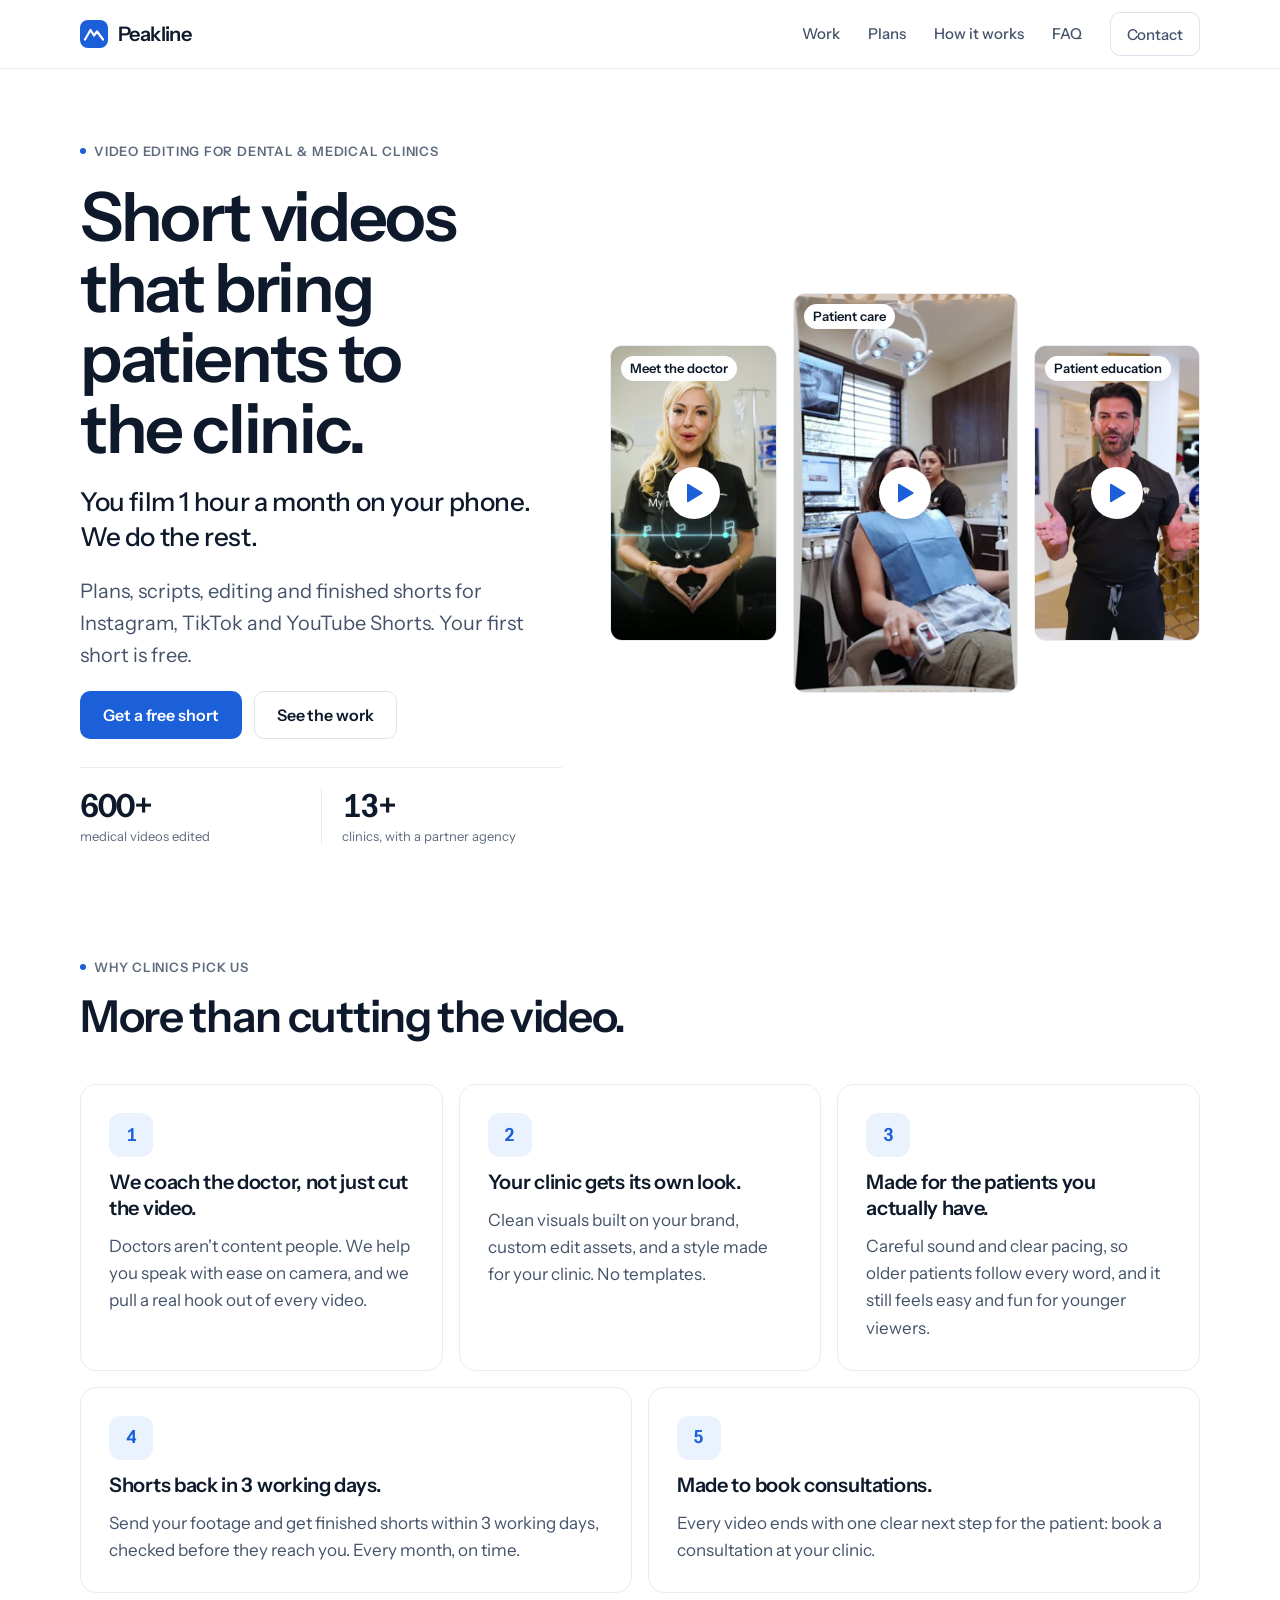
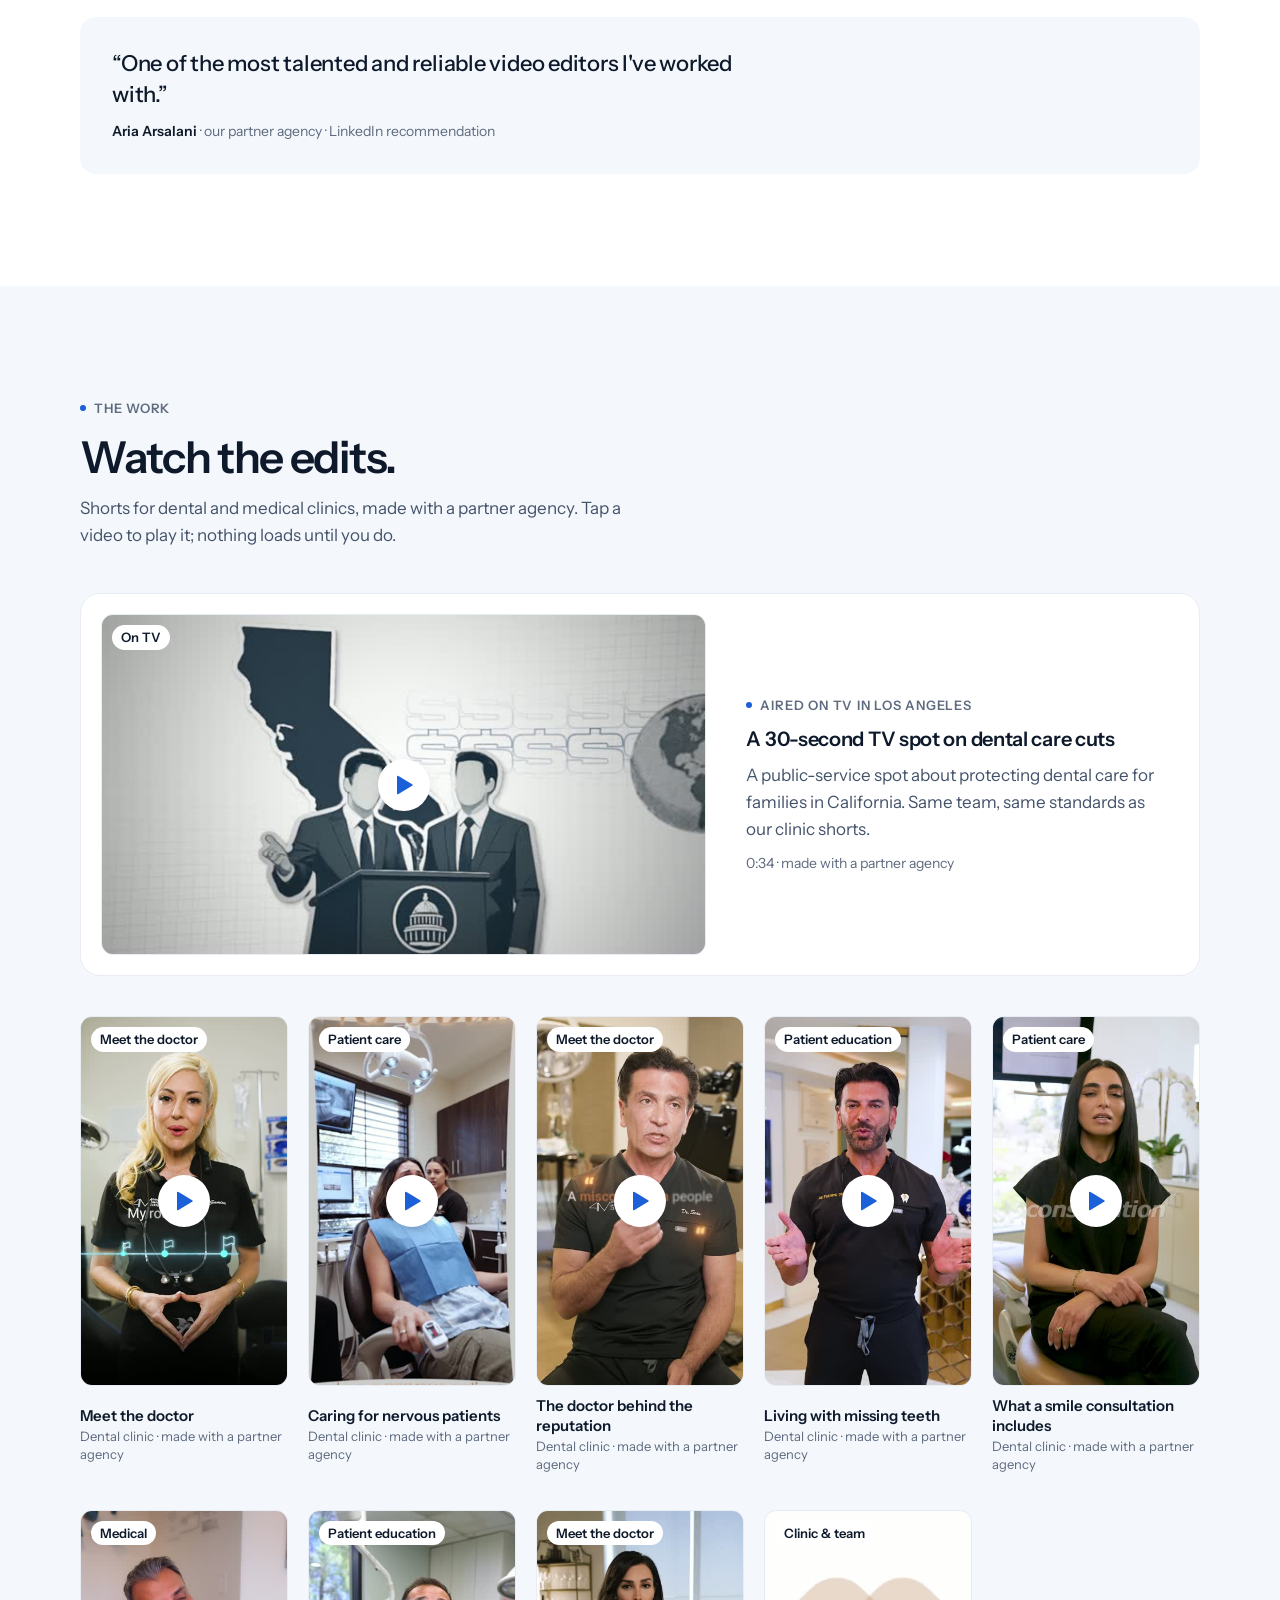
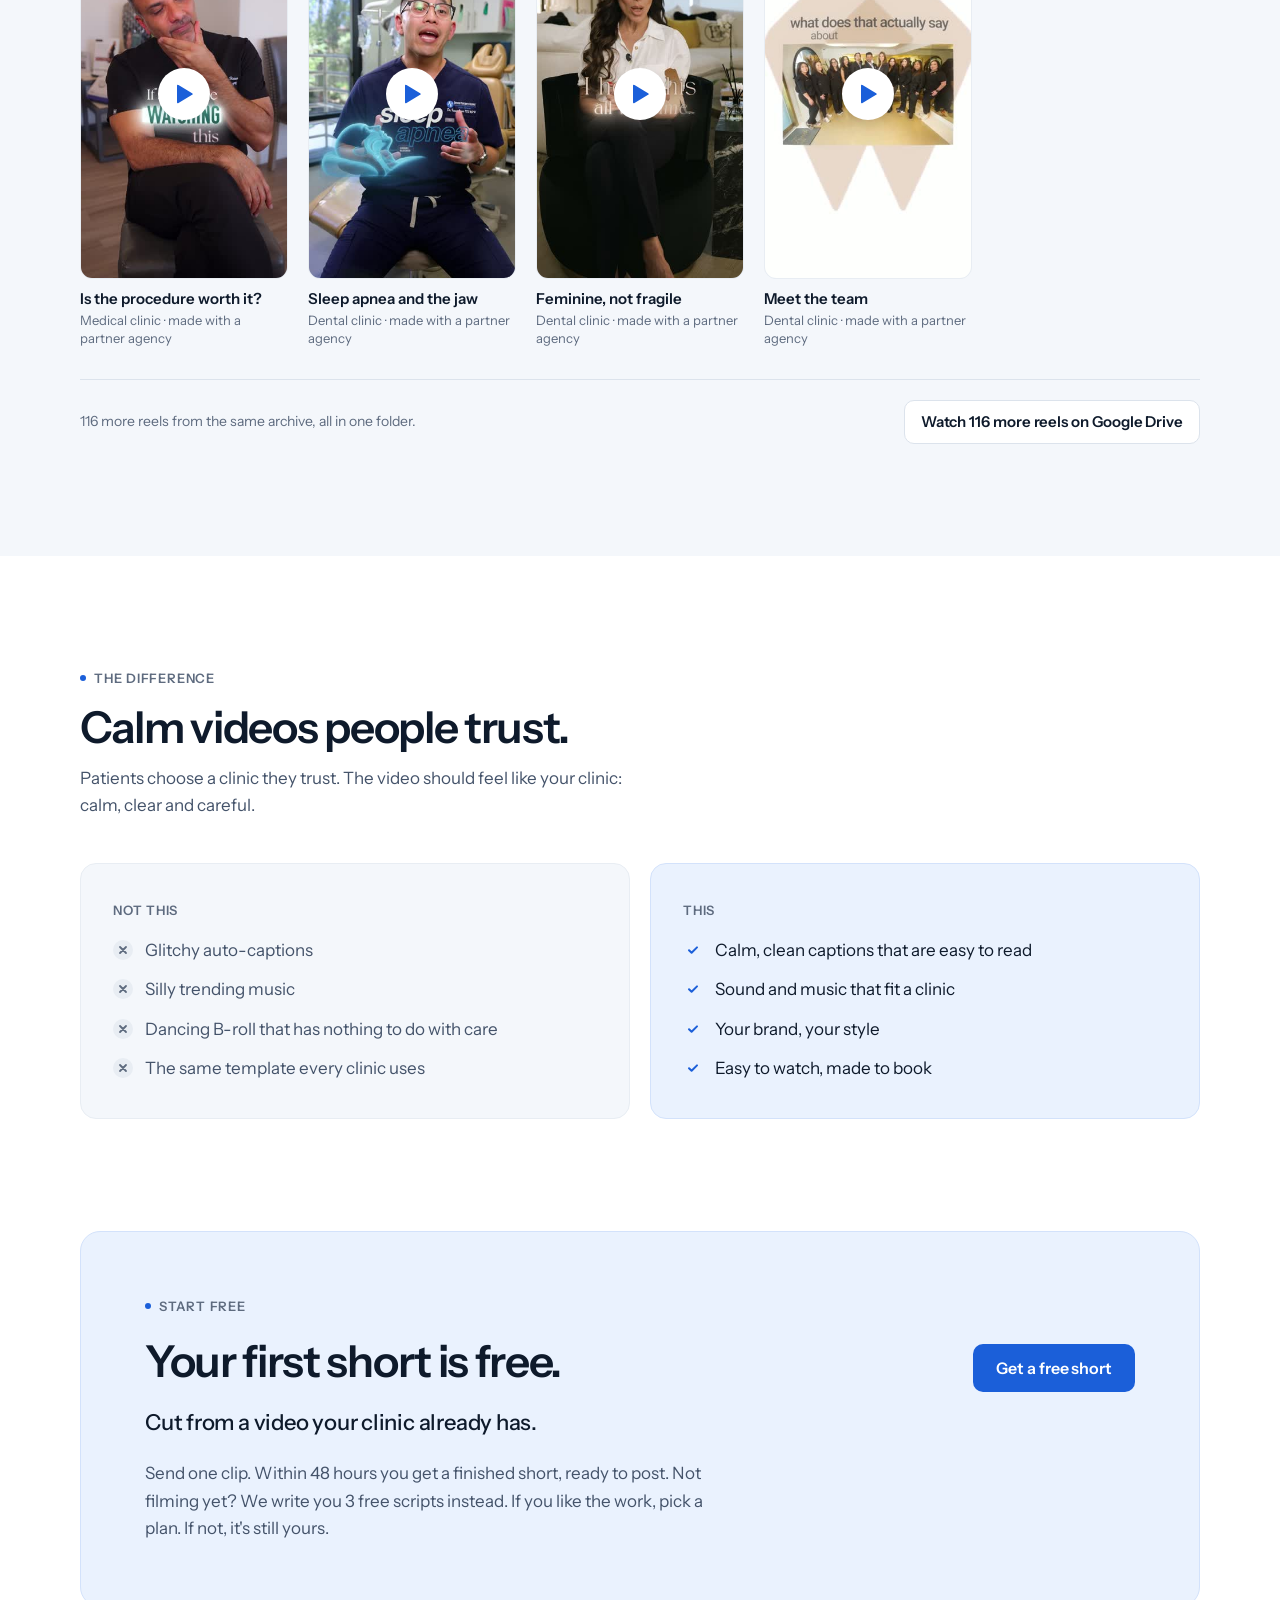
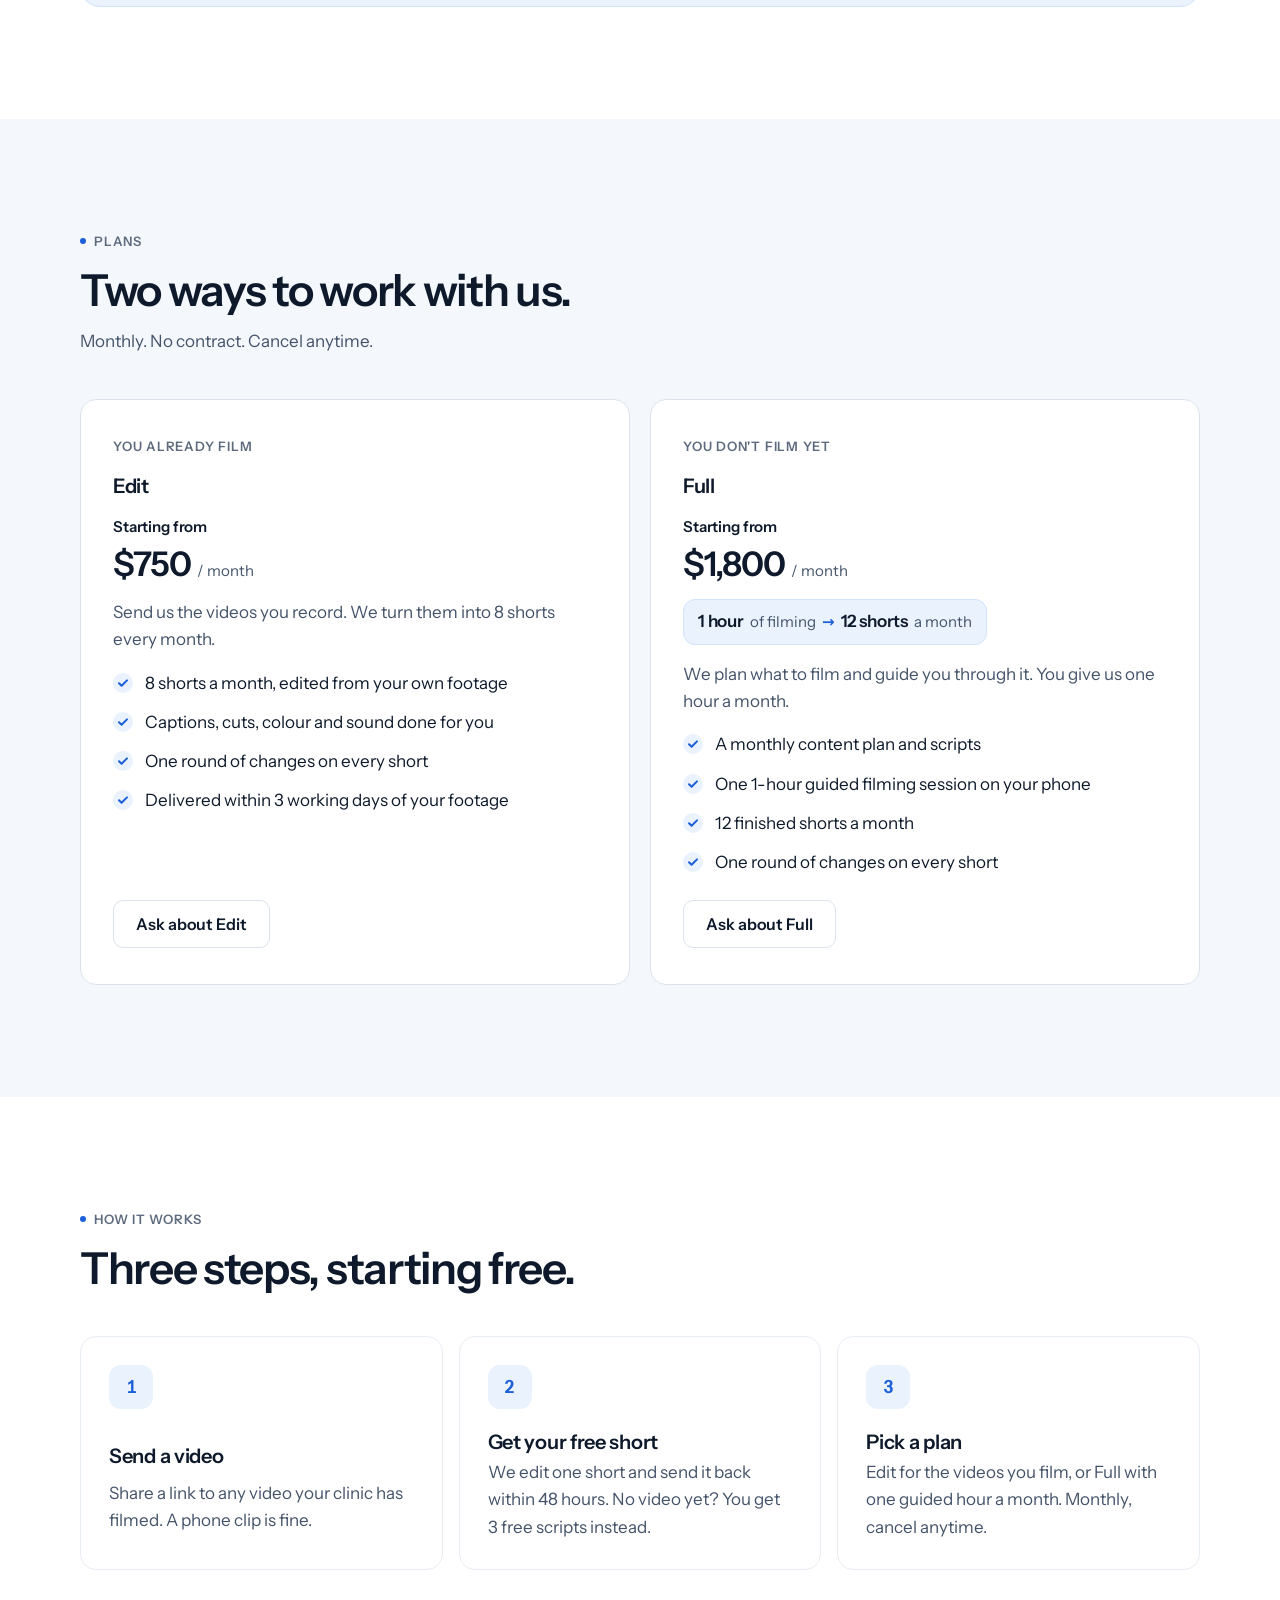
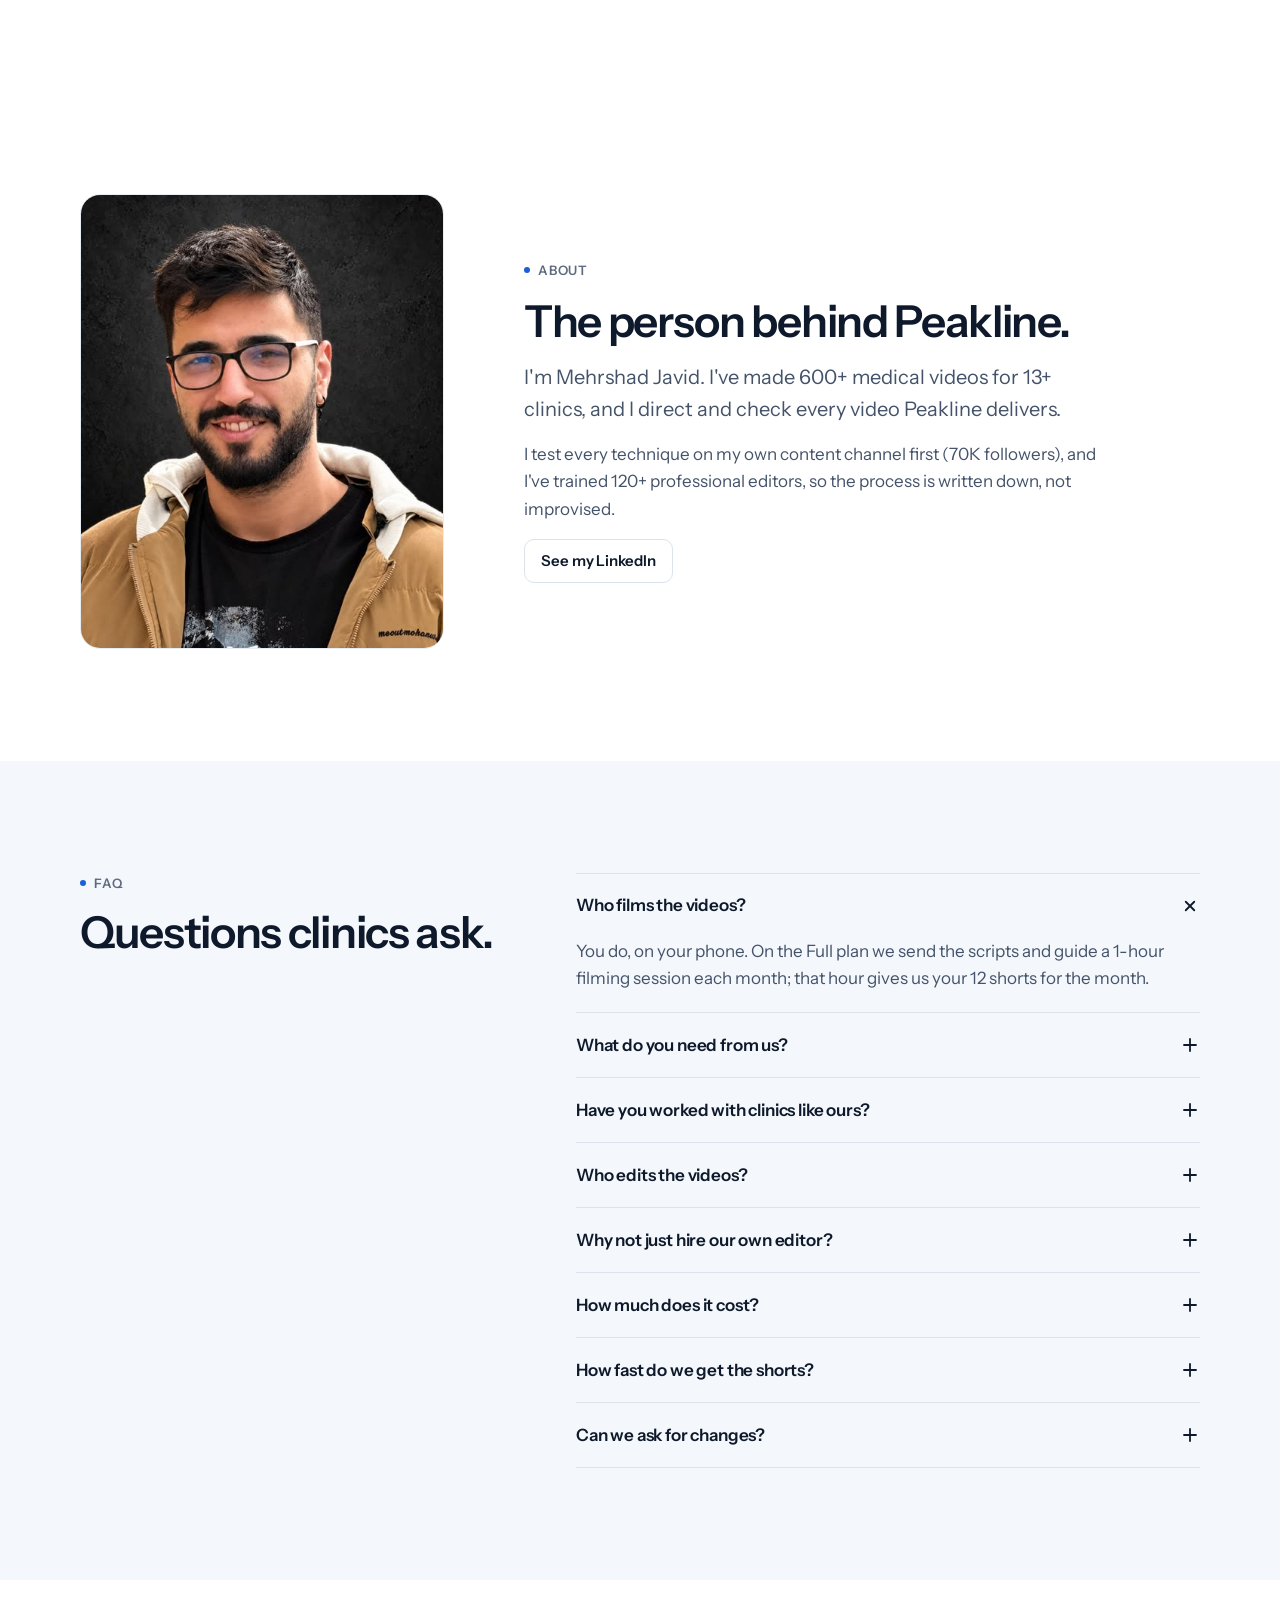
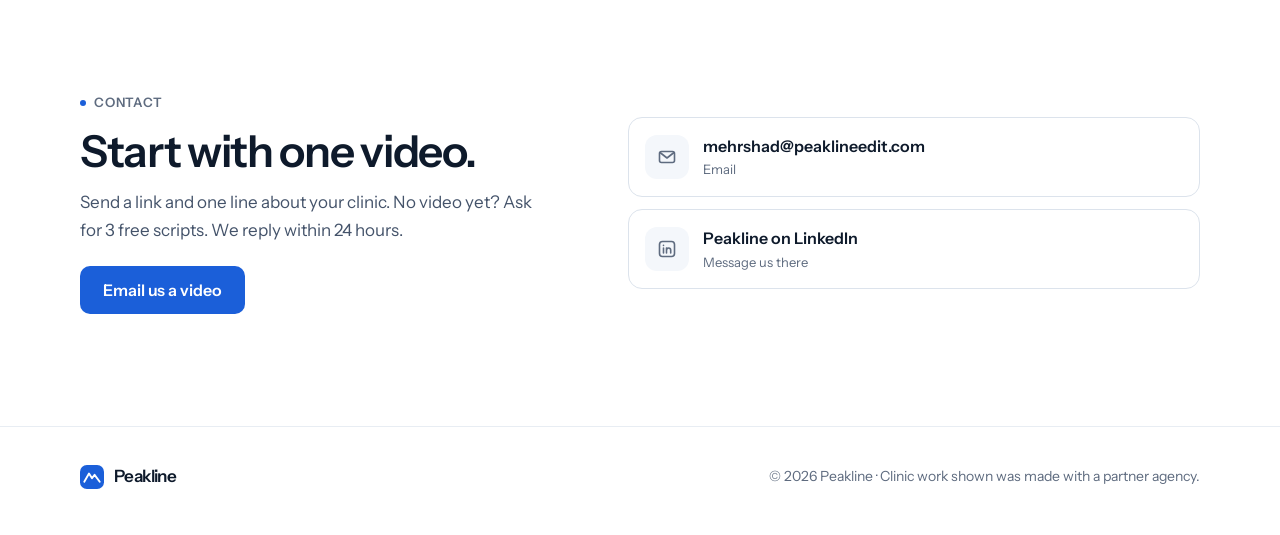
==== index.html @ 588e8d3a "Prices: bold 'Starting from' on both plans + FAQ Co-Authored-By: Claude Opus 5.5 <noreply@anthropic." ====
<!doctype html>
<html lang="en">
<head>
<meta charset="utf-8">
<meta name="viewport" content="width=device-width, initial-scale=1">
<title>Peakline · Short videos for dental &amp; medical clinics</title>
<meta name="description" content="Short videos that bring patients to the clinic. You film 1 hour a month on your phone; we plan, script and edit the shorts. 600+ medical videos edited. Your first short is free.">

<link rel="canonical" href="https://peaklineedit.com/">
<meta property="og:type" content="website">
<meta property="og:title" content="Peakline · Short videos that bring patients to the clinic">
<meta property="og:description" content="You film 1 hour a month on your phone. We do the rest. Your first short is free.">
<meta property="og:url" content="https://peaklineedit.com/">
<meta name="theme-color" content="#FFFFFF">
<link rel="icon" href="data:image/svg+xml,%3Csvg xmlns='http://www.w3.org/2000/svg' viewBox='0 0 28 28'%3E%3Crect width='28' height='28' rx='8' fill='%231B5FD9'/%3E%3Cpath d='M5 19.5 10.5 10l3.5 5.5 3-4 6 8' stroke='%23fff' stroke-width='2.2' fill='none' stroke-linecap='round' stroke-linejoin='round'/%3E%3C/svg%3E">
<style>
@font-face{font-family:'Instrument Sans';font-style:normal;font-weight:400 600;font-display:swap;src:url([data-uri]) format('woff2')}
body{margin:0;background:#FFFFFF}
a{color:#1B5FD9}a:hover{color:#154CB3}
.pk{--bg:#FFFFFF;--bg-alt:#F4F7FB;--line:#DCE3EC;--line-soft:#E8EDF3;--ink:#0E1A2B;--ink-2:#44536A;--ink-3:#5E6B7F;--blue:#1B5FD9;--blue-hover:#154CB3;--blue-tint:#EAF2FE;--poster:#E3EAF3;--poster-2:#D5DFEB;
  container-type:inline-size;background:var(--bg);color:var(--ink);font-family:'Instrument Sans',system-ui,-apple-system,'Segoe UI',sans-serif;font-size:17px;line-height:1.6;-webkit-font-smoothing:antialiased;text-rendering:optimizeLegibility}
.pk *,.pk *::before,.pk *::after{box-sizing:border-box}
.pk h1,.pk h2,.pk h3,.pk p,.pk ul,.pk ol{margin:0}
.pk-wrap{width:100%;max-width:1200px;margin-inline:auto;padding-inline:20px}
.pk-sec{padding-block:64px}
.pk-alt{background:var(--bg-alt)}
.pk-label{display:inline-flex;align-items:center;gap:8px;font-size:13px;font-weight:600;letter-spacing:.06em;text-transform:uppercase;color:var(--ink-3)}
.pk-label i{width:6px;height:6px;border-radius:50%;background:var(--blue)}
.pk-h1{font-size:clamp(2.5rem,1.7rem + 3.6cqi,4.25rem);line-height:1.04;font-weight:600;letter-spacing:-.035em;text-wrap:balance}
.pk-h2{font-size:clamp(1.875rem,1.4rem + 2cqi,2.75rem);line-height:1.1;font-weight:600;letter-spacing:-.03em;text-wrap:balance}
.pk-h3{font-size:1.25rem;line-height:1.3;font-weight:600;letter-spacing:-.015em}
.pk-sub{font-size:clamp(1.25rem,1.05rem + .9cqi,1.625rem);line-height:1.35;font-weight:500;letter-spacing:-.015em;color:var(--ink);max-width:30rem}
.pk-lead{font-size:clamp(1.0625rem,1rem + .4cqi,1.25rem);line-height:1.6;color:var(--ink-2);max-width:34rem}
.pk-p{color:var(--ink-2);max-width:36rem}
.pk-small{font-size:14px;line-height:1.5;color:var(--ink-3)}
.pk-head-block{display:grid;gap:14px;margin-bottom:32px}
/* buttons: one blue button per screen, the rest neutral */
.pk-btn{display:inline-flex;align-items:center;justify-content:center;gap:8px;min-height:48px;padding:0 22px;border-radius:10px;border:1px solid transparent;font:600 16px/1 'Instrument Sans',system-ui,sans-serif;letter-spacing:-.005em;text-decoration:none;cursor:pointer;white-space:nowrap;transition:background .15s,border-color .15s,color .15s}
.pk-btn--blue{background:var(--blue);color:#FFFFFF}
.pk-btn--blue:hover{background:var(--blue-hover);color:#FFFFFF}
.pk-btn--line{background:#FFFFFF;color:var(--ink);border-color:var(--line)}
.pk-btn--line:hover{border-color:var(--ink-3);color:var(--ink)}
.pk-btn--sm{min-height:44px;padding:0 16px;font-size:15px}
.pk a:focus-visible,.pk button:focus-visible,.pk summary:focus-visible{outline:3px solid var(--blue);outline-offset:2px}
/* header */
.pk-head{border-bottom:1px solid var(--line-soft);background:#FFFFFF}
.pk-head .pk-wrap{display:flex;align-items:center;justify-content:space-between;gap:16px;min-height:68px}
.pk-logo{display:inline-flex;align-items:center;gap:10px;min-height:44px;color:var(--ink);text-decoration:none;font-weight:600;font-size:20px;letter-spacing:-.03em}
.pk-logo:hover{color:var(--ink)}
.pk-nav{display:none;align-items:center;gap:28px}
.pk-nav a{color:var(--ink-2);text-decoration:none;font-size:15px;font-weight:500}
.pk-nav a:hover{color:var(--ink)}
/* hero */
.pk-hero{padding-block:40px 64px}
.pk-hero-grid{display:grid;gap:40px}
.pk-hero-text{display:grid;gap:20px;align-content:start}
.pk-ctas{display:flex;flex-wrap:wrap;gap:12px}
.pk-stats{display:grid;grid-template-columns:repeat(3,minmax(0,1fr));gap:0;margin-top:8px;padding-top:20px;border-top:1px solid var(--line-soft)}
.pk-stat{display:grid;gap:2px;padding-inline:12px;border-inline-start:1px solid var(--line-soft)}
.pk-stat:first-child{padding-inline-start:0;border-inline-start:0}
.pk-stat b{font-size:clamp(1.5rem,1.2rem + 1.2cqi,2rem);line-height:1.15;font-weight:600;letter-spacing:-.03em;font-variant-numeric:tabular-nums}
.pk-stat span{font-size:13px;line-height:1.4;color:var(--ink-3)}
.pk-hero-reel{display:grid;grid-template-columns:repeat(3,minmax(0,1fr));gap:10px;align-items:start}
.pk-hero-reel>:nth-child(2){margin-top:-16px}
/* poster cards (9:16, poster first, video loads only on tap) */
.pk-poster{position:relative;display:block;width:100%;aspect-ratio:9/16;border-radius:12px;background:var(--poster);overflow:hidden;border:1px solid var(--line-soft)}
.pk-poster .pk-tag{position:absolute;inset-block-start:10px;inset-inline-start:10px;padding:4px 9px;border-radius:999px;background:#FFFFFF;font-size:13px;font-weight:600;line-height:1.3;color:var(--ink)}
.pk-play{position:absolute;inset:0;margin:auto;width:52px;height:52px;border-radius:50%;background:#FFFFFF;display:grid;place-items:center;box-shadow:0 6px 20px -8px rgb(14 26 43 / .35)}
.pk-cap{position:absolute;inset-inline:12%;inset-block-end:20%;display:grid;gap:6px;justify-items:center}
.pk-cap span{display:block;height:9px;border-radius:5px;background:#FFFFFF}
.pk-cap span:first-child{width:80%}
.pk-cap span:last-child{width:52%;background:var(--blue)}
/* screening room */
.pk-chips{display:flex;gap:8px;overflow-x:auto;padding:2px 2px 6px;margin:0 -2px 24px;scrollbar-width:none}
.pk-chip{flex:none;min-height:44px;padding:0 16px;border-radius:999px;border:1px solid var(--line);background:#FFFFFF;color:var(--ink-2);font:500 15px/1 'Instrument Sans',system-ui,sans-serif;cursor:pointer}
.pk-chip:hover{border-color:var(--ink-3);color:var(--ink)}
.pk-chip.is-on{background:var(--ink);border-color:var(--ink);color:#FFFFFF}
.pk-grid{display:grid;grid-template-columns:repeat(2,minmax(0,1fr));gap:20px 12px}
.pk-card{display:grid;gap:10px;margin:0;padding:0;border:0;background:none;text-align:start;cursor:pointer;font:inherit;color:inherit}
.pk-card:hover .pk-poster{border-color:var(--line)}
.pk-card:hover .pk-play{background:var(--blue)}
.pk-card:hover .pk-play svg path{fill:#FFFFFF}
.pk-card-meta{display:grid;gap:1px}
.pk-card-meta b{font-size:15px;font-weight:600;line-height:1.35}
.pk-card-meta span{font-size:13px;line-height:1.4;color:var(--ink-3)}
.pk-more{display:flex;flex-wrap:wrap;align-items:center;justify-content:space-between;gap:12px;margin-top:32px;padding-top:20px;border-top:1px solid var(--line)}
/* raw vs edited */
.pk-ba{display:grid;gap:36px}
.pk-ba-text{display:grid;gap:18px;align-content:center}
.pk-checks{list-style:none;padding:0;display:grid;gap:12px}
.pk-checks li{display:grid;grid-template-columns:22px minmax(0,1fr);gap:10px;align-items:start;color:var(--ink)}
.pk-checks svg{margin-top:3px}
.pk-ba-pair{display:grid;grid-template-columns:repeat(2,minmax(0,1fr));gap:12px}
.pk-ba-pair figure{margin:0;display:grid;gap:10px}
.pk-ba-pair figcaption{display:flex;justify-content:space-between;gap:8px;font-size:14px;font-weight:600}
.pk-ba-pair figcaption span{font-weight:400;color:var(--ink-3)}
.pk-raw{background:var(--poster-2)}
.pk-raw .pk-cap{display:none}
/* offer */
.pk-offer{display:grid;gap:20px;padding:32px 24px;border-radius:20px;background:var(--blue-tint);border:1px solid #D3E2FB}
.pk-offer .pk-h2{max-width:20ch}
.pk-offer-sub{font-size:clamp(1.125rem,1rem + .6cqi,1.375rem);font-weight:500;letter-spacing:-.01em;color:var(--ink)}
/* lanes */
.pk-lanes{display:grid;gap:16px}
.pk-lane{display:flex;flex-direction:column;gap:16px;padding:28px 24px;border-radius:16px;border:1px solid var(--line);background:#FFFFFF}
.pk-lane .pk-btn{align-self:flex-start;margin-top:auto}
.pk-lane .pk-checks{margin-bottom:8px}
/* steps */
.pk-steps{list-style:none;padding:0;display:grid;gap:12px;counter-reset:s}
.pk-step{display:grid;grid-template-columns:44px minmax(0,1fr);gap:16px;padding:20px;border-radius:16px;background:#FFFFFF;border:1px solid var(--line-soft)}
.pk-step-n{width:44px;height:44px;border-radius:12px;background:var(--blue-tint);color:var(--blue);display:grid;place-items:center;font-weight:600;font-size:18px;font-variant-numeric:tabular-nums}
.pk-step div{display:grid;gap:4px}
/* faq */
.pk-faq{display:grid;border-top:1px solid var(--line)}
.pk-faq details{border-bottom:1px solid var(--line)}
.pk-faq summary{list-style:none;display:flex;align-items:center;justify-content:space-between;gap:16px;min-height:64px;padding-block:16px;font-size:17px;font-weight:600;letter-spacing:-.01em;cursor:pointer}
.pk-faq summary::-webkit-details-marker{display:none}
.pk-faq summary svg{flex:none;transition:transform .2s}
.pk-faq details[open] summary svg{transform:rotate(45deg)}
.pk-faq details p{padding-bottom:20px;color:var(--ink-2);max-width:44rem}
/* contact */
.pk-contact{display:grid;gap:28px}
.pk-ways{display:grid;gap:12px}
.pk-way{display:grid;grid-template-columns:44px minmax(0,1fr);gap:14px;align-items:center;padding:16px;border-radius:14px;border:1px solid var(--line);background:#FFFFFF;color:var(--ink);text-decoration:none}
a.pk-way:hover{border-color:var(--ink-3);color:var(--ink)}
.pk-way-ic{width:44px;height:44px;border-radius:12px;background:var(--bg-alt);display:grid;place-items:center;color:var(--ink)}
.pk-way div{display:grid;gap:0;min-width:0}
.pk-way b{font-size:16px;font-weight:600;overflow-wrap:anywhere}
.pk-way span{font-size:13px;color:var(--ink-3)}
.pk-way--slot{border-style:dashed}
.pk-way--slot b{color:var(--ink-3);font-weight:500}
/* footer */
.pk-foot{border-top:1px solid var(--line-soft);padding-block:28px 36px}
.pk-foot .pk-wrap{display:grid;gap:10px}
/* tablet */
@container (min-width:640px){
  .pk-wrap{padding-inline:32px}
  .pk-nav{display:flex}
  .pk-head-cta-phone{display:none}
  .pk-grid{grid-template-columns:repeat(3,minmax(0,1fr));gap:28px 16px}
  .pk-offer{padding:48px}
  .pk-lanes{grid-template-columns:repeat(2,minmax(0,1fr));gap:20px}
  .pk-lane{padding:36px 32px}
  .pk-steps{grid-template-columns:repeat(3,minmax(0,1fr));gap:16px}
  .pk-step{grid-template-columns:minmax(0,1fr);gap:20px;padding:28px}
  .pk-ways{grid-template-columns:repeat(3,minmax(0,1fr))}
  .pk-stat{padding-inline:20px}
}
@container (max-width:639.98px){.pk-head-cta-desk{display:none}
  /* phone: the work is one swipe row (2 cards + a peek of the 3rd), so the section stays short */
  .pk-grid{display:flex;gap:12px;overflow-x:auto;scroll-snap-type:x mandatory;margin-inline:-20px;padding-inline:20px;scroll-padding-inline:20px;scrollbar-width:none}
  .pk-grid .pk-card{flex:0 0 42%;scroll-snap-align:start}
}
/* desktop */
@container (min-width:1024px){
  .pk-wrap{padding-inline:40px}
  .pk-sec{padding-block:112px}
  .pk-hero{padding-block:72px 112px}
  .pk-hero-grid{grid-template-columns:minmax(0,.9fr) minmax(0,1.1fr);gap:48px;align-items:center}
  .pk-hero-reel{grid-template-columns:minmax(0,1fr) minmax(0,1.35fr) minmax(0,1fr);gap:16px;align-items:center}
  .pk-hero-reel>:nth-child(2){margin-top:0}
  .pk-head-block{margin-bottom:44px}
  .pk-grid{grid-template-columns:repeat(5,minmax(0,1fr));gap:36px 20px}
  .pk-ba{grid-template-columns:minmax(0,1fr) minmax(0,1fr);gap:80px;align-items:center}
  .pk-ba-pair{gap:20px}
  .pk-offer{grid-template-columns:minmax(0,1.3fr) auto;align-items:end;column-gap:48px;padding:64px}
  .pk-offer .pk-btn{grid-column:2;grid-row:1 / span 3;align-self:center}
  .pk-faq-wrap{display:grid;grid-template-columns:minmax(0,.8fr) minmax(0,1.2fr);gap:80px;align-items:start}
  .pk-contact{grid-template-columns:minmax(0,.9fr) minmax(0,1.1fr);gap:80px;align-items:center}
  .pk-ways{grid-template-columns:minmax(0,1fr)}
  .pk-foot .pk-wrap{grid-template-columns:minmax(0,1fr) auto;align-items:center}
}
@media (prefers-reduced-motion:reduce){.pk *{transition:none !important}}
/* build additions: real posters + tap-to-play video */
html{scroll-behavior:smooth}
.pk-poster img,.pk-poster video{position:absolute;inset:0;width:100%;height:100%;object-fit:cover;display:block}
.pk-poster video{background:#0E1A2B}
.pk-poster.is-playing .pk-tag,.pk-poster.is-playing .pk-play,.pk-poster.is-playing .pk-cap{display:none}
.pk-poster.has-img .pk-cap{display:none}
.pk-poster .pk-tag,.pk-poster .pk-play{z-index:1}
.pk-card[hidden]{display:none}
.pk-card:disabled{cursor:default}
.pk-card:disabled .pk-play{display:none}
.pk-skip{position:absolute;left:-9999px}
.pk-skip:focus{left:16px;top:12px;z-index:9;background:#fff;padding:8px 12px;border-radius:8px}
@media (prefers-reduced-motion:reduce){html{scroll-behavior:auto}}
/* selling points + contrast (2026-10-31, same tokens as design v1) */
.pk-why{display:grid;gap:12px}
.pk-why-card{display:grid;gap:12px;align-content:start;padding:24px;border-radius:16px;border:1px solid var(--line-soft);background:#FFFFFF}
.pk-quote{margin:24px 0 0;padding:24px;border-radius:16px;background:var(--bg-alt);display:grid;gap:10px}
.pk-quote blockquote{margin:0;font-size:clamp(1.125rem,1rem + .6cqi,1.375rem);line-height:1.4;font-weight:500;letter-spacing:-.01em;color:var(--ink);max-width:40rem}
.pk-quote figcaption{font-size:14px;line-height:1.5;color:var(--ink-3)}
.pk-quote figcaption b{color:var(--ink);font-weight:600}
.pk-vs{display:grid;gap:12px}
.pk-vs-col{display:grid;gap:16px;align-content:start;padding:28px 24px;border-radius:16px}
.pk-vs-not{background:var(--bg-alt);border:1px solid var(--line-soft)}
.pk-vs-not .pk-x li{color:var(--ink-2)}
.pk-vs-yes{background:var(--blue-tint);border:1px solid #D3E2FB}
.pk-x{list-style:none;padding:0;display:grid;gap:12px}
.pk-x li{display:grid;grid-template-columns:22px minmax(0,1fr);gap:10px;align-items:start}
.pk-x svg{margin-top:3px}
@container (min-width:640px){
  .pk-why{grid-template-columns:repeat(2,minmax(0,1fr));gap:16px}
  .pk-why-card{padding:28px}
  .pk-quote{padding:32px}
  .pk-vs{grid-template-columns:repeat(2,minmax(0,1fr));gap:20px}
  .pk-vs-col{padding:36px 32px}
}
@container (min-width:640px) and (max-width:1023.98px){
  .pk-why-card:last-child{grid-column:1 / -1}
}
@container (min-width:1024px){
  .pk-why{grid-template-columns:repeat(6,minmax(0,1fr))}
  .pk-why-card{grid-column:span 2}
  .pk-why-card:nth-child(n+4){grid-column:span 3}
}
/* TV feature card */
.pk-feature{display:grid;gap:20px;margin-bottom:40px;padding:16px;border-radius:20px;background:#FFFFFF;border:1px solid var(--line-soft)}
.pk-poster--wide{aspect-ratio:16/9}
.pk-feature-text{display:grid;gap:10px;align-content:center;padding:0 8px 8px}
@container (min-width:1024px){
  .pk-feature{grid-template-columns:minmax(0,1.4fr) minmax(0,1fr);gap:40px;padding:20px}
  .pk-feature-text{padding:0 20px 0 0}
}
/* quiet "see more work" row */
.pk-morework{margin-top:28px}
.pk-morework summary{display:inline-flex;align-items:center;min-height:44px;padding:0 4px;color:var(--ink-2);font-weight:500;font-size:15px;cursor:pointer;text-decoration:underline;text-underline-offset:4px;text-decoration-color:var(--line)}
.pk-morework summary:hover{color:var(--ink)}
.pk-morework[open] summary{margin-bottom:20px}
@container (min-width:1024px){.pk-grid--n4{grid-template-columns:repeat(4,minmax(0,1fr))}}
/* bigger hero videos (Mehrshad 2026-10-31: "so small") */
@container (max-width:639.98px){
  .pk-hero-reel{display:flex;gap:12px;overflow-x:auto;scroll-snap-type:x mandatory;margin-inline:-20px;padding-inline:20px;scroll-padding-inline:20px;scrollbar-width:none}
  .pk-hero-reel>.pk-card{flex:0 0 62%;scroll-snap-align:start}
  .pk-hero-reel>:nth-child(2){margin-top:0}
}
/* about */
.pk-about{display:grid;gap:28px;align-items:center}
.pk-about-photo{margin:0;width:100%;max-width:320px;aspect-ratio:4/5;border-radius:20px;overflow:hidden;background:var(--poster);border:1px solid var(--line-soft)}
.pk-about-photo img{width:100%;height:100%;object-fit:cover;display:block}
.pk-about-text{display:grid;gap:16px;align-content:center;justify-items:start}
@container (min-width:1024px){
  .pk-about{grid-template-columns:minmax(0,.7fr) minmax(0,1.3fr);gap:80px}
  .pk-about-photo{max-width:none}
}
/* 1 hour -> 8-12 shorts equation */
.pk-equation{display:inline-flex;flex-wrap:wrap;align-items:baseline;gap:6px;align-self:flex-start;padding:10px 14px;border-radius:12px;background:var(--blue-tint);border:1px solid #D3E2FB;color:var(--ink-2);font-size:15px;line-height:1.4}
.pk-equation b{color:var(--ink);font-weight:600;font-size:17px;letter-spacing:-.01em}
.pk-equation span[aria-hidden]{color:var(--blue);font-weight:600}
.pk-sr{position:absolute;width:1px;height:1px;overflow:hidden;clip:rect(0 0 0 0);white-space:nowrap}
.pk-price{display:flex;flex-wrap:wrap;align-items:baseline;gap:6px;margin:-6px 0 0;color:var(--ink-2);font-size:15px}
.pk-price b{color:var(--ink);font-size:34px;font-weight:600;letter-spacing:-.03em;line-height:1}
.pk-from{flex-basis:100%;color:var(--ink);font-size:15px;font-weight:700;letter-spacing:-.01em;margin-bottom:2px}

</style>
</head>
<body>
<div class="pk" dir="ltr" lang="en">
<a class="pk-skip" href="#main">Skip to content</a>

<header class="pk-head">
<div class="pk-wrap">
<a class="pk-logo" href="#top" aria-label="Peakline home">
<svg width="28" height="28" viewBox="0 0 28 28" fill="none" aria-hidden="true"><rect width="28" height="28" rx="8" fill="#1B5FD9"></rect><path d="M5 19.5 10.5 10l3.5 5.5 3-4 6 8" stroke="#FFFFFF" stroke-width="2.2" stroke-linecap="round" stroke-linejoin="round"></path></svg>
<span>Peakline</span>
</a>
<nav class="pk-nav" aria-label="Main">
<a href="#work">Work</a>
<a href="#plans">Plans</a>
<a href="#how">How it works</a>
<a href="#faq">FAQ</a>
<a class="pk-btn pk-btn--line pk-btn--sm pk-head-cta-desk" href="#contact">Contact</a>
</nav>
<a class="pk-btn pk-btn--line pk-btn--sm pk-head-cta-phone" href="#contact">Contact</a>
</div>
</header>

<main id="main">
<section class="pk-hero" id="top">
<div class="pk-wrap pk-hero-grid">
<div class="pk-hero-text">
<span class="pk-label"><i></i>Video editing for dental &amp; medical clinics</span>
<h1 class="pk-h1">Short videos that bring patients to the clinic.</h1>
<p class="pk-sub">You film 1 hour a month on your phone. We do the rest.</p>
<p class="pk-lead">Plans, scripts, editing and finished shorts for Instagram, TikTok and YouTube Shorts. Your first short is free.</p>
<div class="pk-ctas">
<a class="pk-btn pk-btn--blue" href="#contact">Get a free short</a>
<a class="pk-btn pk-btn--line" href="#work">See the work</a>
</div>
<div class="pk-stats" style="grid-template-columns:repeat(2,minmax(0,1fr))">
<div class="pk-stat"><b>600+</b><span>medical videos edited</span></div>
<div class="pk-stat"><b>13+</b><span>clinics, with a partner agency</span></div>
</div>
</div>
<div class="pk-hero-reel" aria-label="Three example shorts">
<button type="button" class="pk-card" data-cat="doctors" aria-label="Play: Meet the doctor" data-src="media/doctor-intro.mp4"><span class="pk-poster has-img"><img src="[data-uri]" alt="" loading="lazy" decoding="async"><span class="pk-tag">Meet the doctor</span><span class="pk-play" aria-hidden="true"><svg width="18" height="20" viewBox="0 0 18 20"><path d="M2 1.8v16.4a1 1 0 0 0 1.5.86l13.6-8.2a1 1 0 0 0 0-1.72L3.5.94A1 1 0 0 0 2 1.8Z" fill="#1B5FD9"></path></svg></span><span class="pk-cap" aria-hidden="true"><span></span><span></span></span></span></button>
<button type="button" class="pk-card" data-cat="care" aria-label="Play: Caring for nervous patients" data-src="media/nervous-patients.mp4"><span class="pk-poster has-img"><img src="[data-uri]" alt="" loading="lazy" decoding="async"><span class="pk-tag">Patient care</span><span class="pk-play" aria-hidden="true"><svg width="18" height="20" viewBox="0 0 18 20"><path d="M2 1.8v16.4a1 1 0 0 0 1.5.86l13.6-8.2a1 1 0 0 0 0-1.72L3.5.94A1 1 0 0 0 2 1.8Z" fill="#1B5FD9"></path></svg></span><span class="pk-cap" aria-hidden="true"><span></span><span></span></span></span></button>
<button type="button" class="pk-card" data-cat="education" aria-label="Play: Living with missing teeth" data-src="media/missing-teeth.mp4"><span class="pk-poster has-img"><img src="[data-uri]" alt="" loading="lazy" decoding="async"><span class="pk-tag">Patient education</span><span class="pk-play" aria-hidden="true"><svg width="18" height="20" viewBox="0 0 18 20"><path d="M2 1.8v16.4a1 1 0 0 0 1.5.86l13.6-8.2a1 1 0 0 0 0-1.72L3.5.94A1 1 0 0 0 2 1.8Z" fill="#1B5FD9"></path></svg></span><span class="pk-cap" aria-hidden="true"><span></span><span></span></span></span></button>
</div>
</div>
</section>

<section class="pk-sec" id="why" style="padding-top:0">
<div class="pk-wrap">
<div class="pk-head-block">
<span class="pk-label"><i></i>Why clinics pick us</span>
<h2 class="pk-h2">More than cutting the video.</h2>
</div>
<div class="pk-why">
<div class="pk-why-card"><span class="pk-step-n">1</span><h3 class="pk-h3">We coach the doctor, not just cut the video.</h3><p class="pk-p">Doctors aren't content people. We help you speak with ease on camera, and we pull a real hook out of every video.</p></div>
<div class="pk-why-card"><span class="pk-step-n">2</span><h3 class="pk-h3">Your clinic gets its own look.</h3><p class="pk-p">Clean visuals built on your brand, custom edit assets, and a style made for your clinic. No templates.</p></div>
<div class="pk-why-card"><span class="pk-step-n">3</span><h3 class="pk-h3">Made for the patients you actually have.</h3><p class="pk-p">Careful sound and clear pacing, so older patients follow every word, and it still feels easy and fun for younger viewers.</p></div>
<div class="pk-why-card"><span class="pk-step-n">4</span><h3 class="pk-h3">Shorts back in 3 working days.</h3><p class="pk-p">Send your footage and get finished shorts within 3 working days, checked before they reach you. Every month, on time.</p></div>
<div class="pk-why-card"><span class="pk-step-n">5</span><h3 class="pk-h3">Made to book consultations.</h3><p class="pk-p">Every video ends with one clear next step for the patient: book a consultation at your clinic.</p></div>
</div>
<figure class="pk-quote">
<blockquote>&ldquo;One of the most talented and reliable video editors I've worked with.&rdquo;</blockquote>
<figcaption><b>Aria Arsalani</b> · our partner agency · LinkedIn recommendation</figcaption>
</figure>
</div>
</section>

<section class="pk-sec pk-alt" id="work">
<div class="pk-wrap">
<div class="pk-head-block">
<span class="pk-label"><i></i>The work</span>
<h2 class="pk-h2">Watch the edits.</h2>
<p class="pk-p">Shorts for dental and medical clinics, made with a partner agency. Tap a video to play it; nothing loads until you do.</p>
</div>
<div class="pk-feature"><button type="button" class="pk-card pk-feature-play" data-cat="feature" aria-label="Play: A 30-second TV spot on dental care cuts" data-src="media/tv-spot.mp4"><span class="pk-poster pk-poster--wide has-img"><img src="[data-uri]" alt="" loading="lazy" decoding="async"><span class="pk-tag">On TV</span><span class="pk-play" aria-hidden="true"><svg width="18" height="20" viewBox="0 0 18 20"><path d="M2 1.8v16.4a1 1 0 0 0 1.5.86l13.6-8.2a1 1 0 0 0 0-1.72L3.5.94A1 1 0 0 0 2 1.8Z" fill="#1B5FD9"></path></svg></span><span class="pk-cap" aria-hidden="true"><span></span><span></span></span></span></button><div class="pk-feature-text"><span class="pk-label"><i></i>Aired on TV in Los Angeles</span><h3 class="pk-h3">A 30-second TV spot on dental care cuts</h3><p class="pk-p">A public-service spot about protecting dental care for families in California. Same team, same standards as our clinic shorts.</p><p class="pk-small">0:34 · made with a partner agency</p></div></div>

<div class="pk-grid pk-grid--n9">
<button type="button" class="pk-card" data-cat="doctors" aria-label="Play: Meet the doctor" data-src="media/doctor-intro.mp4"><span class="pk-poster has-img"><img src="[data-uri]" alt="" loading="lazy" decoding="async"><span class="pk-tag">Meet the doctor</span><span class="pk-play" aria-hidden="true"><svg width="18" height="20" viewBox="0 0 18 20"><path d="M2 1.8v16.4a1 1 0 0 0 1.5.86l13.6-8.2a1 1 0 0 0 0-1.72L3.5.94A1 1 0 0 0 2 1.8Z" fill="#1B5FD9"></path></svg></span><span class="pk-cap" aria-hidden="true"><span></span><span></span></span></span><span class="pk-card-meta"><b>Meet the doctor</b><span>Dental clinic · made with a partner agency</span></span></button>
<button type="button" class="pk-card" data-cat="care" aria-label="Play: Caring for nervous patients" data-src="media/nervous-patients.mp4"><span class="pk-poster has-img"><img src="[data-uri]" alt="" loading="lazy" decoding="async"><span class="pk-tag">Patient care</span><span class="pk-play" aria-hidden="true"><svg width="18" height="20" viewBox="0 0 18 20"><path d="M2 1.8v16.4a1 1 0 0 0 1.5.86l13.6-8.2a1 1 0 0 0 0-1.72L3.5.94A1 1 0 0 0 2 1.8Z" fill="#1B5FD9"></path></svg></span><span class="pk-cap" aria-hidden="true"><span></span><span></span></span></span><span class="pk-card-meta"><b>Caring for nervous patients</b><span>Dental clinic · made with a partner agency</span></span></button>
<button type="button" class="pk-card" data-cat="doctors" aria-label="Play: The doctor behind the reputation" data-src="media/doctor-reputation.mp4"><span class="pk-poster has-img"><img src="[data-uri]" alt="" loading="lazy" decoding="async"><span class="pk-tag">Meet the doctor</span><span class="pk-play" aria-hidden="true"><svg width="18" height="20" viewBox="0 0 18 20"><path d="M2 1.8v16.4a1 1 0 0 0 1.5.86l13.6-8.2a1 1 0 0 0 0-1.72L3.5.94A1 1 0 0 0 2 1.8Z" fill="#1B5FD9"></path></svg></span><span class="pk-cap" aria-hidden="true"><span></span><span></span></span></span><span class="pk-card-meta"><b>The doctor behind the reputation</b><span>Dental clinic · made with a partner agency</span></span></button>
<button type="button" class="pk-card" data-cat="education" aria-label="Play: Living with missing teeth" data-src="media/missing-teeth.mp4"><span class="pk-poster has-img"><img src="[data-uri]" alt="" loading="lazy" decoding="async"><span class="pk-tag">Patient education</span><span class="pk-play" aria-hidden="true"><svg width="18" height="20" viewBox="0 0 18 20"><path d="M2 1.8v16.4a1 1 0 0 0 1.5.86l13.6-8.2a1 1 0 0 0 0-1.72L3.5.94A1 1 0 0 0 2 1.8Z" fill="#1B5FD9"></path></svg></span><span class="pk-cap" aria-hidden="true"><span></span><span></span></span></span><span class="pk-card-meta"><b>Living with missing teeth</b><span>Dental clinic · made with a partner agency</span></span></button>
<button type="button" class="pk-card" data-cat="care" aria-label="Play: What a smile consultation includes" data-src="media/smile-consultation.mp4"><span class="pk-poster has-img"><img src="[data-uri]" alt="" loading="lazy" decoding="async"><span class="pk-tag">Patient care</span><span class="pk-play" aria-hidden="true"><svg width="18" height="20" viewBox="0 0 18 20"><path d="M2 1.8v16.4a1 1 0 0 0 1.5.86l13.6-8.2a1 1 0 0 0 0-1.72L3.5.94A1 1 0 0 0 2 1.8Z" fill="#1B5FD9"></path></svg></span><span class="pk-cap" aria-hidden="true"><span></span><span></span></span></span><span class="pk-card-meta"><b>What a smile consultation includes</b><span>Dental clinic · made with a partner agency</span></span></button>
<button type="button" class="pk-card" data-cat="medical" aria-label="Play: Is the procedure worth it?" data-src="media/cosmetic-surgery-worth-it.mp4"><span class="pk-poster has-img"><img src="[data-uri]" alt="" loading="lazy" decoding="async"><span class="pk-tag">Medical</span><span class="pk-play" aria-hidden="true"><svg width="18" height="20" viewBox="0 0 18 20"><path d="M2 1.8v16.4a1 1 0 0 0 1.5.86l13.6-8.2a1 1 0 0 0 0-1.72L3.5.94A1 1 0 0 0 2 1.8Z" fill="#1B5FD9"></path></svg></span><span class="pk-cap" aria-hidden="true"><span></span><span></span></span></span><span class="pk-card-meta"><b>Is the procedure worth it?</b><span>Medical clinic · made with a partner agency</span></span></button>
<button type="button" class="pk-card" data-cat="education" aria-label="Play: Sleep apnea and the jaw" data-src="media/sleep-apnea.mp4"><span class="pk-poster has-img"><img src="[data-uri]" alt="" loading="lazy" decoding="async"><span class="pk-tag">Patient education</span><span class="pk-play" aria-hidden="true"><svg width="18" height="20" viewBox="0 0 18 20"><path d="M2 1.8v16.4a1 1 0 0 0 1.5.86l13.6-8.2a1 1 0 0 0 0-1.72L3.5.94A1 1 0 0 0 2 1.8Z" fill="#1B5FD9"></path></svg></span><span class="pk-cap" aria-hidden="true"><span></span><span></span></span></span><span class="pk-card-meta"><b>Sleep apnea and the jaw</b><span>Dental clinic · made with a partner agency</span></span></button>
<button type="button" class="pk-card" data-cat="doctors" aria-label="Play: Feminine, not fragile" data-src="media/feminine-not-fragile.mp4"><span class="pk-poster has-img"><img src="[data-uri]" alt="" loading="lazy" decoding="async"><span class="pk-tag">Meet the doctor</span><span class="pk-play" aria-hidden="true"><svg width="18" height="20" viewBox="0 0 18 20"><path d="M2 1.8v16.4a1 1 0 0 0 1.5.86l13.6-8.2a1 1 0 0 0 0-1.72L3.5.94A1 1 0 0 0 2 1.8Z" fill="#1B5FD9"></path></svg></span><span class="pk-cap" aria-hidden="true"><span></span><span></span></span></span><span class="pk-card-meta"><b>Feminine, not fragile</b><span>Dental clinic · made with a partner agency</span></span></button>
<button type="button" class="pk-card" data-cat="team" aria-label="Play: Meet the team" data-src="media/meet-the-team.mp4"><span class="pk-poster has-img"><img src="[data-uri]" alt="" loading="lazy" decoding="async"><span class="pk-tag">Clinic &amp; team</span><span class="pk-play" aria-hidden="true"><svg width="18" height="20" viewBox="0 0 18 20"><path d="M2 1.8v16.4a1 1 0 0 0 1.5.86l13.6-8.2a1 1 0 0 0 0-1.72L3.5.94A1 1 0 0 0 2 1.8Z" fill="#1B5FD9"></path></svg></span><span class="pk-cap" aria-hidden="true"><span></span><span></span></span></span><span class="pk-card-meta"><b>Meet the team</b><span>Dental clinic · made with a partner agency</span></span></button>
</div>

<div class="pk-more">
<p class="pk-small">116 more reels from the same archive, all in one folder.</p><a class="pk-btn pk-btn--line pk-btn--sm" href="https://drive.google.com/drive/folders/1jwsCGj2e2teQw53ZDwMcZGGOpbRGDFbq" target="_blank" rel="noopener">Watch 116 more reels on Google Drive</a>
</div>
</div>
</section>

<section class="pk-sec" id="difference">
<div class="pk-wrap">
<div class="pk-head-block">
<span class="pk-label"><i></i>The difference</span>
<h2 class="pk-h2">Calm videos people trust.</h2>
<p class="pk-p">Patients choose a clinic they trust. The video should feel like your clinic: calm, clear and careful.</p>
</div>
<div class="pk-vs">
<div class="pk-vs-col pk-vs-not">
<span class="pk-label">Not this</span>
<ul class="pk-x">
<li><svg width="20" height="20" viewBox="0 0 20 20" fill="none" aria-hidden="true"><circle cx="10" cy="10" r="10" fill="#E8EDF3"></circle><path d="m7 7 6 6M13 7l-6 6" stroke="#5E6B7F" stroke-width="1.8" stroke-linecap="round"></path></svg><span>Glitchy auto-captions</span></li>
<li><svg width="20" height="20" viewBox="0 0 20 20" fill="none" aria-hidden="true"><circle cx="10" cy="10" r="10" fill="#E8EDF3"></circle><path d="m7 7 6 6M13 7l-6 6" stroke="#5E6B7F" stroke-width="1.8" stroke-linecap="round"></path></svg><span>Silly trending music</span></li>
<li><svg width="20" height="20" viewBox="0 0 20 20" fill="none" aria-hidden="true"><circle cx="10" cy="10" r="10" fill="#E8EDF3"></circle><path d="m7 7 6 6M13 7l-6 6" stroke="#5E6B7F" stroke-width="1.8" stroke-linecap="round"></path></svg><span>Dancing B-roll that has nothing to do with care</span></li>
<li><svg width="20" height="20" viewBox="0 0 20 20" fill="none" aria-hidden="true"><circle cx="10" cy="10" r="10" fill="#E8EDF3"></circle><path d="m7 7 6 6M13 7l-6 6" stroke="#5E6B7F" stroke-width="1.8" stroke-linecap="round"></path></svg><span>The same template every clinic uses</span></li>
</ul>
</div>
<div class="pk-vs-col pk-vs-yes">
<span class="pk-label">This</span>
<ul class="pk-checks">
<li><svg width="20" height="20" viewBox="0 0 20 20" fill="none" aria-hidden="true"><circle cx="10" cy="10" r="10" fill="#EAF2FE"></circle><path d="m6 10.2 2.6 2.6L14 7.4" stroke="#1B5FD9" stroke-width="2" stroke-linecap="round" stroke-linejoin="round"></path></svg><span>Calm, clean captions that are easy to read</span></li>
<li><svg width="20" height="20" viewBox="0 0 20 20" fill="none" aria-hidden="true"><circle cx="10" cy="10" r="10" fill="#EAF2FE"></circle><path d="m6 10.2 2.6 2.6L14 7.4" stroke="#1B5FD9" stroke-width="2" stroke-linecap="round" stroke-linejoin="round"></path></svg><span>Sound and music that fit a clinic</span></li>
<li><svg width="20" height="20" viewBox="0 0 20 20" fill="none" aria-hidden="true"><circle cx="10" cy="10" r="10" fill="#EAF2FE"></circle><path d="m6 10.2 2.6 2.6L14 7.4" stroke="#1B5FD9" stroke-width="2" stroke-linecap="round" stroke-linejoin="round"></path></svg><span>Your brand, your style</span></li>
<li><svg width="20" height="20" viewBox="0 0 20 20" fill="none" aria-hidden="true"><circle cx="10" cy="10" r="10" fill="#EAF2FE"></circle><path d="m6 10.2 2.6 2.6L14 7.4" stroke="#1B5FD9" stroke-width="2" stroke-linecap="round" stroke-linejoin="round"></path></svg><span>Easy to watch, made to book</span></li>
</ul>
</div>
</div>
</div>
</section>

<section class="pk-sec" style="padding-top:0">
<div class="pk-wrap">
<div class="pk-offer">
<span class="pk-label"><i></i>Start free</span>
<h2 class="pk-h2">Your first short is free.</h2>
<p class="pk-offer-sub">Cut from a video your clinic already has.</p>
<p class="pk-p">Send one clip. Within 48 hours you get a finished short, ready to post. Not filming yet? We write you 3 free scripts instead. If you like the work, pick a plan. If not, it's still yours.</p>
<a class="pk-btn pk-btn--blue" href="#contact">Get a free short</a>
</div>
</div>
</section>

<section class="pk-sec pk-alt" id="plans">
<div class="pk-wrap">
<div class="pk-head-block">
<span class="pk-label"><i></i>Plans</span>
<h2 class="pk-h2">Two ways to work with us.</h2>
<p class="pk-p">Monthly. No contract. Cancel anytime.</p>
</div>
<div class="pk-lanes">
<div class="pk-lane">
<span class="pk-label">You already film</span>
<h3 class="pk-h3">Edit</h3>
<p class="pk-price"><strong class="pk-from">Starting from</strong><b>$750</b> / month</p>
<p class="pk-p">Send us the videos you record. We turn them into 8 shorts every month.</p>
<ul class="pk-checks">
<li><svg width="20" height="20" viewBox="0 0 20 20" fill="none" aria-hidden="true"><circle cx="10" cy="10" r="10" fill="#EAF2FE"></circle><path d="m6 10.2 2.6 2.6L14 7.4" stroke="#1B5FD9" stroke-width="2" stroke-linecap="round" stroke-linejoin="round"></path></svg><span>8 shorts a month, edited from your own footage</span></li>
<li><svg width="20" height="20" viewBox="0 0 20 20" fill="none" aria-hidden="true"><circle cx="10" cy="10" r="10" fill="#EAF2FE"></circle><path d="m6 10.2 2.6 2.6L14 7.4" stroke="#1B5FD9" stroke-width="2" stroke-linecap="round" stroke-linejoin="round"></path></svg><span>Captions, cuts, colour and sound done for you</span></li>
<li><svg width="20" height="20" viewBox="0 0 20 20" fill="none" aria-hidden="true"><circle cx="10" cy="10" r="10" fill="#EAF2FE"></circle><path d="m6 10.2 2.6 2.6L14 7.4" stroke="#1B5FD9" stroke-width="2" stroke-linecap="round" stroke-linejoin="round"></path></svg><span>One round of changes on every short</span></li>
<li><svg width="20" height="20" viewBox="0 0 20 20" fill="none" aria-hidden="true"><circle cx="10" cy="10" r="10" fill="#EAF2FE"></circle><path d="m6 10.2 2.6 2.6L14 7.4" stroke="#1B5FD9" stroke-width="2" stroke-linecap="round" stroke-linejoin="round"></path></svg><span>Delivered within 3 working days of your footage</span></li>
</ul>
<a class="pk-btn pk-btn--line" href="mailto:mehrshad@peaklineedit.com?subject=Edit%20plan">Ask about Edit</a>
</div>
<div class="pk-lane">
<span class="pk-label">You don't film yet</span>
<h3 class="pk-h3">Full</h3>
<p class="pk-price"><strong class="pk-from">Starting from</strong><b>$1,800</b> / month</p>
<p class="pk-equation"><b>1 hour</b> of filming <span aria-hidden="true">→</span><span class="pk-sr"> becomes </span> <b>12 shorts</b> a month</p>
<p class="pk-p">We plan what to film and guide you through it. You give us one hour a month.</p>
<ul class="pk-checks">
<li><svg width="20" height="20" viewBox="0 0 20 20" fill="none" aria-hidden="true"><circle cx="10" cy="10" r="10" fill="#EAF2FE"></circle><path d="m6 10.2 2.6 2.6L14 7.4" stroke="#1B5FD9" stroke-width="2" stroke-linecap="round" stroke-linejoin="round"></path></svg><span>A monthly content plan and scripts</span></li>
<li><svg width="20" height="20" viewBox="0 0 20 20" fill="none" aria-hidden="true"><circle cx="10" cy="10" r="10" fill="#EAF2FE"></circle><path d="m6 10.2 2.6 2.6L14 7.4" stroke="#1B5FD9" stroke-width="2" stroke-linecap="round" stroke-linejoin="round"></path></svg><span>One 1-hour guided filming session on your phone</span></li>
<li><svg width="20" height="20" viewBox="0 0 20 20" fill="none" aria-hidden="true"><circle cx="10" cy="10" r="10" fill="#EAF2FE"></circle><path d="m6 10.2 2.6 2.6L14 7.4" stroke="#1B5FD9" stroke-width="2" stroke-linecap="round" stroke-linejoin="round"></path></svg><span>12 finished shorts a month</span></li>
<li><svg width="20" height="20" viewBox="0 0 20 20" fill="none" aria-hidden="true"><circle cx="10" cy="10" r="10" fill="#EAF2FE"></circle><path d="m6 10.2 2.6 2.6L14 7.4" stroke="#1B5FD9" stroke-width="2" stroke-linecap="round" stroke-linejoin="round"></path></svg><span>One round of changes on every short</span></li>
</ul>
<a class="pk-btn pk-btn--line" href="mailto:mehrshad@peaklineedit.com?subject=Full%20plan">Ask about Full</a>
</div>
</div>
</div>
</section>

<section class="pk-sec" id="how">
<div class="pk-wrap">
<div class="pk-head-block">
<span class="pk-label"><i></i>How it works</span>
<h2 class="pk-h2">Three steps, starting free.</h2>
</div>
<ol class="pk-steps">
<li class="pk-step"><span class="pk-step-n">1</span><div><h3 class="pk-h3">Send a video</h3><p class="pk-p">Share a link to any video your clinic has filmed. A phone clip is fine.</p></div></li>
<li class="pk-step"><span class="pk-step-n">2</span><div><h3 class="pk-h3">Get your free short</h3><p class="pk-p">We edit one short and send it back within 48 hours. No video yet? You get 3 free scripts instead.</p></div></li>
<li class="pk-step"><span class="pk-step-n">3</span><div><h3 class="pk-h3">Pick a plan</h3><p class="pk-p">Edit for the videos you film, or Full with one guided hour a month. Monthly, cancel anytime.</p></div></li>
</ol>
</div>
</section>

<section class="pk-sec" id="about">
<div class="pk-wrap">
<div class="pk-about">
<figure class="pk-about-photo"><img src="[data-uri]" alt="Mehrshad Javid" loading="lazy" decoding="async"></figure>
<div class="pk-about-text">
<span class="pk-label"><i></i>About</span>
<h2 class="pk-h2">The person behind Peakline.</h2>
<p class="pk-lead">I'm Mehrshad Javid. I've made 600+ medical videos for 13+ clinics, and I direct and check every video Peakline delivers.</p>
<p class="pk-p">I test every technique on my own content channel first (70K followers), and I've trained 120+ professional editors, so the process is written down, not improvised.</p>
<a class="pk-btn pk-btn--line pk-btn--sm" href="https://www.linkedin.com/in/mehrshadjavid" target="_blank" rel="noopener">See my LinkedIn</a>
</div>
</div>
</div>
</section>

<section class="pk-sec pk-alt" id="faq">
<div class="pk-wrap pk-faq-wrap">
<div class="pk-head-block">
<span class="pk-label"><i></i>FAQ</span>
<h2 class="pk-h2">Questions clinics ask.</h2>
</div>
<div class="pk-faq">
<details open>
<summary>Who films the videos?<svg width="20" height="20" viewBox="0 0 20 20" fill="none" aria-hidden="true"><path d="M10 4v12M4 10h12" stroke="#0E1A2B" stroke-width="1.8" stroke-linecap="round"></path></svg></summary>
<p>You do, on your phone. On the Full plan we send the scripts and guide a 1-hour filming session each month; that hour gives us your 12 shorts for the month.</p>
</details>
<details>
<summary>What do you need from us?<svg width="20" height="20" viewBox="0 0 20 20" fill="none" aria-hidden="true"><path d="M10 4v12M4 10h12" stroke="#0E1A2B" stroke-width="1.8" stroke-linecap="round"></path></svg></summary>
<p>A link to the raw video (Google Drive, Dropbox or WeTransfer). Your logo and brand colours help, but they're optional.</p>
</details>
<details>
<summary>Have you worked with clinics like ours?<svg width="20" height="20" viewBox="0 0 20 20" fill="none" aria-hidden="true"><path d="M10 4v12M4 10h12" stroke="#0E1A2B" stroke-width="1.8" stroke-linecap="round"></path></svg></summary>
<p>Yes. We've edited 600+ medical videos for 13+ clinics, made with a partner agency. The clinics in our work section were that agency's clients.</p>
</details>
<details>
<summary>Who edits the videos?<svg width="20" height="20" viewBox="0 0 20 20" fill="none" aria-hidden="true"><path d="M10 4v12M4 10h12" stroke="#0E1A2B" stroke-width="1.8" stroke-linecap="round"></path></svg></summary>
<p>A small team trained on our editing system for dental and medical video. Every short is checked before it reaches you.</p>
</details>
<details>
<summary>Why not just hire our own editor?<svg width="20" height="20" viewBox="0 0 20 20" fill="none" aria-hidden="true"><path d="M10 4v12M4 10h12" stroke="#0E1A2B" stroke-width="1.8" stroke-linecap="round"></path></svg></summary>
<p>An in-house editor costs a full salary, needs managing, and leaves when they leave. With us you get a tested editing system, a quality check on every short, and a team that keeps delivering when one person is sick or on holiday.</p>
</details>
<details>
<summary>How much does it cost?<svg width="20" height="20" viewBox="0 0 20 20" fill="none" aria-hidden="true"><path d="M10 4v12M4 10h12" stroke="#0E1A2B" stroke-width="1.8" stroke-linecap="round"></path></svg></summary>
<p>Edit starts from $750 a month for 8 shorts from your footage. Full starts from $1,800 a month for 12 shorts, with the plan, the scripts and a guided filming hour. Both are monthly, with no contract, and you start with a free sample so you can judge the quality first.</p>
</details>
<details>
<summary>How fast do we get the shorts?<svg width="20" height="20" viewBox="0 0 20 20" fill="none" aria-hidden="true"><path d="M10 4v12M4 10h12" stroke="#0E1A2B" stroke-width="1.8" stroke-linecap="round"></path></svg></summary>
<p>Within 3 working days of receiving your footage. Your free sample comes back within 48 hours.</p>
</details>
<details>
<summary>Can we ask for changes?<svg width="20" height="20" viewBox="0 0 20 20" fill="none" aria-hidden="true"><path d="M10 4v12M4 10h12" stroke="#0E1A2B" stroke-width="1.8" stroke-linecap="round"></path></svg></summary>
<p>Yes. One round of changes is included on every short.</p>
</details>
</div>
</div>
</section>

<section class="pk-sec" id="contact">
<div class="pk-wrap pk-contact">
<div class="pk-head-block" style="margin-bottom:0">
<span class="pk-label"><i></i>Contact</span>
<h2 class="pk-h2">Start with one video.</h2>
<p class="pk-p">Send a link and one line about your clinic. No video yet? Ask for 3 free scripts. We reply within 24 hours.</p>
<div class="pk-ctas" style="margin-top:8px"><a class="pk-btn pk-btn--blue" href="mailto:mehrshad@peaklineedit.com?subject=Free%20short">Email us a video</a></div>
</div>
<div class="pk-ways">
<a class="pk-way" href="mailto:mehrshad@peaklineedit.com"><span class="pk-way-ic"><svg width="20" height="20" viewBox="0 0 20 20" fill="none" aria-hidden="true"><rect x="2.5" y="4.5" width="15" height="11" rx="2" stroke="currentColor" stroke-width="1.6"></rect><path d="m3 5.5 7 5.5 7-5.5" stroke="currentColor" stroke-width="1.6" stroke-linejoin="round"></path></svg></span><div><b>mehrshad@peaklineedit.com</b><span>Email</span></div></a>
<a class="pk-way" href="https://www.linkedin.com/in/mehrshadjavid" target="_blank" rel="noopener"><span class="pk-way-ic"><svg width="20" height="20" viewBox="0 0 20 20" fill="none" aria-hidden="true"><rect x="2.5" y="2.5" width="15" height="15" rx="3" stroke="currentColor" stroke-width="1.6"></rect><path d="M6.5 9v5M6.5 6.3v.1M9.5 14V9m0 2.4c0-1.4 1-2.4 2.2-2.4s2 .9 2 2.3V14" stroke="currentColor" stroke-width="1.6" stroke-linecap="round"></path></svg></span><div><b>Peakline on LinkedIn</b><span>Message us there</span></div></a>

</div>
</div>
</section>
</main>

<footer class="pk-foot">
<div class="pk-wrap">
<a class="pk-logo" href="#top" aria-label="Peakline, back to top"><svg width="24" height="24" viewBox="0 0 28 28" fill="none" aria-hidden="true"><rect width="28" height="28" rx="8" fill="#1B5FD9"></rect><path d="M5 19.5 10.5 10l3.5 5.5 3-4 6 8" stroke="#FFFFFF" stroke-width="2.2" stroke-linecap="round" stroke-linejoin="round"></path></svg><span style="font-size:17px">Peakline</span></a>
<p class="pk-small">© 2026 Peakline · Clinic work shown was made with a partner agency.</p>
</div>
</footer>
</div>
<script>
(function(){
  var chips=document.querySelectorAll('.pk-chip'),cards=document.querySelectorAll('.pk-grid .pk-card');
  chips.forEach(function(ch){ch.addEventListener('click',function(){
    var f=ch.getAttribute('data-f');
    chips.forEach(function(x){var on=x===ch;x.classList.toggle('is-on',on);x.setAttribute('aria-pressed',on?'true':'false');});
    cards.forEach(function(c){c.hidden=!(f==='all'||c.getAttribute('data-cat')===f);});
  });});
  document.addEventListener('click',function(ev){
    var b=ev.target.closest('.pk-card[data-src]');if(!b)return;
    var p=b.querySelector('.pk-poster');if(p.classList.contains('is-playing'))return;
    document.querySelectorAll('.pk-poster video').forEach(function(v){v.pause();});
    var v=document.createElement('video');
    v.src=b.getAttribute('data-src');v.controls=true;v.playsInline=true;v.setAttribute('playsinline','');v.preload='auto';
    var im=p.querySelector('img');if(im)v.poster=im.src;
    p.appendChild(v);p.classList.add('is-playing');
    v.play().catch(function(){});
  });
  document.addEventListener('play',function(ev){
    document.querySelectorAll('.pk-poster video').forEach(function(v){if(v!==ev.target)v.pause();});
  },true);
})();
</script>
</body>
</html>
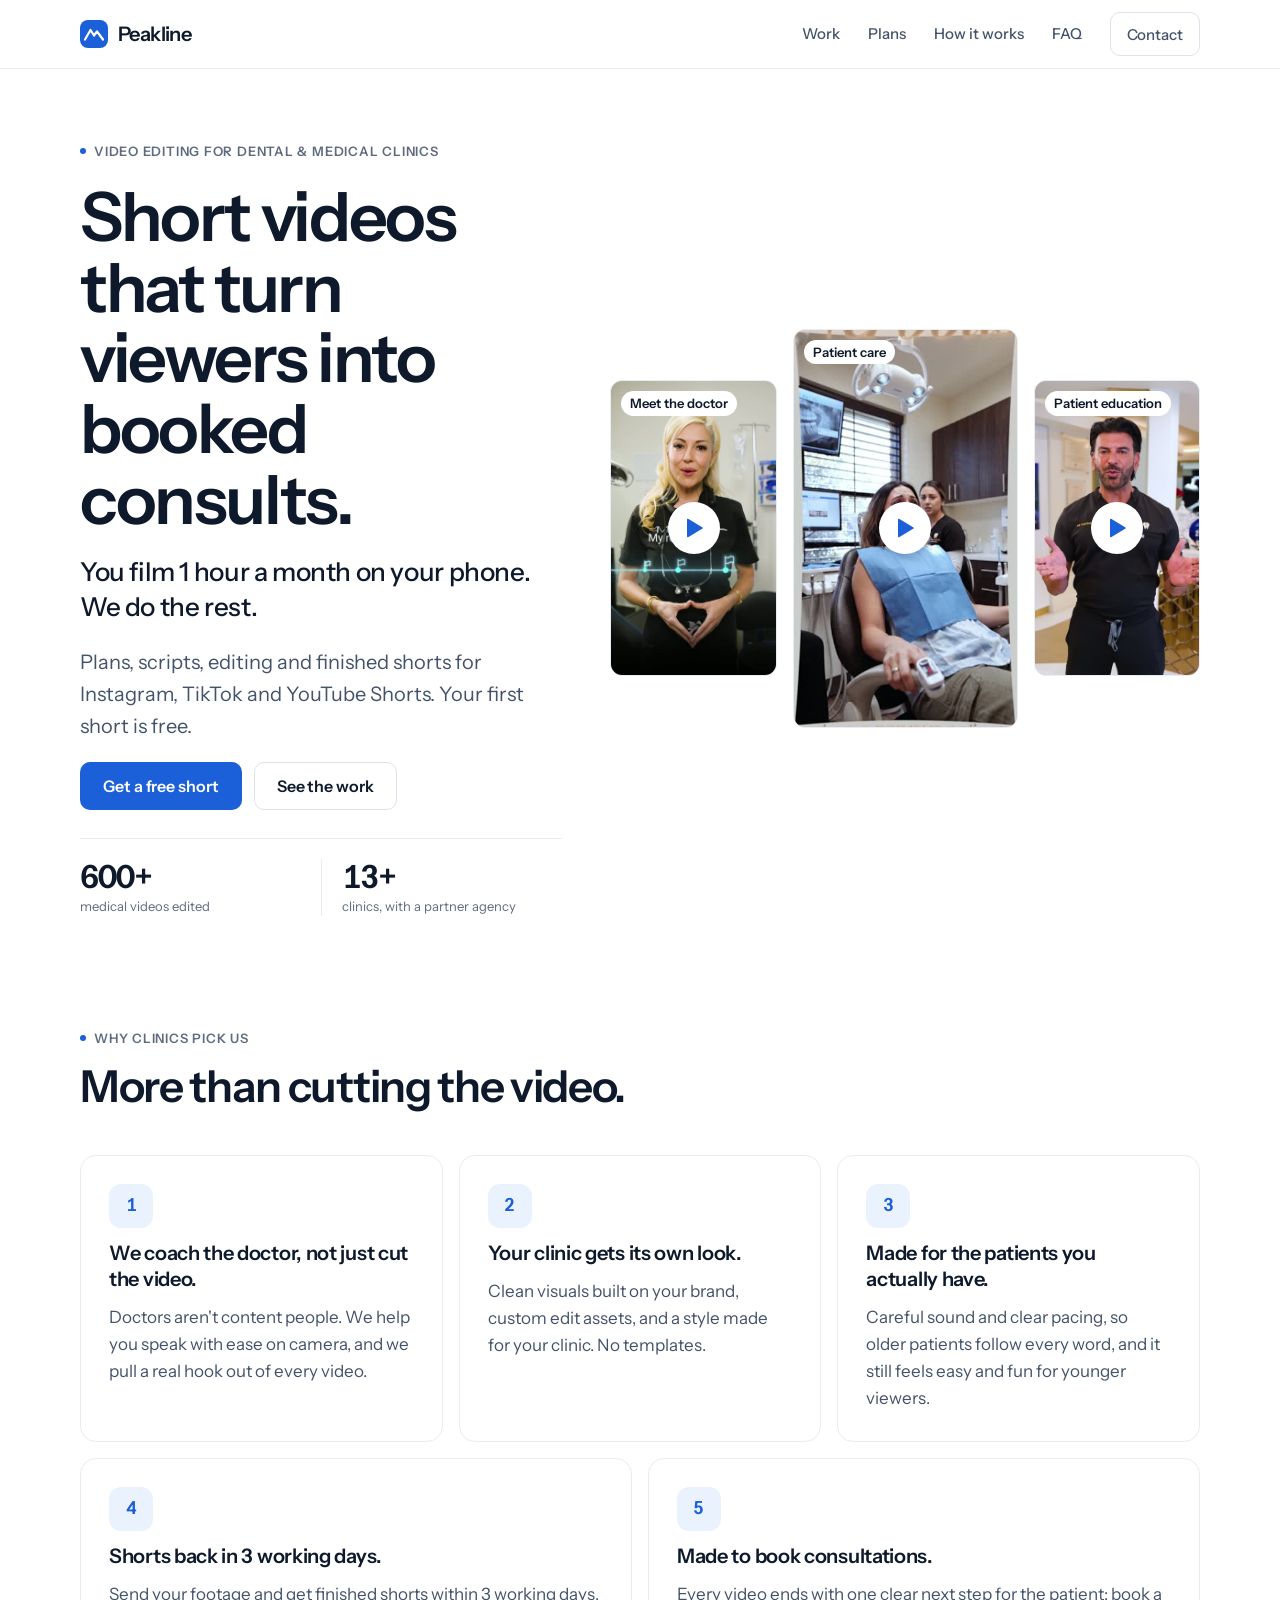
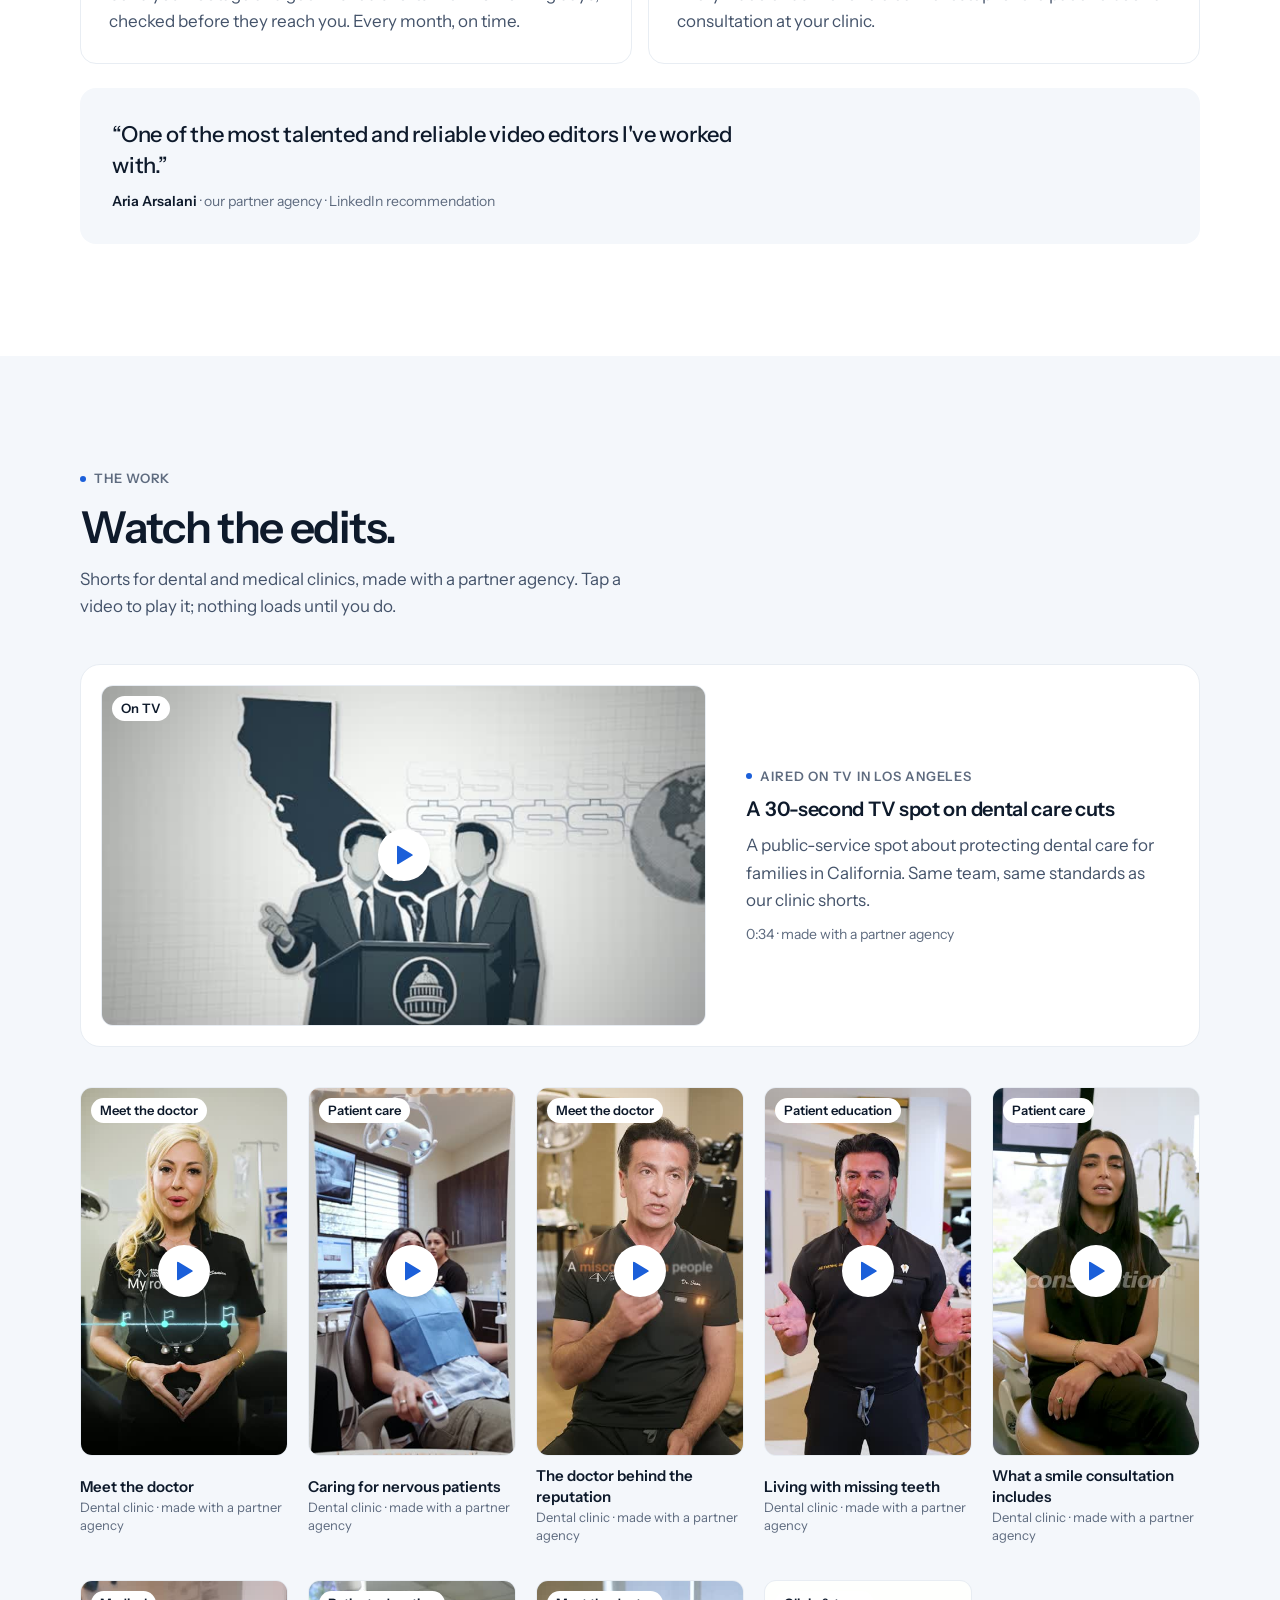
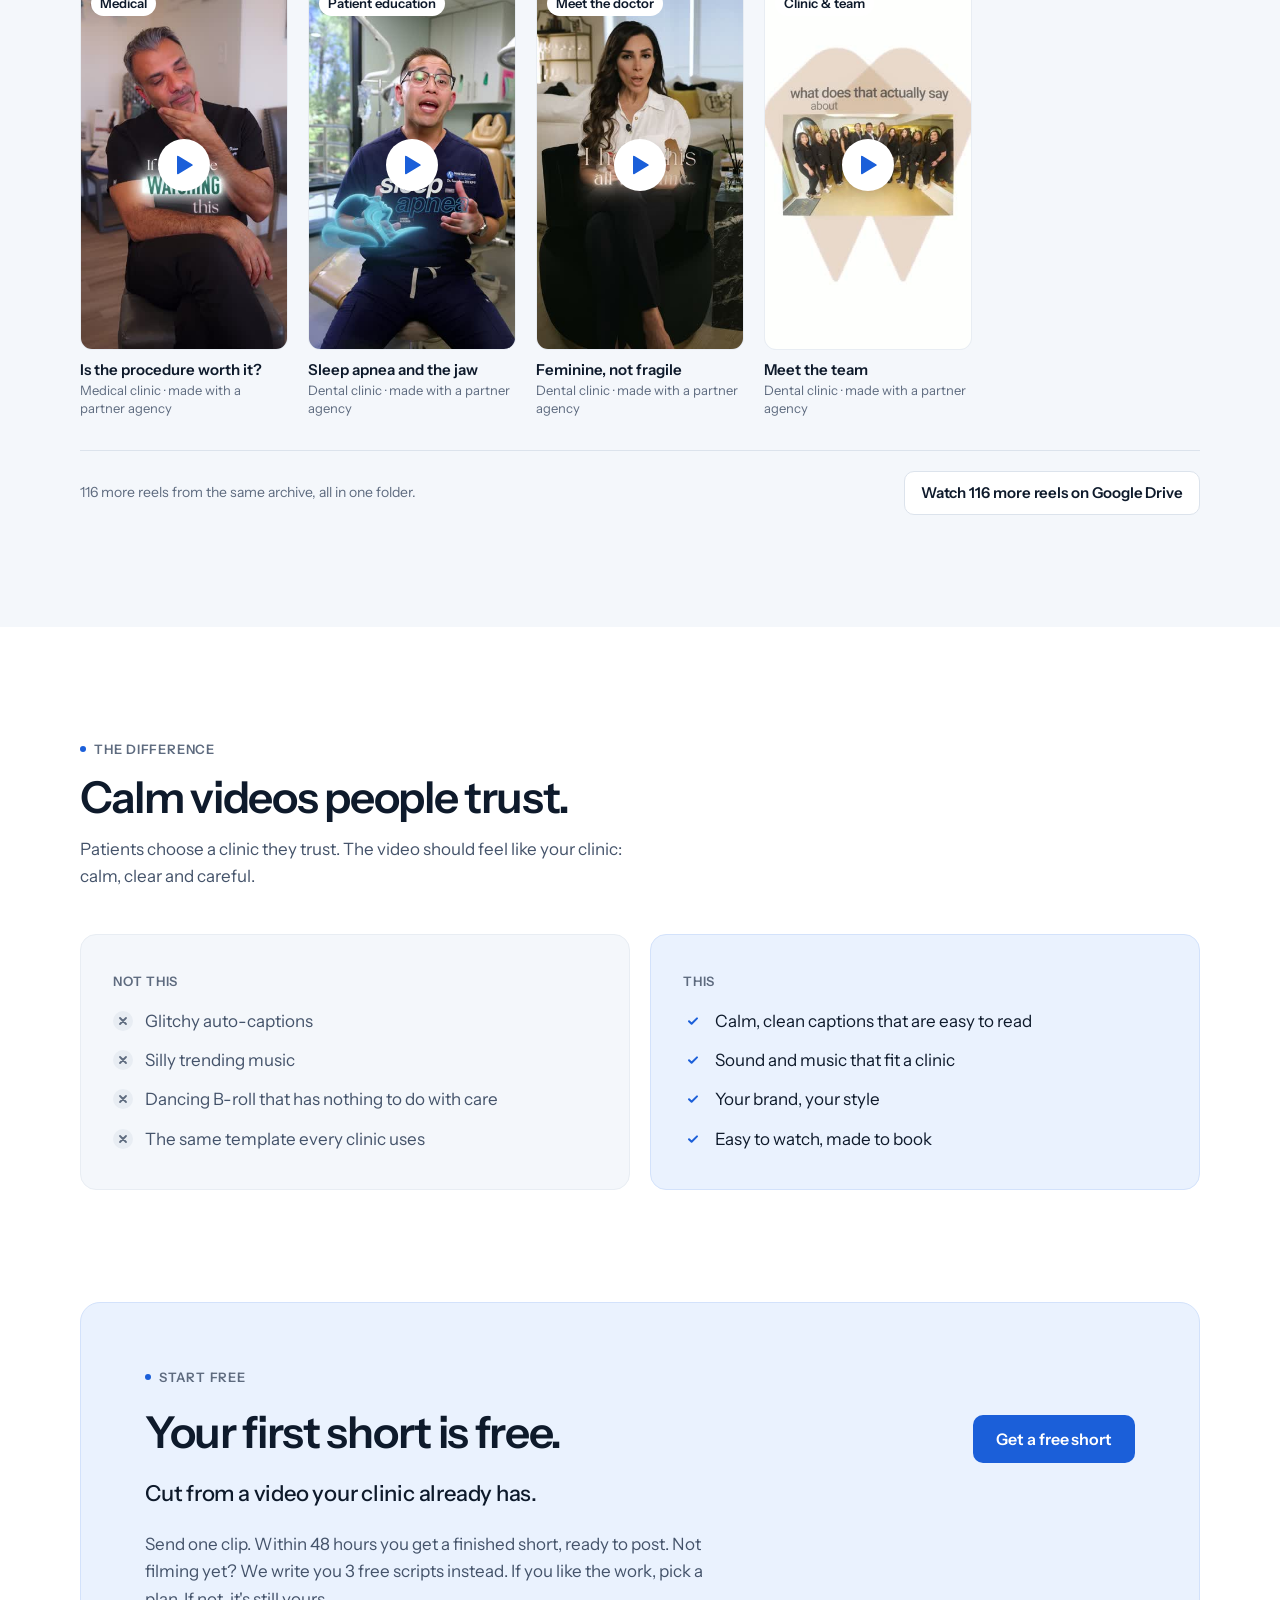
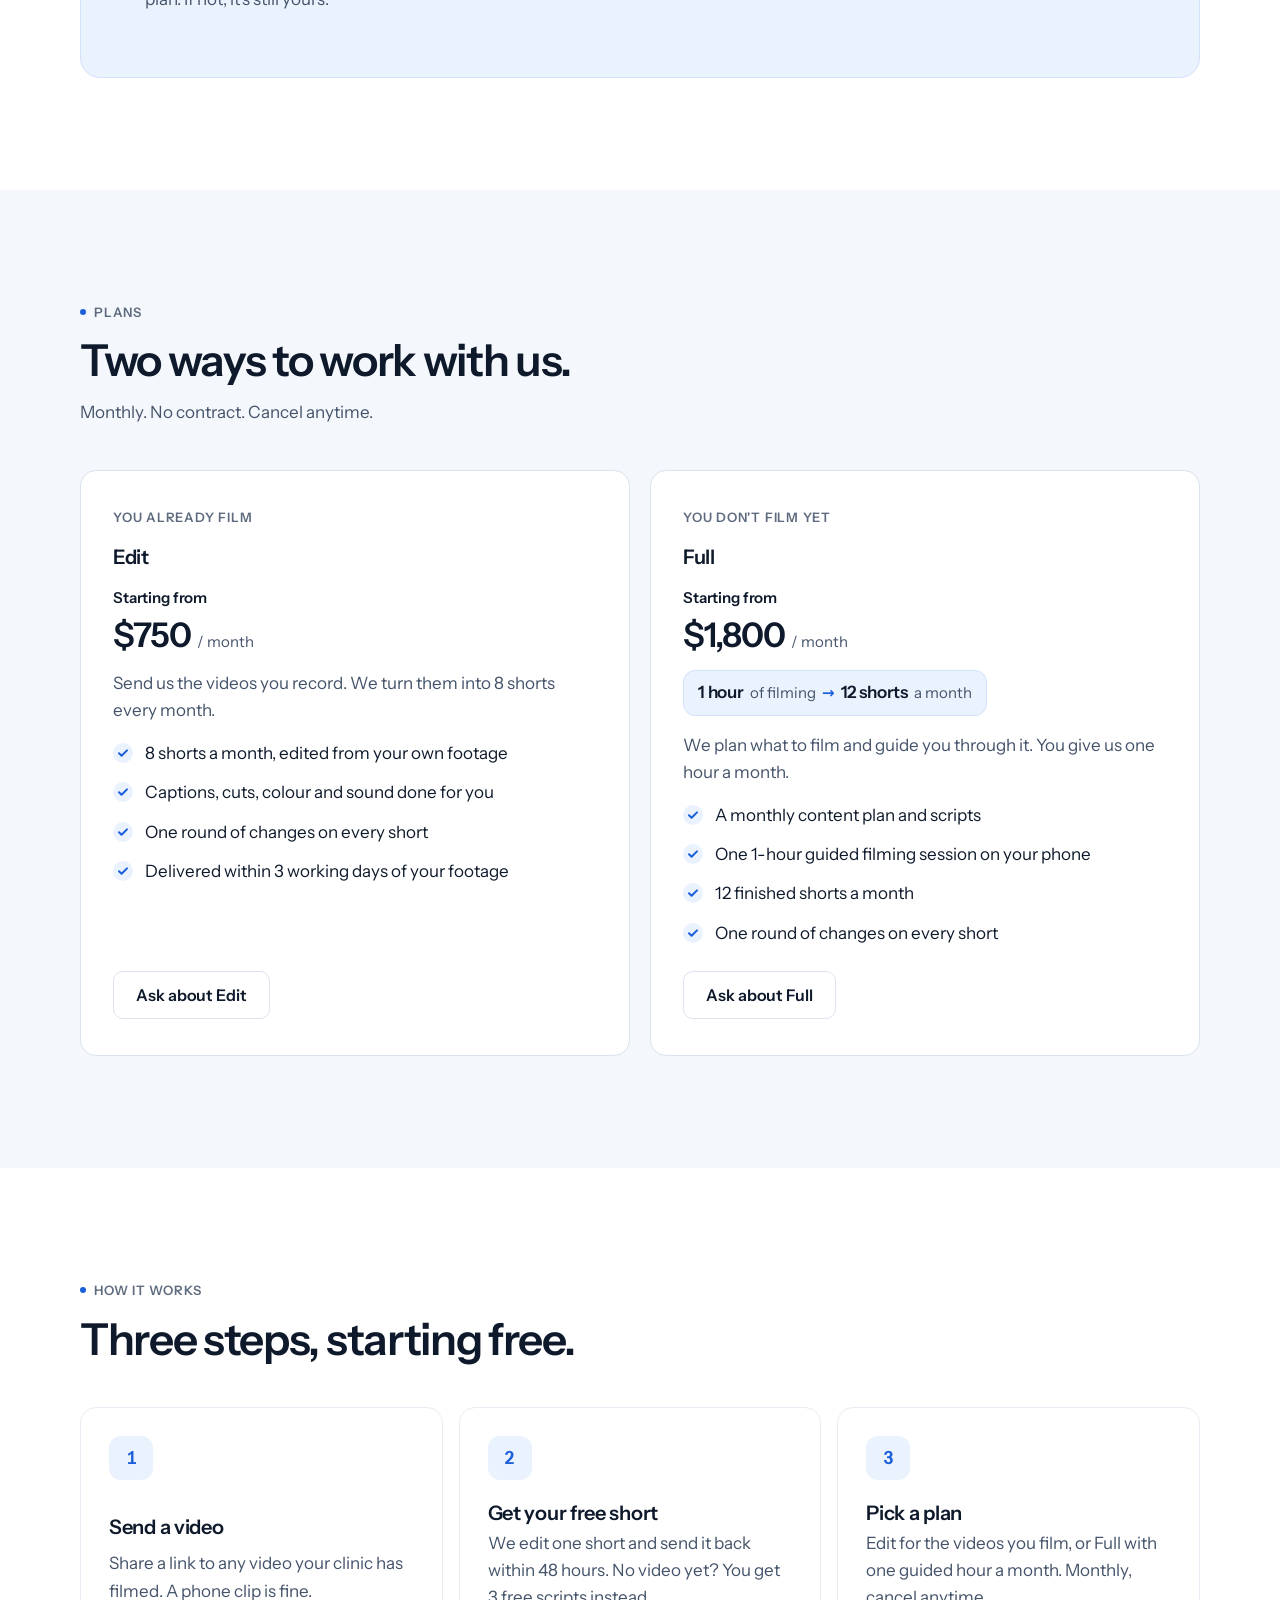
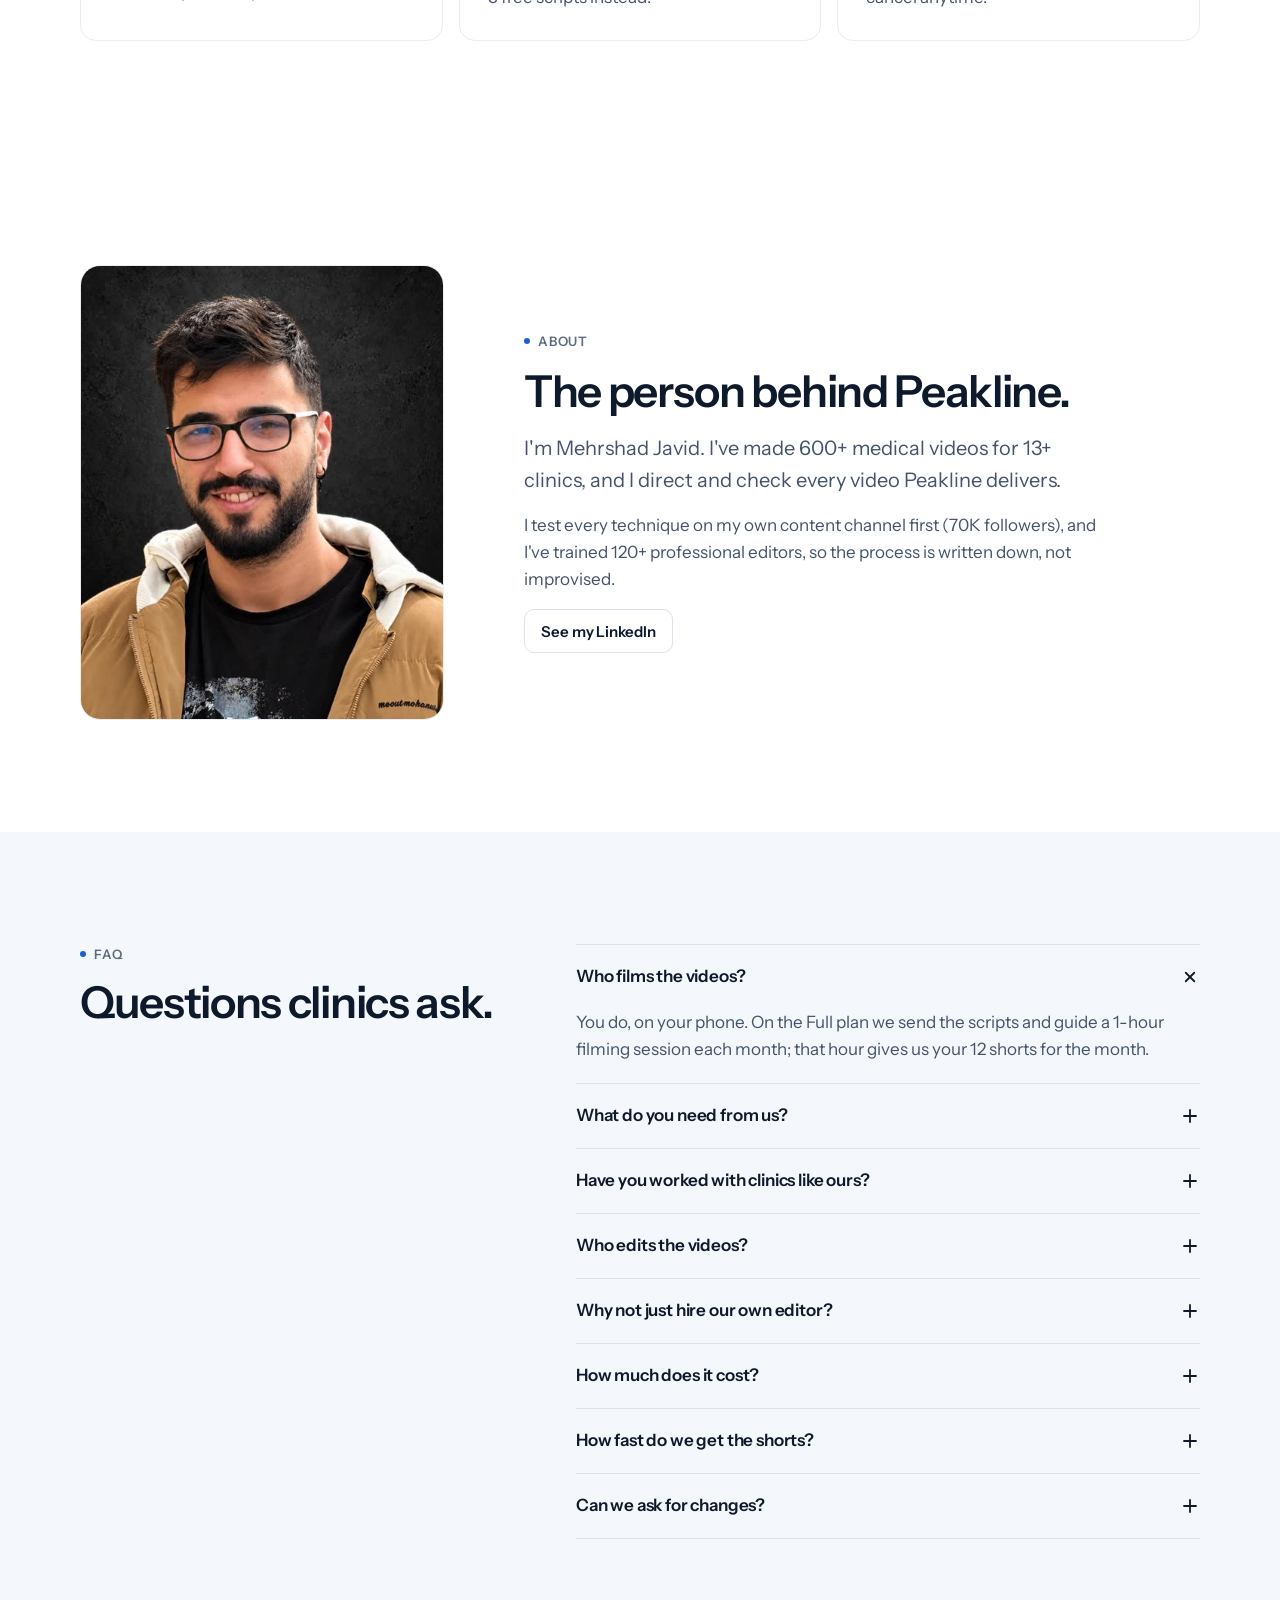
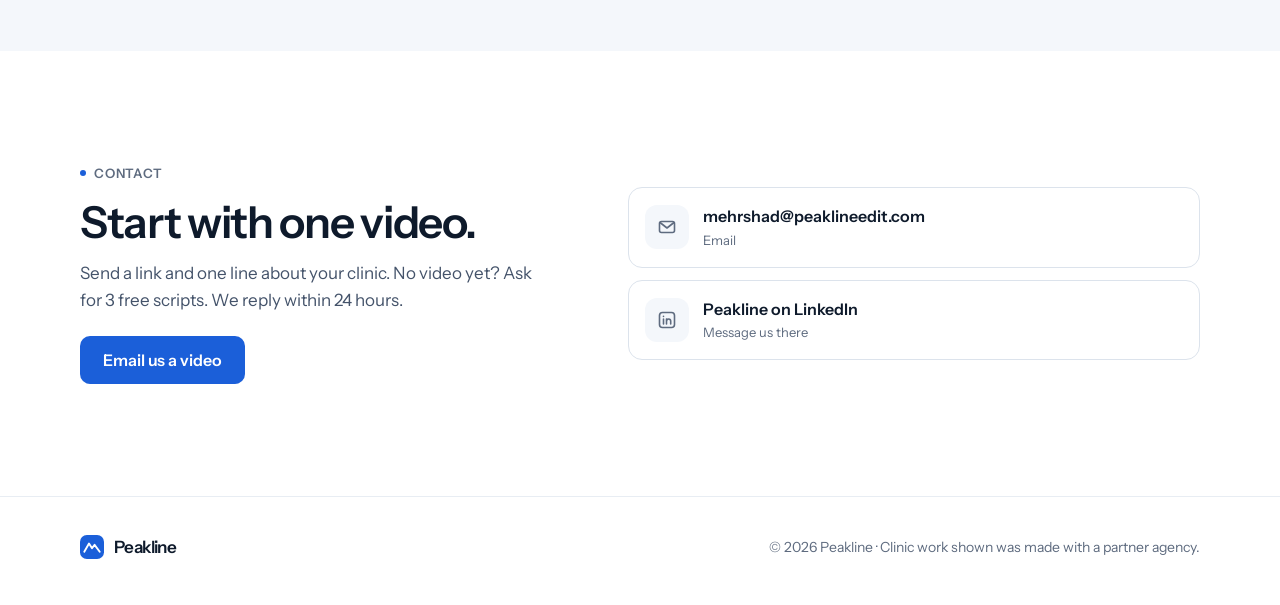
==== commit 393663da: "Hero: turn viewers into booked consults (drop 'bring patients') Co-Authored-By: Claude Opus 5.5 <nor" ====
--- a/index.html
+++ b/index.html
@@ -4,11 +4,11 @@
 <meta charset="utf-8">
 <meta name="viewport" content="width=device-width, initial-scale=1">
 <title>Peakline · Short videos for dental &amp; medical clinics</title>
-<meta name="description" content="Short videos that bring patients to the clinic. You film 1 hour a month on your phone; we plan, script and edit the shorts. 600+ medical videos edited. Your first short is free.">
+<meta name="description" content="Short videos for dental &amp; medical clinics, built to turn viewers into booked consults. You film 1 hour a month on your phone; we plan, script and edit the shorts. 600+ medical videos edited. Your first short is free.">
 
 <link rel="canonical" href="https://peaklineedit.com/">
 <meta property="og:type" content="website">
-<meta property="og:title" content="Peakline · Short videos that bring patients to the clinic">
+<meta property="og:title" content="Peakline · Short videos for dental &amp; medical clinics">
 <meta property="og:description" content="You film 1 hour a month on your phone. We do the rest. Your first short is free.">
 <meta property="og:url" content="https://peaklineedit.com/">
 <meta name="theme-color" content="#FFFFFF">
@@ -280,7 +280,7 @@
 <div class="pk-wrap pk-hero-grid">
 <div class="pk-hero-text">
 <span class="pk-label"><i></i>Video editing for dental &amp; medical clinics</span>
-<h1 class="pk-h1">Short videos that bring patients to the clinic.</h1>
+<h1 class="pk-h1">Short videos that turn viewers into booked consults.</h1>
 <p class="pk-sub">You film 1 hour a month on your phone. We do the rest.</p>
 <p class="pk-lead">Plans, scripts, editing and finished shorts for Instagram, TikTok and YouTube Shorts. Your first short is free.</p>
 <div class="pk-ctas">
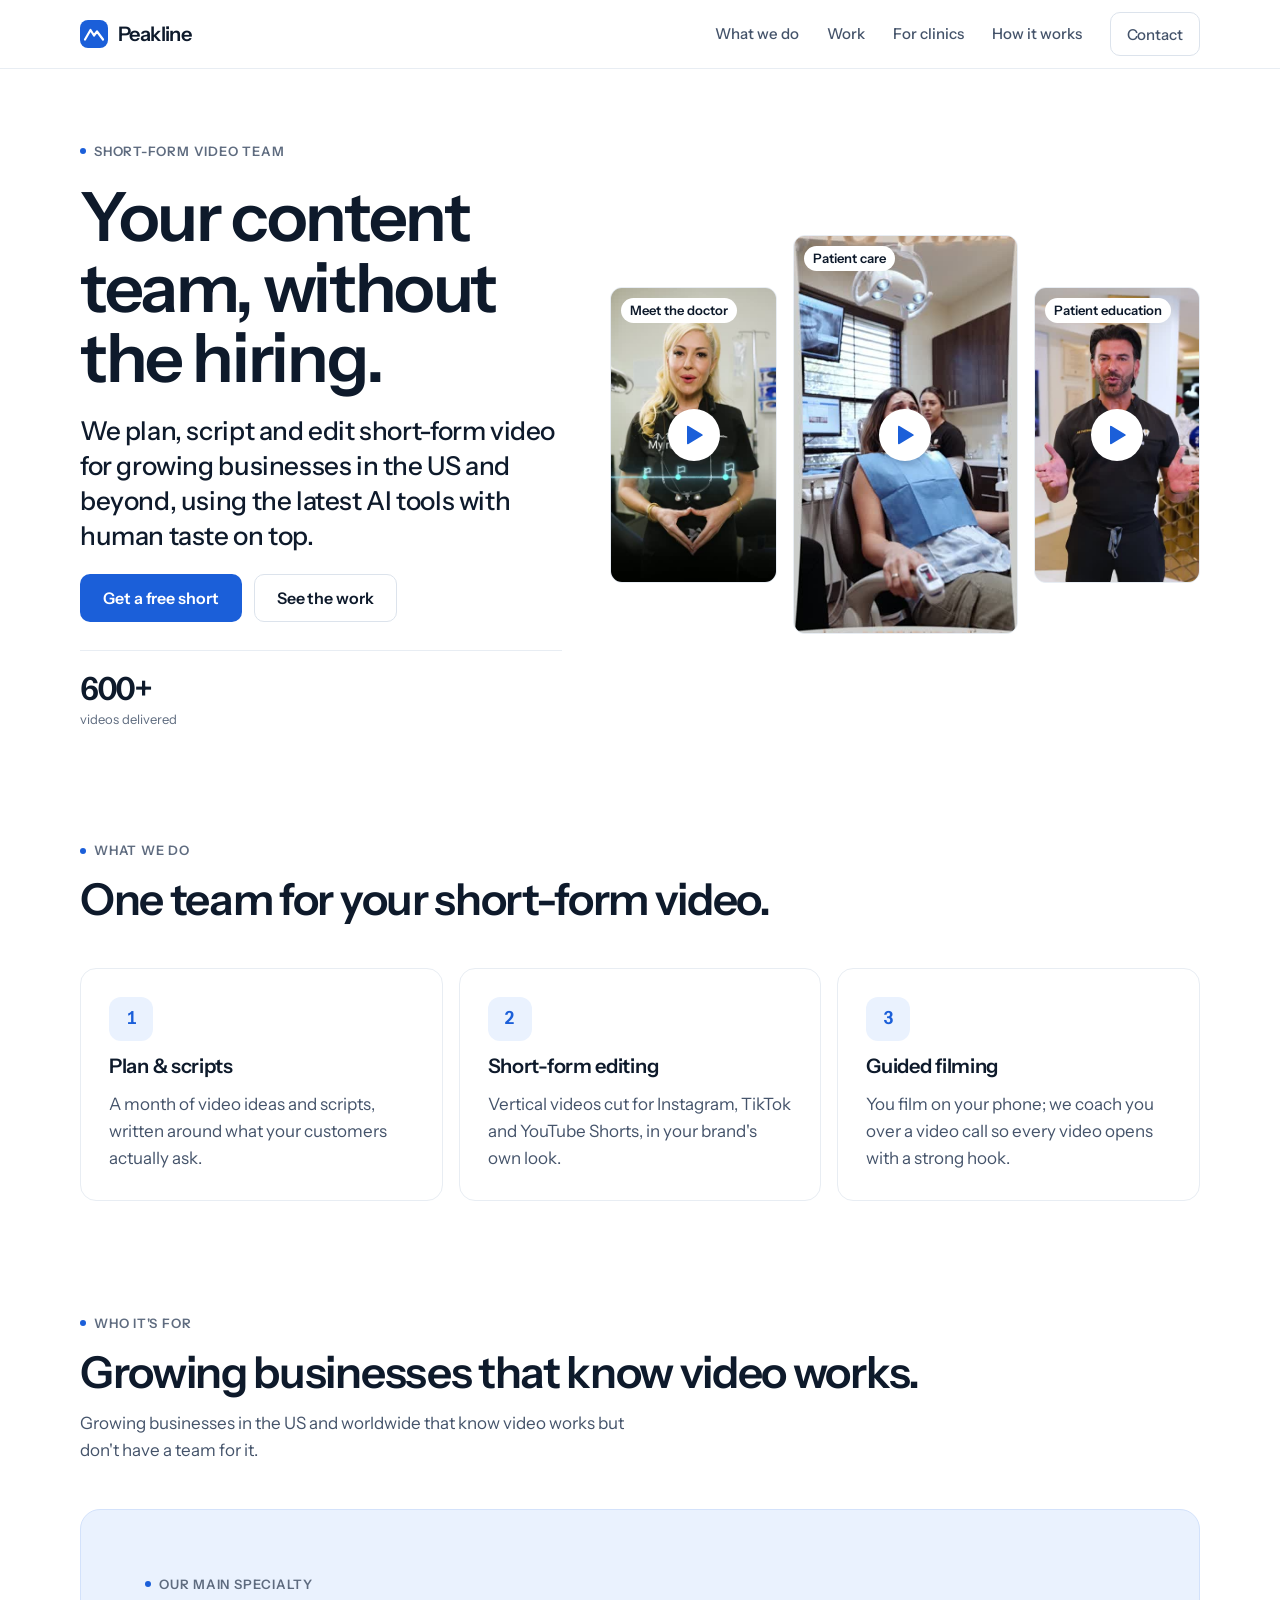
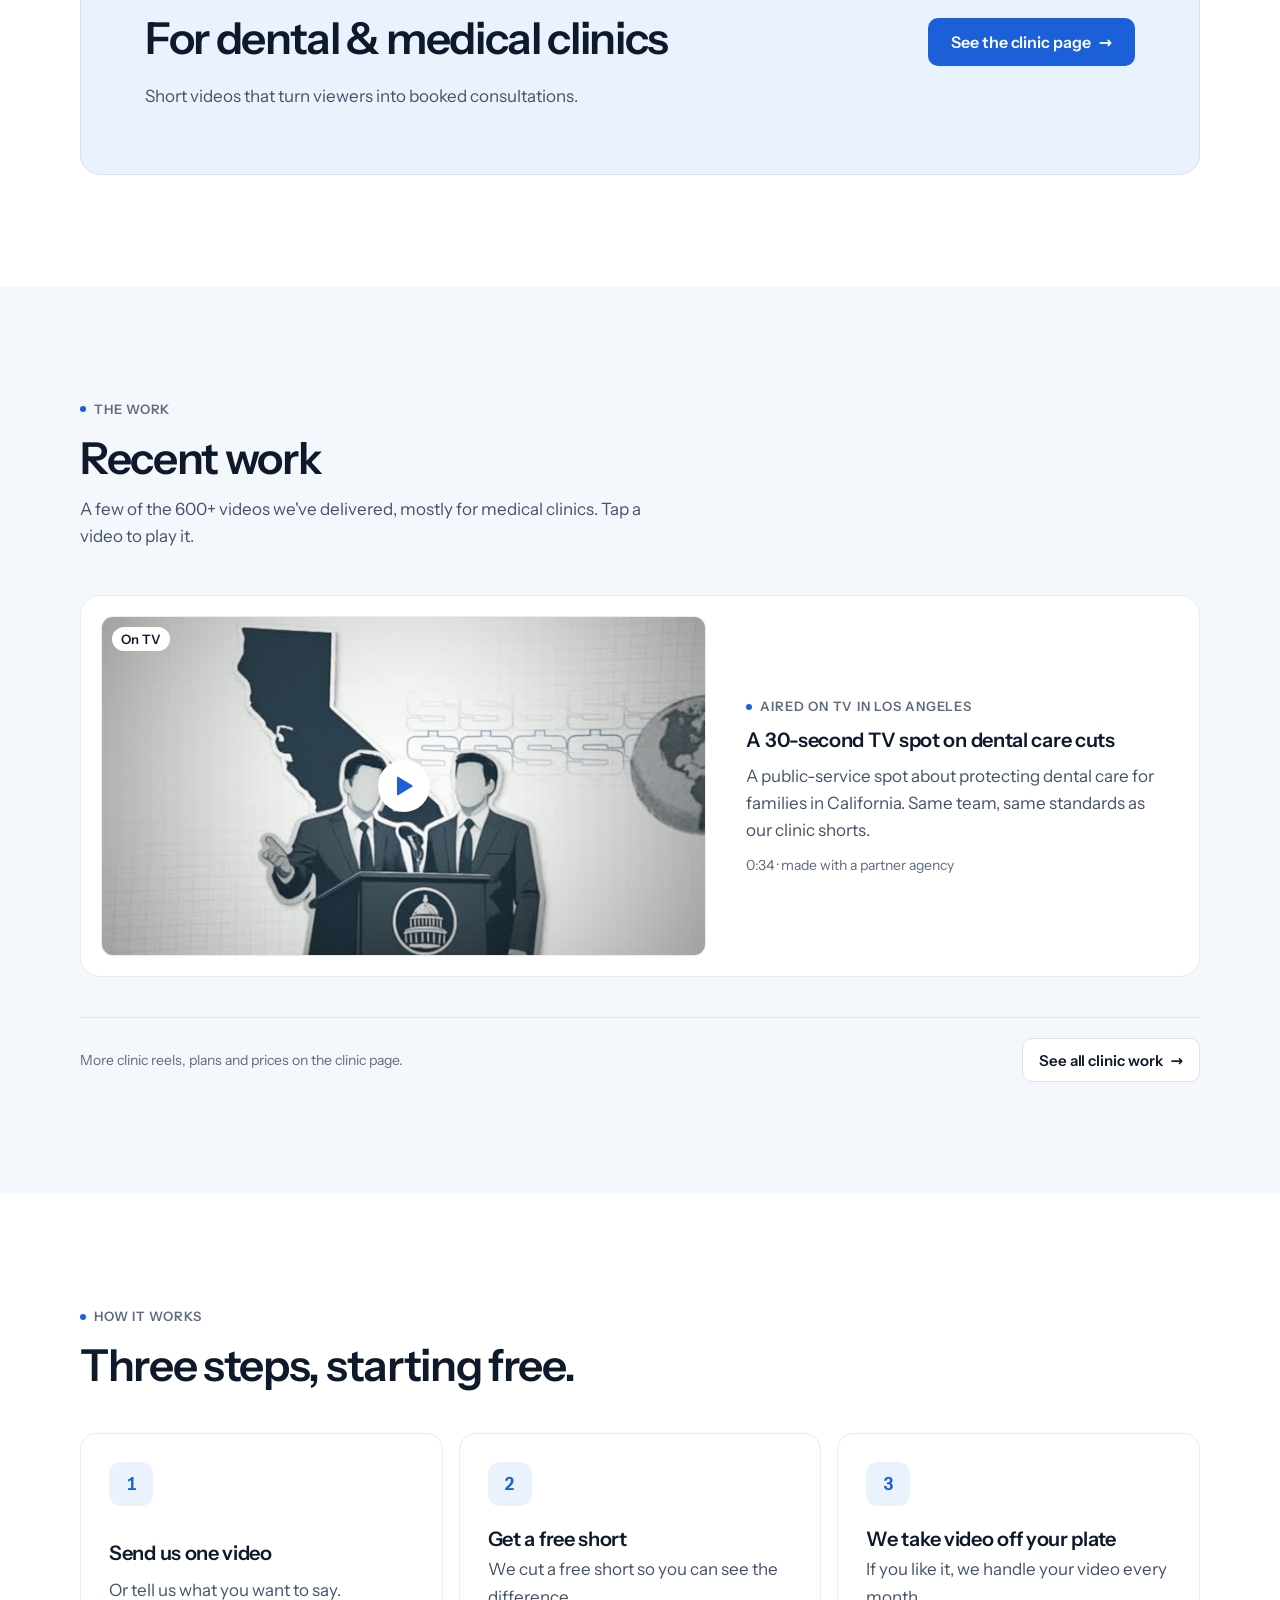
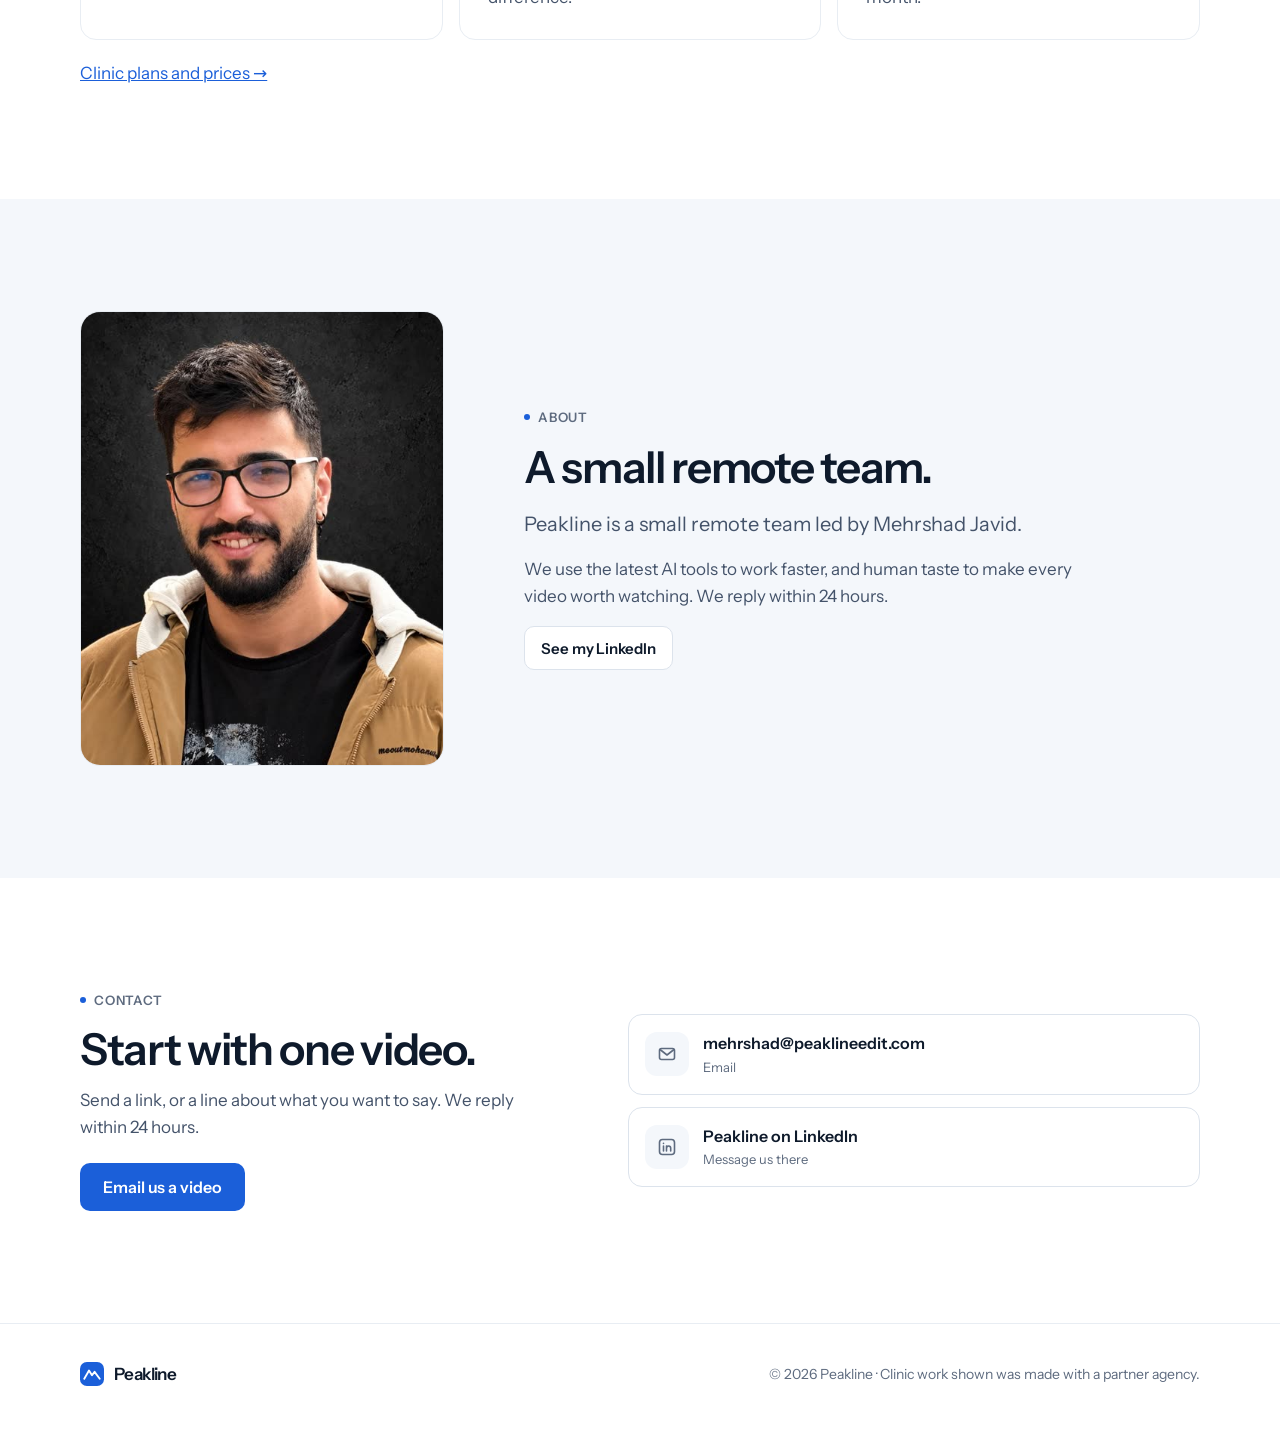
==== commit 75a8a4d3: "Two pages: broad homepage + /clinics/ medical page, sitemap + robots Co-Authored-By: Claude Opus 5.5" ====
--- a/index.html
+++ b/index.html
@@ -3,13 +3,13 @@
 <head>
 <meta charset="utf-8">
 <meta name="viewport" content="width=device-width, initial-scale=1">
-<title>Peakline · Short videos for dental &amp; medical clinics</title>
-<meta name="description" content="Short videos for dental &amp; medical clinics, built to turn viewers into booked consults. You film 1 hour a month on your phone; we plan, script and edit the shorts. 600+ medical videos edited. Your first short is free.">
+<title>Peakline · Short-form video team for growing businesses</title>
+<meta name="description" content="We plan, script and edit short-form videos for growing businesses in the US and worldwide. 600+ videos delivered. Send one video and get a free short.">
 
 <link rel="canonical" href="https://peaklineedit.com/">
 <meta property="og:type" content="website">
-<meta property="og:title" content="Peakline · Short videos for dental &amp; medical clinics">
-<meta property="og:description" content="You film 1 hour a month on your phone. We do the rest. Your first short is free.">
+<meta property="og:title" content="Peakline · Your content team, without the hiring">
+<meta property="og:description" content="We plan, script and edit short-form video for growing businesses in the US and beyond. 600+ videos delivered.">
 <meta property="og:url" content="https://peaklineedit.com/">
 <meta name="theme-color" content="#FFFFFF">
 <link rel="icon" href="data:image/svg+xml,%3Csvg xmlns='http://www.w3.org/2000/svg' viewBox='0 0 28 28'%3E%3Crect width='28' height='28' rx='8' fill='%231B5FD9'/%3E%3Cpath d='M5 19.5 10.5 10l3.5 5.5 3-4 6 8' stroke='%23fff' stroke-width='2.2' fill='none' stroke-linecap='round' stroke-linejoin='round'/%3E%3C/svg%3E">
@@ -265,10 +265,10 @@
 <span>Peakline</span>
 </a>
 <nav class="pk-nav" aria-label="Main">
+<a href="#services">What we do</a>
 <a href="#work">Work</a>
-<a href="#plans">Plans</a>
+<a href="/clinics/">For clinics</a>
 <a href="#how">How it works</a>
-<a href="#faq">FAQ</a>
 <a class="pk-btn pk-btn--line pk-btn--sm pk-head-cta-desk" href="#contact">Contact</a>
 </nav>
 <a class="pk-btn pk-btn--line pk-btn--sm pk-head-cta-phone" href="#contact">Contact</a>
@@ -279,44 +279,52 @@
 <section class="pk-hero" id="top">
 <div class="pk-wrap pk-hero-grid">
 <div class="pk-hero-text">
-<span class="pk-label"><i></i>Video editing for dental &amp; medical clinics</span>
-<h1 class="pk-h1">Short videos that turn viewers into booked consults.</h1>
-<p class="pk-sub">You film 1 hour a month on your phone. We do the rest.</p>
-<p class="pk-lead">Plans, scripts, editing and finished shorts for Instagram, TikTok and YouTube Shorts. Your first short is free.</p>
+<span class="pk-label"><i></i>Short-form video team</span>
+<h1 class="pk-h1">Your content team, without the hiring.</h1>
+<p class="pk-sub">We plan, script and edit short-form video for growing businesses in the US and beyond, using the latest AI tools with human taste on top.</p>
 <div class="pk-ctas">
 <a class="pk-btn pk-btn--blue" href="#contact">Get a free short</a>
 <a class="pk-btn pk-btn--line" href="#work">See the work</a>
 </div>
-<div class="pk-stats" style="grid-template-columns:repeat(2,minmax(0,1fr))">
-<div class="pk-stat"><b>600+</b><span>medical videos edited</span></div>
-<div class="pk-stat"><b>13+</b><span>clinics, with a partner agency</span></div>
+<div class="pk-stats" style="grid-template-columns:minmax(0,1fr)">
+<div class="pk-stat"><b>600+</b><span>videos delivered</span></div>
 </div>
 </div>
 <div class="pk-hero-reel" aria-label="Three example shorts">
-<button type="button" class="pk-card" data-cat="doctors" aria-label="Play: Meet the doctor" data-src="media/doctor-intro.mp4"><span class="pk-poster has-img"><img src="[data-uri]" alt="" loading="lazy" decoding="async"><span class="pk-tag">Meet the doctor</span><span class="pk-play" aria-hidden="true"><svg width="18" height="20" viewBox="0 0 18 20"><path d="M2 1.8v16.4a1 1 0 0 0 1.5.86l13.6-8.2a1 1 0 0 0 0-1.72L3.5.94A1 1 0 0 0 2 1.8Z" fill="#1B5FD9"></path></svg></span><span class="pk-cap" aria-hidden="true"><span></span><span></span></span></span></button>
-<button type="button" class="pk-card" data-cat="care" aria-label="Play: Caring for nervous patients" data-src="media/nervous-patients.mp4"><span class="pk-poster has-img"><img src="[data-uri]" alt="" loading="lazy" decoding="async"><span class="pk-tag">Patient care</span><span class="pk-play" aria-hidden="true"><svg width="18" height="20" viewBox="0 0 18 20"><path d="M2 1.8v16.4a1 1 0 0 0 1.5.86l13.6-8.2a1 1 0 0 0 0-1.72L3.5.94A1 1 0 0 0 2 1.8Z" fill="#1B5FD9"></path></svg></span><span class="pk-cap" aria-hidden="true"><span></span><span></span></span></span></button>
-<button type="button" class="pk-card" data-cat="education" aria-label="Play: Living with missing teeth" data-src="media/missing-teeth.mp4"><span class="pk-poster has-img"><img src="[data-uri]" alt="" loading="lazy" decoding="async"><span class="pk-tag">Patient education</span><span class="pk-play" aria-hidden="true"><svg width="18" height="20" viewBox="0 0 18 20"><path d="M2 1.8v16.4a1 1 0 0 0 1.5.86l13.6-8.2a1 1 0 0 0 0-1.72L3.5.94A1 1 0 0 0 2 1.8Z" fill="#1B5FD9"></path></svg></span><span class="pk-cap" aria-hidden="true"><span></span><span></span></span></span></button>
-</div>
-</div>
-</section>
-
-<section class="pk-sec" id="why" style="padding-top:0">
+<button type="button" class="pk-card" data-cat="doctors" aria-label="Play: Meet the doctor" data-src="/media/doctor-intro.mp4"><span class="pk-poster has-img"><img src="[data-uri]" alt="" loading="lazy" decoding="async"><span class="pk-tag">Meet the doctor</span><span class="pk-play" aria-hidden="true"><svg width="18" height="20" viewBox="0 0 18 20"><path d="M2 1.8v16.4a1 1 0 0 0 1.5.86l13.6-8.2a1 1 0 0 0 0-1.72L3.5.94A1 1 0 0 0 2 1.8Z" fill="#1B5FD9"></path></svg></span><span class="pk-cap" aria-hidden="true"><span></span><span></span></span></span></button>
+<button type="button" class="pk-card" data-cat="care" aria-label="Play: Caring for nervous patients" data-src="/media/nervous-patients.mp4"><span class="pk-poster has-img"><img src="[data-uri]" alt="" loading="lazy" decoding="async"><span class="pk-tag">Patient care</span><span class="pk-play" aria-hidden="true"><svg width="18" height="20" viewBox="0 0 18 20"><path d="M2 1.8v16.4a1 1 0 0 0 1.5.86l13.6-8.2a1 1 0 0 0 0-1.72L3.5.94A1 1 0 0 0 2 1.8Z" fill="#1B5FD9"></path></svg></span><span class="pk-cap" aria-hidden="true"><span></span><span></span></span></span></button>
+<button type="button" class="pk-card" data-cat="education" aria-label="Play: Living with missing teeth" data-src="/media/missing-teeth.mp4"><span class="pk-poster has-img"><img src="[data-uri]" alt="" loading="lazy" decoding="async"><span class="pk-tag">Patient education</span><span class="pk-play" aria-hidden="true"><svg width="18" height="20" viewBox="0 0 18 20"><path d="M2 1.8v16.4a1 1 0 0 0 1.5.86l13.6-8.2a1 1 0 0 0 0-1.72L3.5.94A1 1 0 0 0 2 1.8Z" fill="#1B5FD9"></path></svg></span><span class="pk-cap" aria-hidden="true"><span></span><span></span></span></span></button>
+</div>
+</div>
+</section>
+
+<section class="pk-sec" id="services" style="padding-top:0">
 <div class="pk-wrap">
 <div class="pk-head-block">
-<span class="pk-label"><i></i>Why clinics pick us</span>
-<h2 class="pk-h2">More than cutting the video.</h2>
-</div>
-<div class="pk-why">
-<div class="pk-why-card"><span class="pk-step-n">1</span><h3 class="pk-h3">We coach the doctor, not just cut the video.</h3><p class="pk-p">Doctors aren't content people. We help you speak with ease on camera, and we pull a real hook out of every video.</p></div>
-<div class="pk-why-card"><span class="pk-step-n">2</span><h3 class="pk-h3">Your clinic gets its own look.</h3><p class="pk-p">Clean visuals built on your brand, custom edit assets, and a style made for your clinic. No templates.</p></div>
-<div class="pk-why-card"><span class="pk-step-n">3</span><h3 class="pk-h3">Made for the patients you actually have.</h3><p class="pk-p">Careful sound and clear pacing, so older patients follow every word, and it still feels easy and fun for younger viewers.</p></div>
-<div class="pk-why-card"><span class="pk-step-n">4</span><h3 class="pk-h3">Shorts back in 3 working days.</h3><p class="pk-p">Send your footage and get finished shorts within 3 working days, checked before they reach you. Every month, on time.</p></div>
-<div class="pk-why-card"><span class="pk-step-n">5</span><h3 class="pk-h3">Made to book consultations.</h3><p class="pk-p">Every video ends with one clear next step for the patient: book a consultation at your clinic.</p></div>
-</div>
-<figure class="pk-quote">
-<blockquote>&ldquo;One of the most talented and reliable video editors I've worked with.&rdquo;</blockquote>
-<figcaption><b>Aria Arsalani</b> · our partner agency · LinkedIn recommendation</figcaption>
-</figure>
+<span class="pk-label"><i></i>What we do</span>
+<h2 class="pk-h2">One team for your short-form video.</h2>
+</div>
+<div class="pk-why pk-why--3">
+<div class="pk-why-card"><span class="pk-step-n">1</span><h3 class="pk-h3">Plan &amp; scripts</h3><p class="pk-p">A month of video ideas and scripts, written around what your customers actually ask.</p></div>
+<div class="pk-why-card"><span class="pk-step-n">2</span><h3 class="pk-h3">Short-form editing</h3><p class="pk-p">Vertical videos cut for Instagram, TikTok and YouTube Shorts, in your brand's own look.</p></div>
+<div class="pk-why-card"><span class="pk-step-n">3</span><h3 class="pk-h3">Guided filming</h3><p class="pk-p">You film on your phone; we coach you over a video call so every video opens with a strong hook.</p></div>
+</div>
+</div>
+</section>
+
+<section class="pk-sec" style="padding-top:0">
+<div class="pk-wrap">
+<div class="pk-head-block">
+<span class="pk-label"><i></i>Who it's for</span>
+<h2 class="pk-h2">Growing businesses that know video works.</h2>
+<p class="pk-p">Growing businesses in the US and worldwide that know video works but don't have a team for it.</p>
+</div>
+<div class="pk-offer">
+<span class="pk-label"><i></i>Our main specialty</span>
+<h2 class="pk-h2">For dental &amp; medical clinics</h2>
+<p class="pk-p">Short videos that turn viewers into booked consultations.</p>
+<a class="pk-btn pk-btn--blue" href="/clinics/">See the clinic page <span aria-hidden="true">→</span></a>
+</div>
 </div>
 </section>
 
@@ -324,106 +332,13 @@
 <div class="pk-wrap">
 <div class="pk-head-block">
 <span class="pk-label"><i></i>The work</span>
-<h2 class="pk-h2">Watch the edits.</h2>
-<p class="pk-p">Shorts for dental and medical clinics, made with a partner agency. Tap a video to play it; nothing loads until you do.</p>
-</div>
-<div class="pk-feature"><button type="button" class="pk-card pk-feature-play" data-cat="feature" aria-label="Play: A 30-second TV spot on dental care cuts" data-src="media/tv-spot.mp4"><span class="pk-poster pk-poster--wide has-img"><img src="[data-uri]" alt="" loading="lazy" decoding="async"><span class="pk-tag">On TV</span><span class="pk-play" aria-hidden="true"><svg width="18" height="20" viewBox="0 0 18 20"><path d="M2 1.8v16.4a1 1 0 0 0 1.5.86l13.6-8.2a1 1 0 0 0 0-1.72L3.5.94A1 1 0 0 0 2 1.8Z" fill="#1B5FD9"></path></svg></span><span class="pk-cap" aria-hidden="true"><span></span><span></span></span></span></button><div class="pk-feature-text"><span class="pk-label"><i></i>Aired on TV in Los Angeles</span><h3 class="pk-h3">A 30-second TV spot on dental care cuts</h3><p class="pk-p">A public-service spot about protecting dental care for families in California. Same team, same standards as our clinic shorts.</p><p class="pk-small">0:34 · made with a partner agency</p></div></div>
-
-<div class="pk-grid pk-grid--n9">
-<button type="button" class="pk-card" data-cat="doctors" aria-label="Play: Meet the doctor" data-src="media/doctor-intro.mp4"><span class="pk-poster has-img"><img src="[data-uri]" alt="" loading="lazy" decoding="async"><span class="pk-tag">Meet the doctor</span><span class="pk-play" aria-hidden="true"><svg width="18" height="20" viewBox="0 0 18 20"><path d="M2 1.8v16.4a1 1 0 0 0 1.5.86l13.6-8.2a1 1 0 0 0 0-1.72L3.5.94A1 1 0 0 0 2 1.8Z" fill="#1B5FD9"></path></svg></span><span class="pk-cap" aria-hidden="true"><span></span><span></span></span></span><span class="pk-card-meta"><b>Meet the doctor</b><span>Dental clinic · made with a partner agency</span></span></button>
-<button type="button" class="pk-card" data-cat="care" aria-label="Play: Caring for nervous patients" data-src="media/nervous-patients.mp4"><span class="pk-poster has-img"><img src="[data-uri]" alt="" loading="lazy" decoding="async"><span class="pk-tag">Patient care</span><span class="pk-play" aria-hidden="true"><svg width="18" height="20" viewBox="0 0 18 20"><path d="M2 1.8v16.4a1 1 0 0 0 1.5.86l13.6-8.2a1 1 0 0 0 0-1.72L3.5.94A1 1 0 0 0 2 1.8Z" fill="#1B5FD9"></path></svg></span><span class="pk-cap" aria-hidden="true"><span></span><span></span></span></span><span class="pk-card-meta"><b>Caring for nervous patients</b><span>Dental clinic · made with a partner agency</span></span></button>
-<button type="button" class="pk-card" data-cat="doctors" aria-label="Play: The doctor behind the reputation" data-src="media/doctor-reputation.mp4"><span class="pk-poster has-img"><img src="[data-uri]" alt="" loading="lazy" decoding="async"><span class="pk-tag">Meet the doctor</span><span class="pk-play" aria-hidden="true"><svg width="18" height="20" viewBox="0 0 18 20"><path d="M2 1.8v16.4a1 1 0 0 0 1.5.86l13.6-8.2a1 1 0 0 0 0-1.72L3.5.94A1 1 0 0 0 2 1.8Z" fill="#1B5FD9"></path></svg></span><span class="pk-cap" aria-hidden="true"><span></span><span></span></span></span><span class="pk-card-meta"><b>The doctor behind the reputation</b><span>Dental clinic · made with a partner agency</span></span></button>
-<button type="button" class="pk-card" data-cat="education" aria-label="Play: Living with missing teeth" data-src="media/missing-teeth.mp4"><span class="pk-poster has-img"><img src="[data-uri]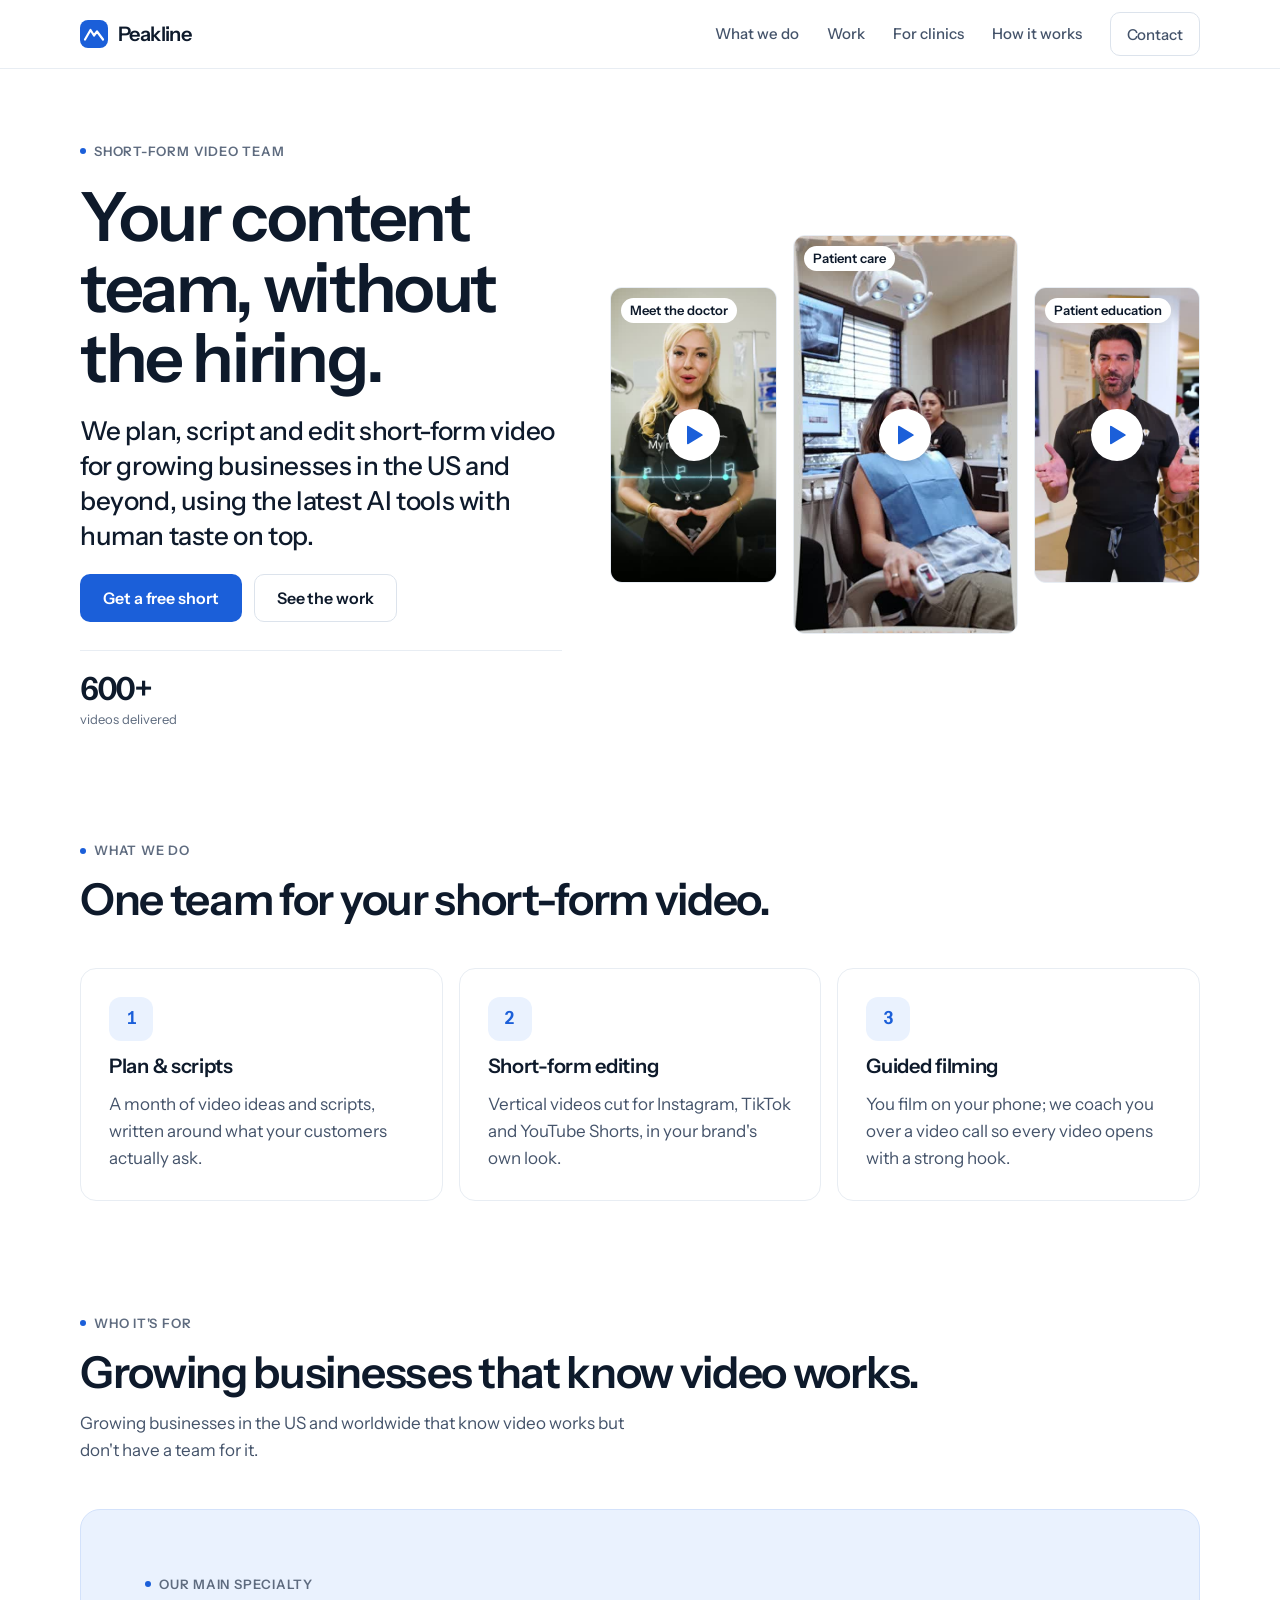
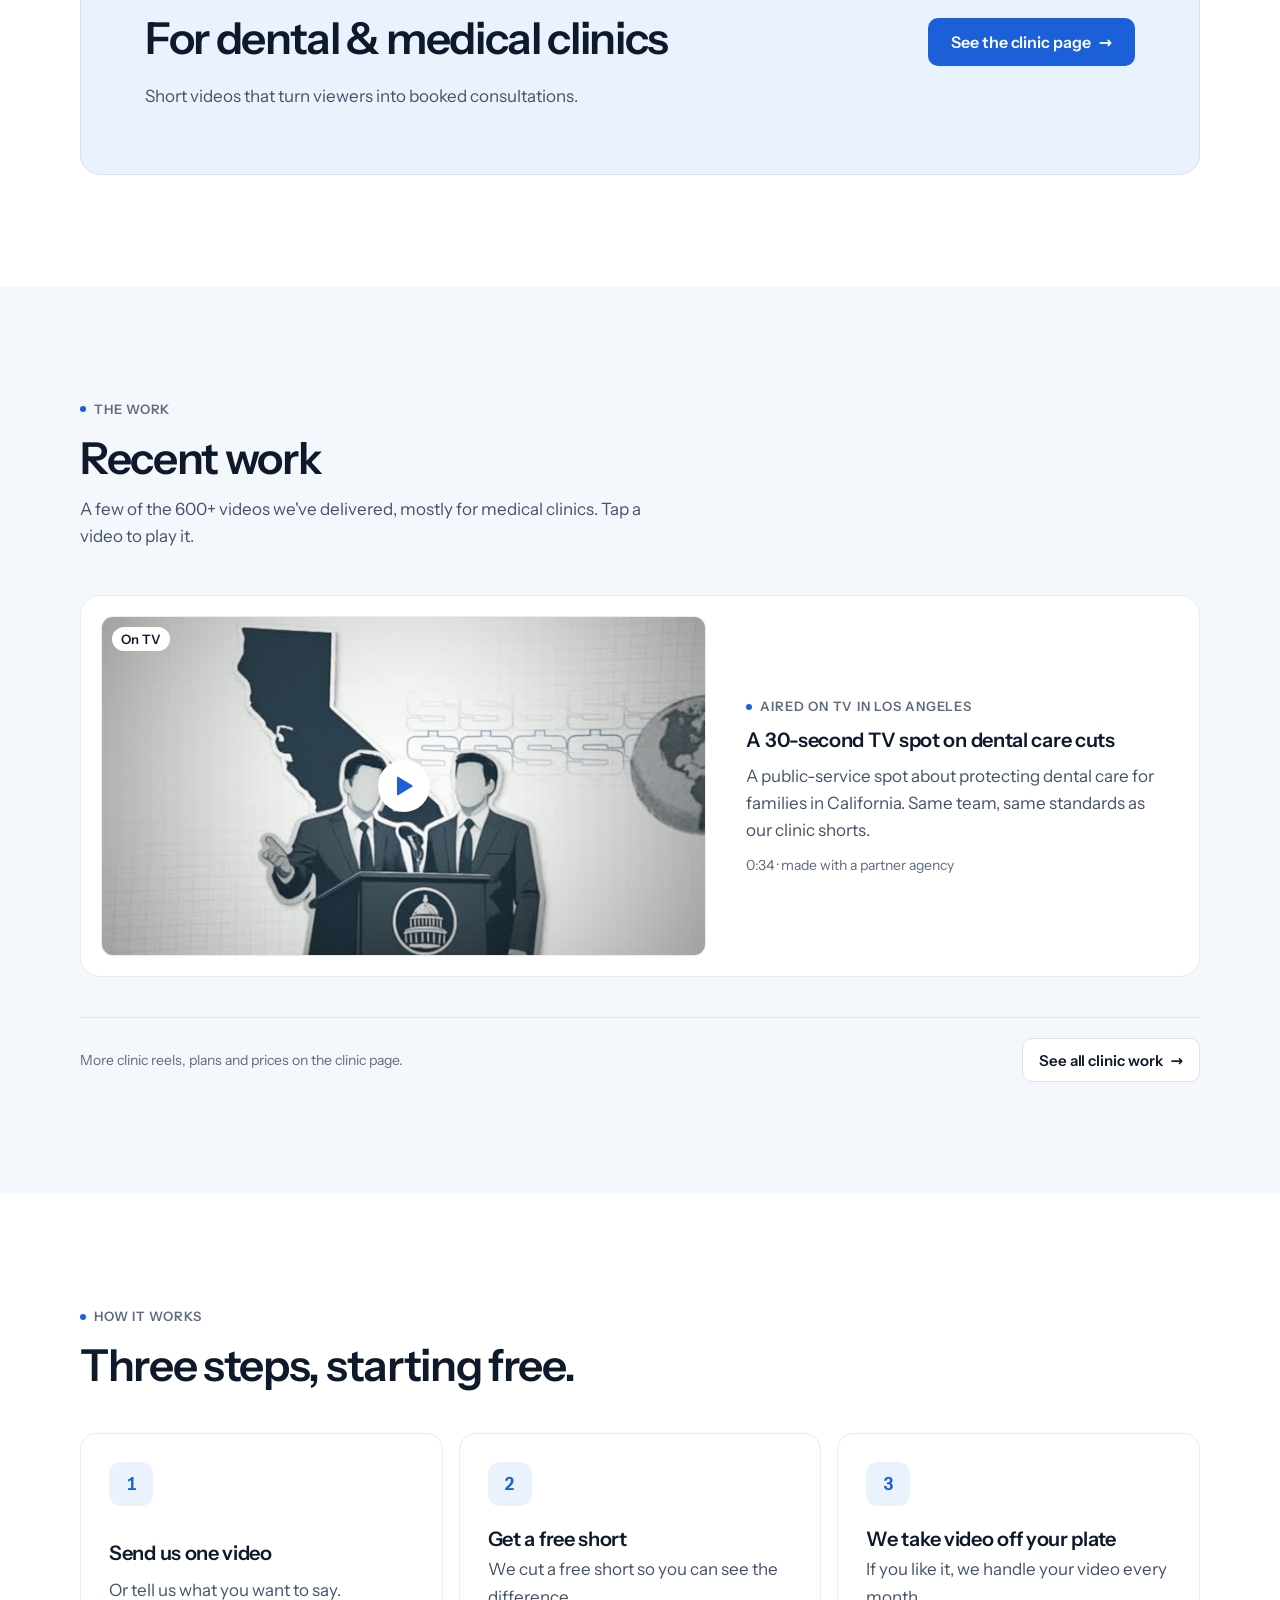
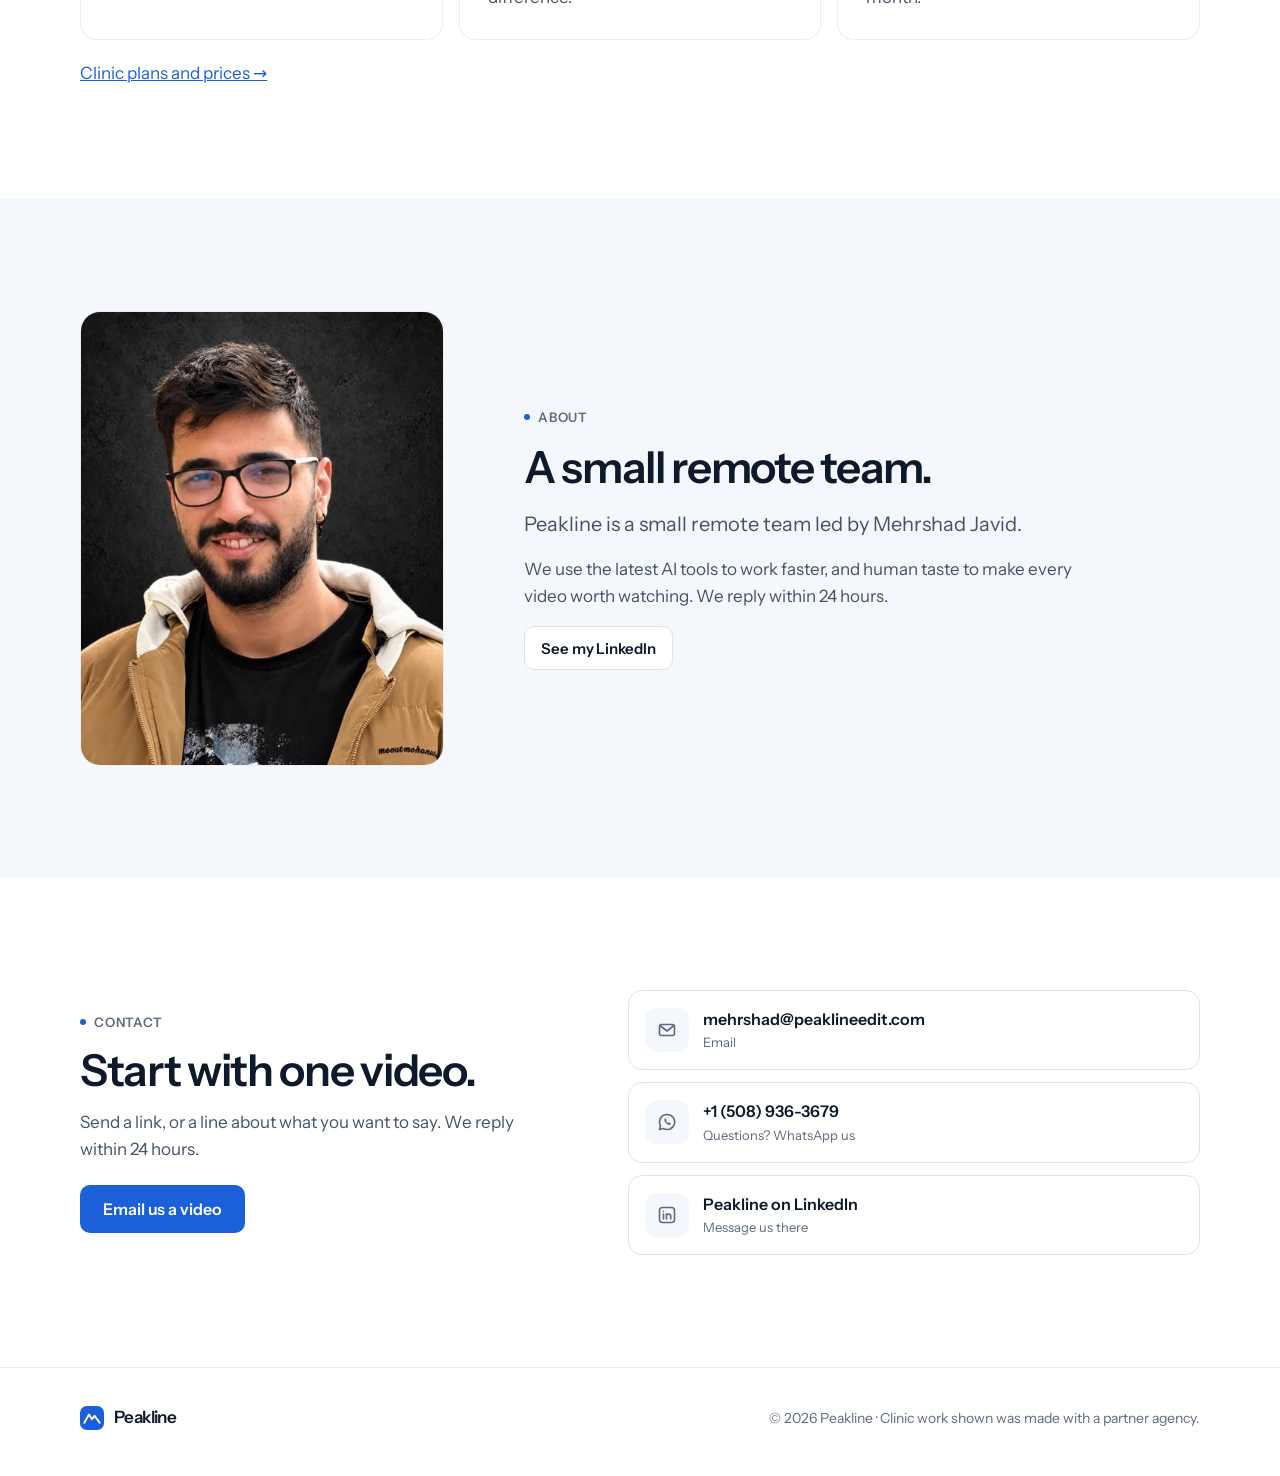
==== commit a97da9de: "WhatsApp contact card on both pages Co-Authored-By: Claude Opus 5.5 <noreply@anthropic.com>" ====
--- a/index.html
+++ b/index.html
@@ -383,6 +383,7 @@
 </div>
 <div class="pk-ways">
 <a class="pk-way" href="mailto:mehrshad@peaklineedit.com"><span class="pk-way-ic"><svg width="20" height="20" viewBox="0 0 20 20" fill="none" aria-hidden="true"><rect x="2.5" y="4.5" width="15" height="11" rx="2" stroke="currentColor" stroke-width="1.6"></rect><path d="m3 5.5 7 5.5 7-5.5" stroke="currentColor" stroke-width="1.6" stroke-linejoin="round"></path></svg></span><div><b>mehrshad@peaklineedit.com</b><span>Email</span></div></a>
+<a class="pk-way" href="https://wa.me/15089363679?text=Hi%2C%20I%20found%20you%20on%20peaklineedit.com.%20Quick%20question%3A" target="_blank" rel="noopener"><span class="pk-way-ic"><svg width="20" height="20" viewBox="0 0 20 20" fill="none" aria-hidden="true"><path d="M10 2.5a7.5 7.5 0 0 0-6.5 11.2L2.5 17.5l3.9-1A7.5 7.5 0 1 0 10 2.5Z" stroke="currentColor" stroke-width="1.6" stroke-linejoin="round"></path><path d="M7.4 6.8c.2-.4.5-.4.7-.4h.4c.2 0 .3.1.4.3l.6 1.4c0 .2 0 .3-.1.5l-.4.5c.4.8 1.1 1.5 1.9 1.9l.5-.4c.1-.1.3-.2.5-.1l1.4.6c.2.1.3.2.3.4v.4c0 .3-.1.5-.4.7-.5.3-1.2.4-2 .1a6.7 6.7 0 0 1-3.7-3.7c-.3-.8-.2-1.5.1-2Z" fill="currentColor"></path></svg></span><div><b>+1 (508) 936-3679</b><span>Questions? WhatsApp us</span></div></a>
 <a class="pk-way" href="https://www.linkedin.com/in/mehrshadjavid" target="_blank" rel="noopener"><span class="pk-way-ic"><svg width="20" height="20" viewBox="0 0 20 20" fill="none" aria-hidden="true"><rect x="2.5" y="2.5" width="15" height="15" rx="3" stroke="currentColor" stroke-width="1.6"></rect><path d="M6.5 9v5M6.5 6.3v.1M9.5 14V9m0 2.4c0-1.4 1-2.4 2.2-2.4s2 .9 2 2.3V14" stroke="currentColor" stroke-width="1.6" stroke-linecap="round"></path></svg></span><div><b>Peakline on LinkedIn</b><span>Message us there</span></div></a>
 </div>
 </div>
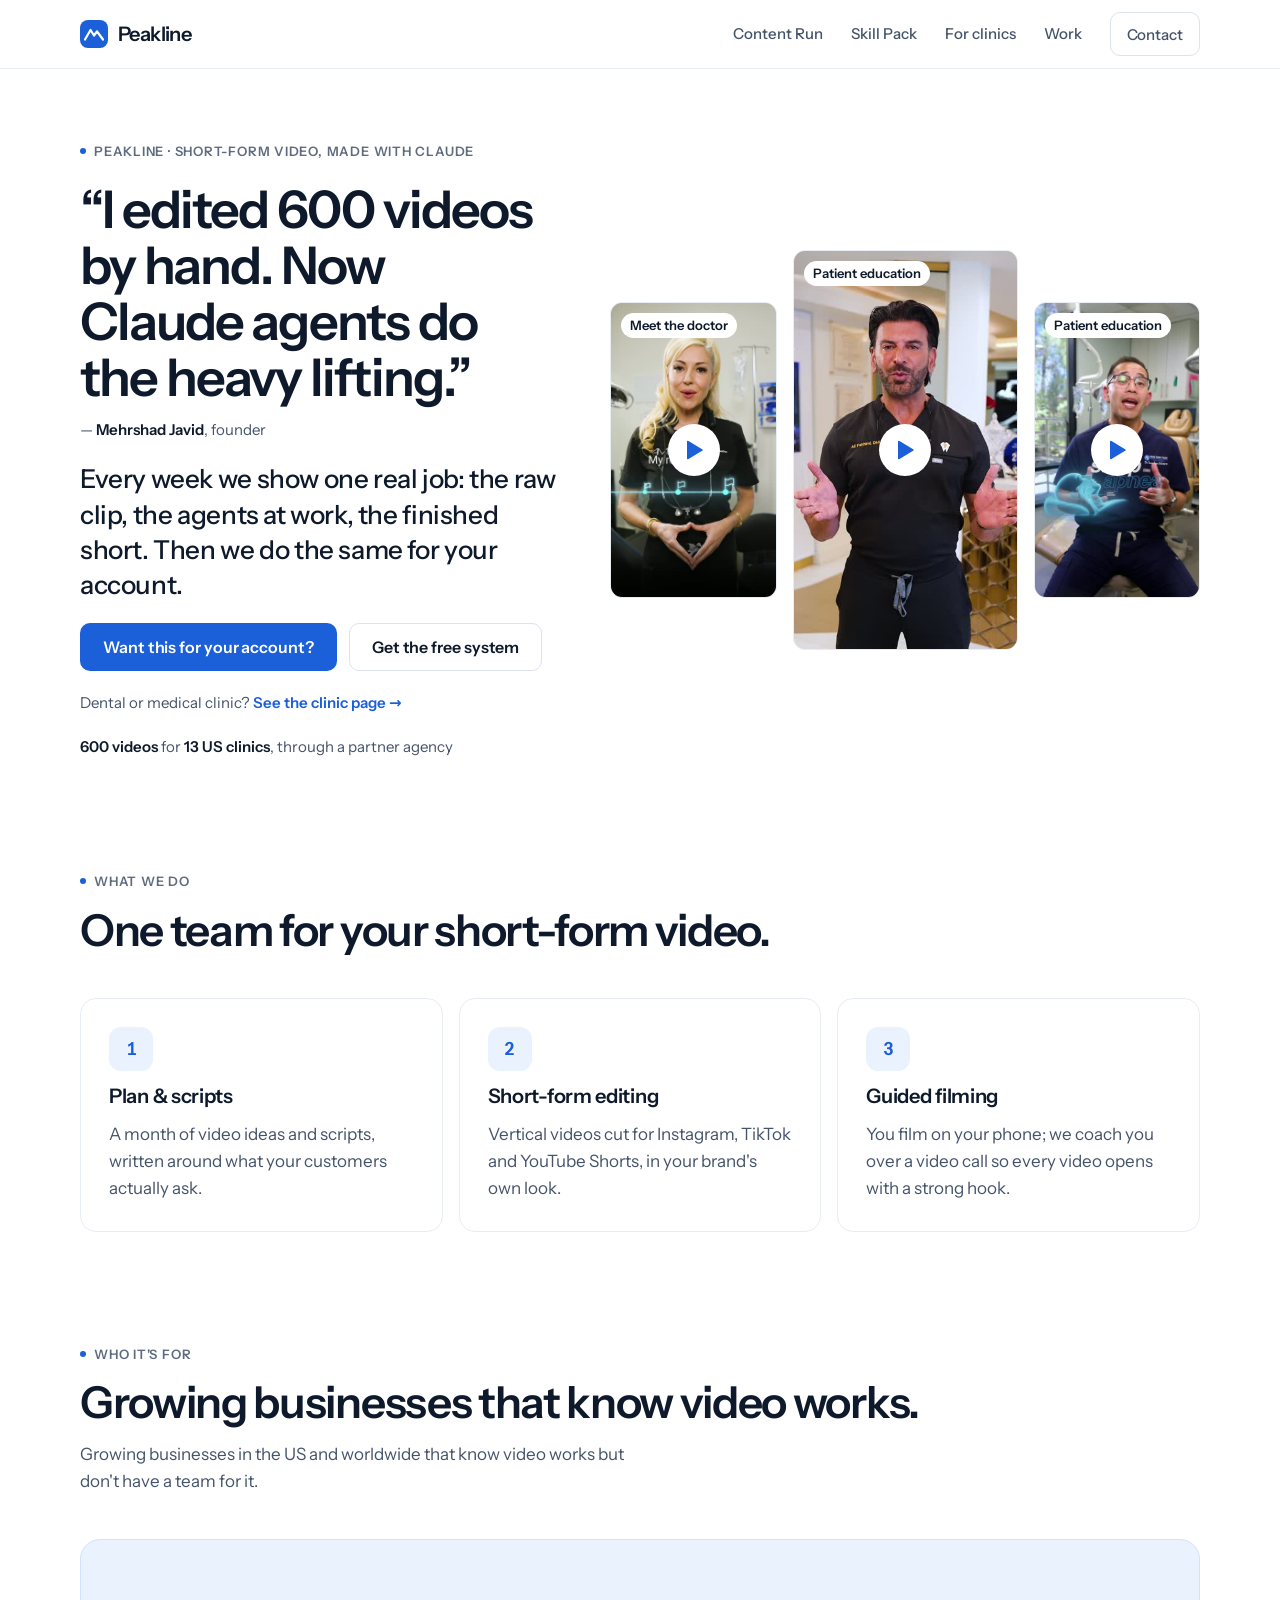
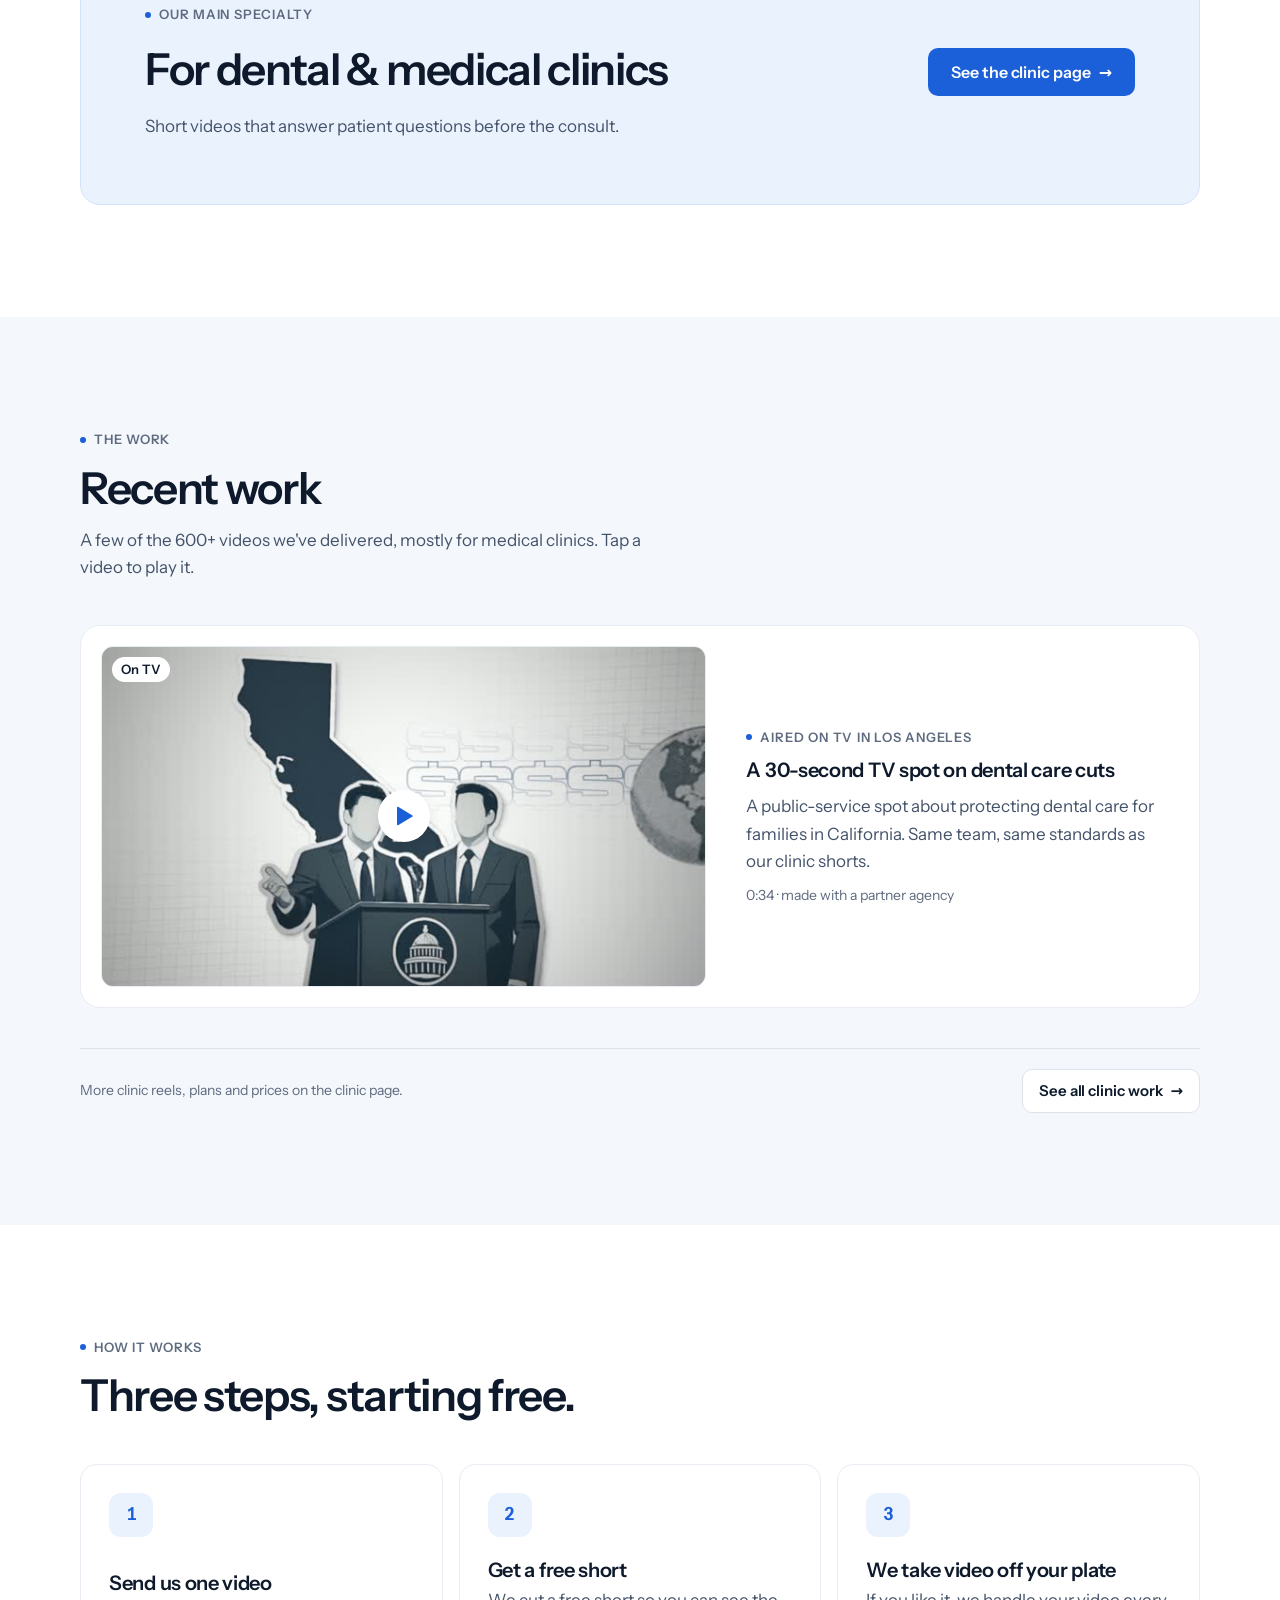
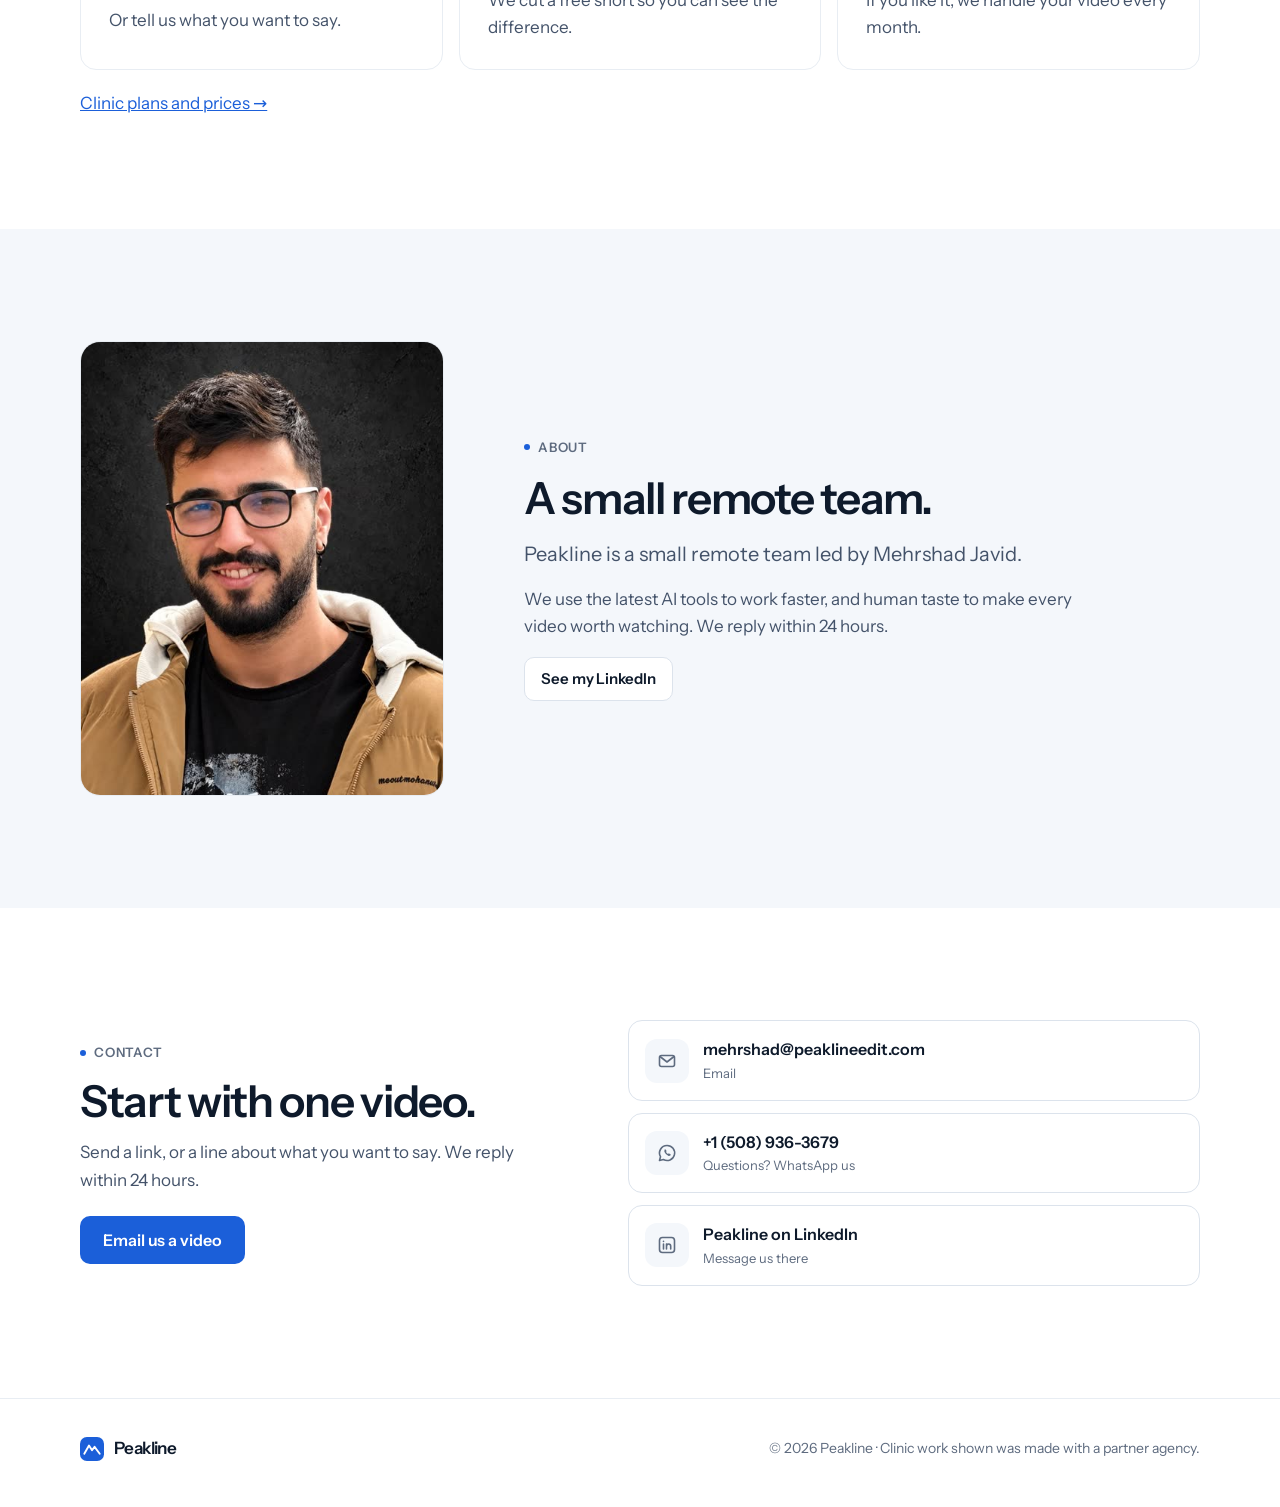
==== commit 4af6e8cf: "Content Engine: founder hero, /system/ + /pack/, no results claims, doctor-only clips Co-Authored-By" ====
--- a/index.html
+++ b/index.html
@@ -3,13 +3,13 @@
 <head>
 <meta charset="utf-8">
 <meta name="viewport" content="width=device-width, initial-scale=1">
-<title>Peakline · Short-form video team for growing businesses</title>
-<meta name="description" content="We plan, script and edit short-form videos for growing businesses in the US and worldwide. 600+ videos delivered. Send one video and get a free short.">
+<title>Peakline · Short-form video, made with Claude agents</title>
+<meta name="description" content="I edited 600 videos by hand. Now Claude agents do the heavy lifting and two editors finish every video. See one real job each week, or have us run yours.">
 
 <link rel="canonical" href="https://peaklineedit.com/">
 <meta property="og:type" content="website">
-<meta property="og:title" content="Peakline · Your content team, without the hiring">
-<meta property="og:description" content="We plan, script and edit short-form video for growing businesses in the US and beyond. 600+ videos delivered.">
+<meta property="og:title" content="Peakline · Short-form video, made with Claude agents">
+<meta property="og:description" content="I edited 600 videos by hand. Now Claude agents do the heavy lifting and two editors finish every video. See one real job each week, or have us run yours.">
 <meta property="og:url" content="https://peaklineedit.com/">
 <meta name="theme-color" content="#FFFFFF">
 <link rel="icon" href="data:image/svg+xml,%3Csvg xmlns='http://www.w3.org/2000/svg' viewBox='0 0 28 28'%3E%3Crect width='28' height='28' rx='8' fill='%231B5FD9'/%3E%3Cpath d='M5 19.5 10.5 10l3.5 5.5 3-4 6 8' stroke='%23fff' stroke-width='2.2' fill='none' stroke-linecap='round' stroke-linejoin='round'/%3E%3C/svg%3E">
@@ -227,7 +227,7 @@
 .pk-morework summary{display:inline-flex;align-items:center;min-height:44px;padding:0 4px;color:var(--ink-2);font-weight:500;font-size:15px;cursor:pointer;text-decoration:underline;text-underline-offset:4px;text-decoration-color:var(--line)}
 .pk-morework summary:hover{color:var(--ink)}
 .pk-morework[open] summary{margin-bottom:20px}
-@container (min-width:1024px){.pk-grid--n4{grid-template-columns:repeat(4,minmax(0,1fr))}}
+@container (min-width:1024px){.pk-grid--n4,.pk-grid--n8{grid-template-columns:repeat(4,minmax(0,1fr))}}
 /* bigger hero videos (Mehrshad 2026-10-31: "so small") */
 @container (max-width:639.98px){
   .pk-hero-reel{display:flex;gap:12px;overflow-x:auto;scroll-snap-type:x mandatory;margin-inline:-20px;padding-inline:20px;scroll-padding-inline:20px;scrollbar-width:none}
@@ -252,6 +252,17 @@
 .pk-price b{color:var(--ink);font-size:34px;font-weight:600;letter-spacing:-.03em;line-height:1}
 .pk-from{flex-basis:100%;color:var(--ink);font-size:15px;font-weight:700;letter-spacing:-.01em;margin-bottom:2px}
 
+/* founder quote hero + preview gaps */
+.pk-h1--quote{font-size:clamp(2rem,1.4rem + 2.6cqi,3.25rem);line-height:1.08}
+.pk-cite{display:block;margin-top:-8px;color:var(--ink-2);font-size:15px;font-style:normal}
+.pk-cite b{color:var(--ink);font-weight:600}
+.pk-proofline{color:var(--ink-2);font-size:15px}
+.pk-proofline b{color:var(--ink);font-weight:600}
+.pk-sidelink{font-size:15px;color:var(--ink-2)}
+.pk-sidelink a{color:var(--blue);font-weight:600;text-decoration:none}
+.pk-verify{background:#FFF1A8;color:#5A4500;border-radius:4px;padding:0 4px;font-weight:600}
+.pk-note{padding:24px;border-radius:16px;background:var(--blue-tint);border:1px solid #D3E2FB}
+
 </style>
 </head>
 <body>
@@ -265,10 +276,10 @@
 <span>Peakline</span>
 </a>
 <nav class="pk-nav" aria-label="Main">
-<a href="#services">What we do</a>
+<a href="/system/">Content Run</a>
+<a href="/pack/">Skill Pack</a>
+<a href="/clinics/">For clinics</a>
 <a href="#work">Work</a>
-<a href="/clinics/">For clinics</a>
-<a href="#how">How it works</a>
 <a class="pk-btn pk-btn--line pk-btn--sm pk-head-cta-desk" href="#contact">Contact</a>
 </nav>
 <a class="pk-btn pk-btn--line pk-btn--sm pk-head-cta-phone" href="#contact">Contact</a>
@@ -279,21 +290,21 @@
 <section class="pk-hero" id="top">
 <div class="pk-wrap pk-hero-grid">
 <div class="pk-hero-text">
-<span class="pk-label"><i></i>Short-form video team</span>
-<h1 class="pk-h1">Your content team, without the hiring.</h1>
-<p class="pk-sub">We plan, script and edit short-form video for growing businesses in the US and beyond, using the latest AI tools with human taste on top.</p>
+<span class="pk-label"><i></i>Peakline · short-form video, made with Claude</span>
+<h1 class="pk-h1 pk-h1--quote">&ldquo;I edited 600 videos by hand. Now Claude agents do the heavy lifting.&rdquo;</h1>
+<cite class="pk-cite">&mdash; <b>Mehrshad Javid</b>, founder</cite>
+<p class="pk-sub">Every week we show one real job: the raw clip, the agents at work, the finished short. Then we do the same for your account.</p>
 <div class="pk-ctas">
-<a class="pk-btn pk-btn--blue" href="#contact">Get a free short</a>
-<a class="pk-btn pk-btn--line" href="#work">See the work</a>
-</div>
-<div class="pk-stats" style="grid-template-columns:minmax(0,1fr)">
-<div class="pk-stat"><b>600+</b><span>videos delivered</span></div>
-</div>
+<a class="pk-btn pk-btn--blue" href="/system/">Want this for your account?</a>
+<a class="pk-btn pk-btn--line" href="/pack/">Get the free system</a>
+</div>
+<p class="pk-sidelink">Dental or medical clinic? <a href="/clinics/">See the clinic page <span aria-hidden="true">&rarr;</span></a></p>
+<p class="pk-proofline"><b>600 videos</b> for <b>13 US clinics</b>, through a partner agency</p>
 </div>
 <div class="pk-hero-reel" aria-label="Three example shorts">
 <button type="button" class="pk-card" data-cat="doctors" aria-label="Play: Meet the doctor" data-src="/media/doctor-intro.mp4"><span class="pk-poster has-img"><img src="[data-uri]" alt="" loading="lazy" decoding="async"><span class="pk-tag">Meet the doctor</span><span class="pk-play" aria-hidden="true"><svg width="18" height="20" viewBox="0 0 18 20"><path d="M2 1.8v16.4a1 1 0 0 0 1.5.86l13.6-8.2a1 1 0 0 0 0-1.72L3.5.94A1 1 0 0 0 2 1.8Z" fill="#1B5FD9"></path></svg></span><span class="pk-cap" aria-hidden="true"><span></span><span></span></span></span></button>
-<button type="button" class="pk-card" data-cat="care" aria-label="Play: Caring for nervous patients" data-src="/media/nervous-patients.mp4"><span class="pk-poster has-img"><img src="[data-uri]" alt="" loading="lazy" decoding="async"><span class="pk-tag">Patient care</span><span class="pk-play" aria-hidden="true"><svg width="18" height="20" viewBox="0 0 18 20"><path d="M2 1.8v16.4a1 1 0 0 0 1.5.86l13.6-8.2a1 1 0 0 0 0-1.72L3.5.94A1 1 0 0 0 2 1.8Z" fill="#1B5FD9"></path></svg></span><span class="pk-cap" aria-hidden="true"><span></span><span></span></span></span></button>
 <button type="button" class="pk-card" data-cat="education" aria-label="Play: Living with missing teeth" data-src="/media/missing-teeth.mp4"><span class="pk-poster has-img"><img src="[data-uri]" alt="" loading="lazy" decoding="async"><span class="pk-tag">Patient education</span><span class="pk-play" aria-hidden="true"><svg width="18" height="20" viewBox="0 0 18 20"><path d="M2 1.8v16.4a1 1 0 0 0 1.5.86l13.6-8.2a1 1 0 0 0 0-1.72L3.5.94A1 1 0 0 0 2 1.8Z" fill="#1B5FD9"></path></svg></span><span class="pk-cap" aria-hidden="true"><span></span><span></span></span></span></button>
+<button type="button" class="pk-card" data-cat="education" aria-label="Play: Sleep apnea and the jaw" data-src="/media/sleep-apnea.mp4"><span class="pk-poster has-img"><img src="[data-uri]" alt="" loading="lazy" decoding="async"><span class="pk-tag">Patient education</span><span class="pk-play" aria-hidden="true"><svg width="18" height="20" viewBox="0 0 18 20"><path d="M2 1.8v16.4a1 1 0 0 0 1.5.86l13.6-8.2a1 1 0 0 0 0-1.72L3.5.94A1 1 0 0 0 2 1.8Z" fill="#1B5FD9"></path></svg></span><span class="pk-cap" aria-hidden="true"><span></span><span></span></span></span></button>
 </div>
 </div>
 </section>
@@ -322,7 +333,7 @@
 <div class="pk-offer">
 <span class="pk-label"><i></i>Our main specialty</span>
 <h2 class="pk-h2">For dental &amp; medical clinics</h2>
-<p class="pk-p">Short videos that turn viewers into booked consultations.</p>
+<p class="pk-p">Short videos that answer patient questions before the consult.</p>
 <a class="pk-btn pk-btn--blue" href="/clinics/">See the clinic page <span aria-hidden="true">→</span></a>
 </div>
 </div>
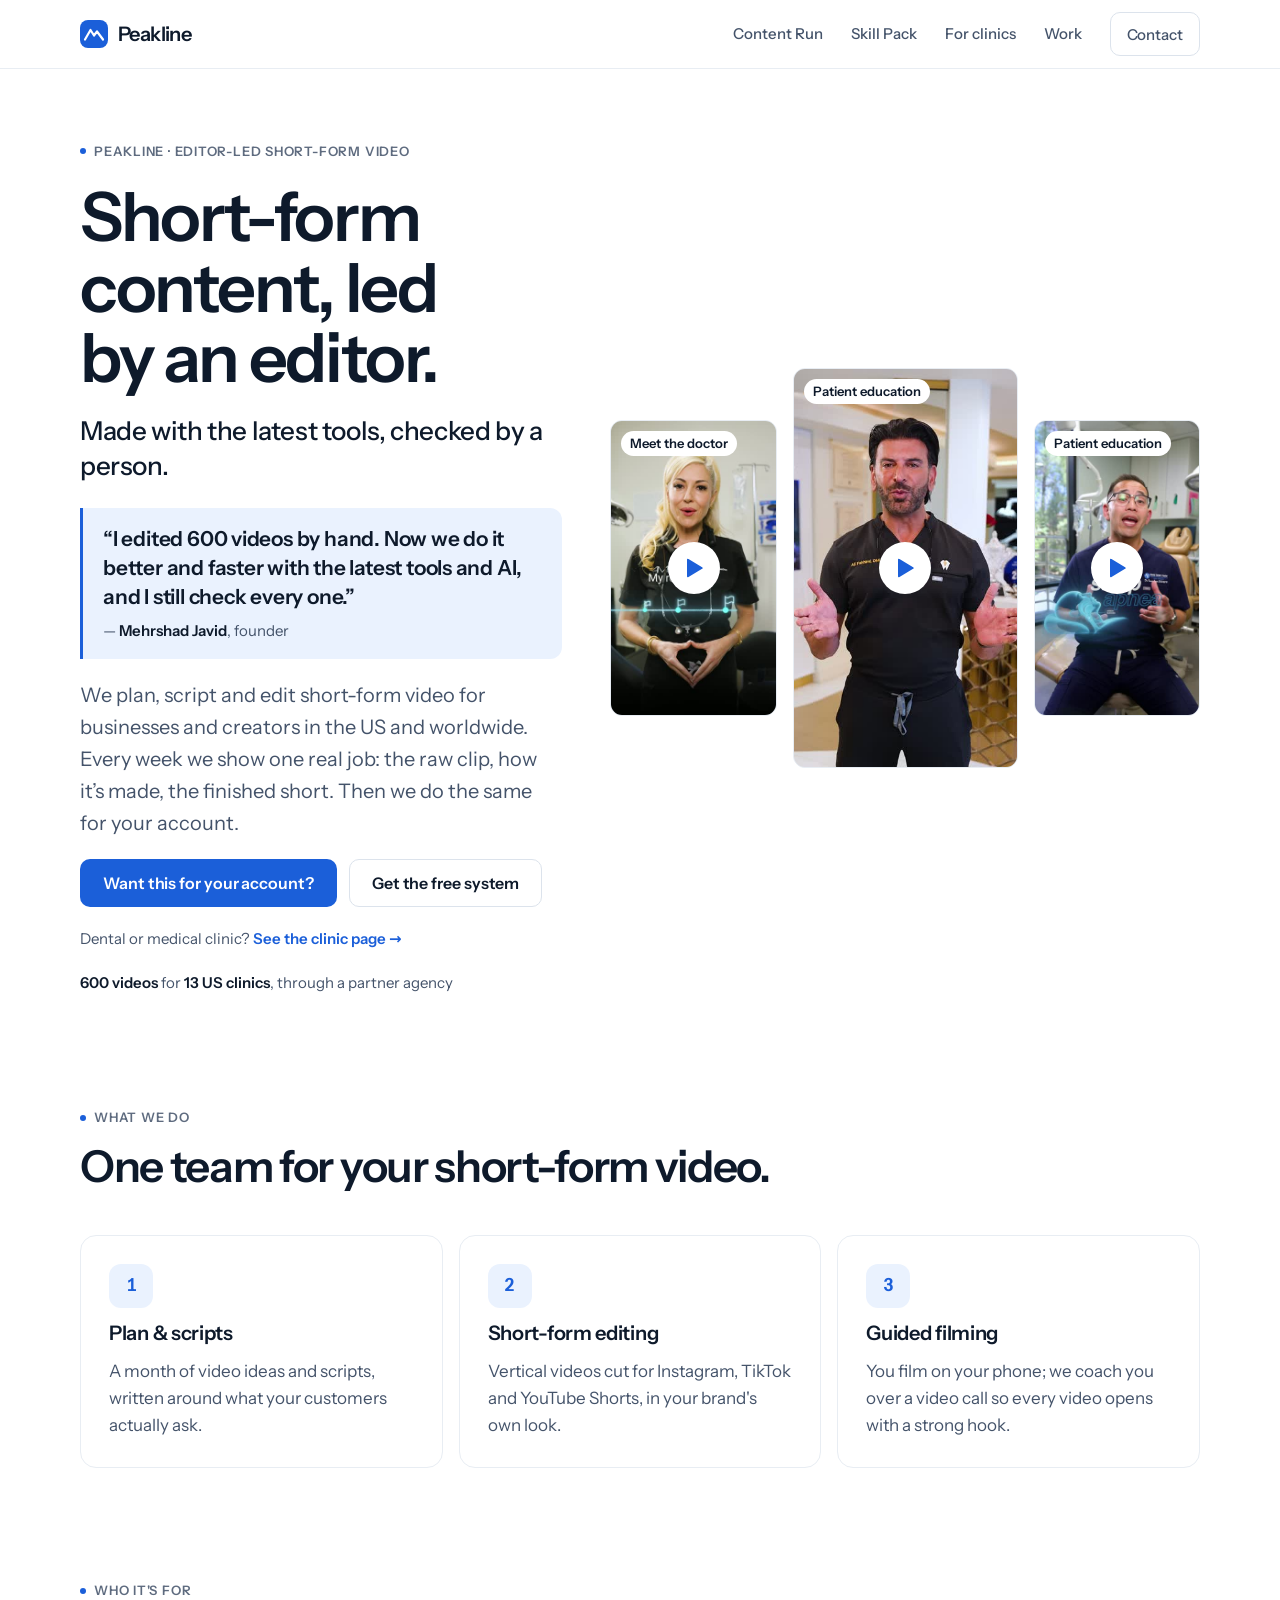
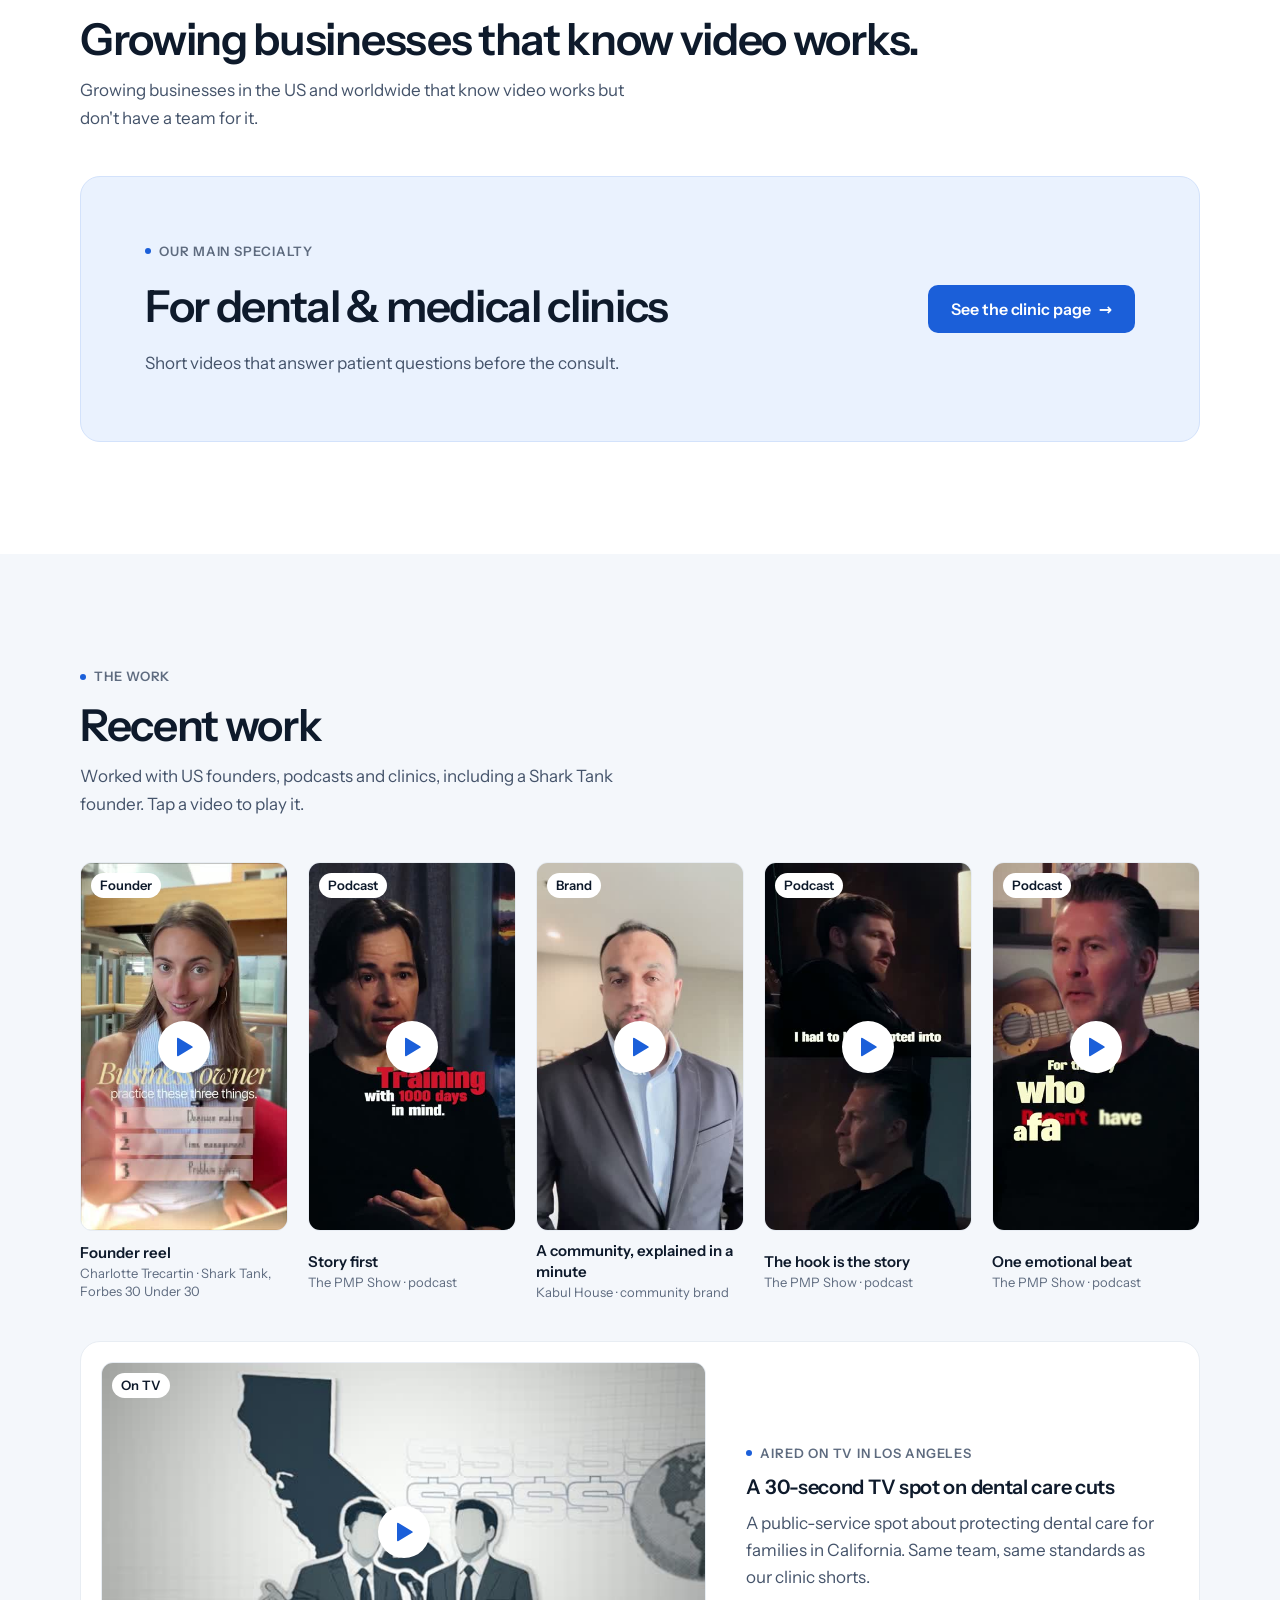
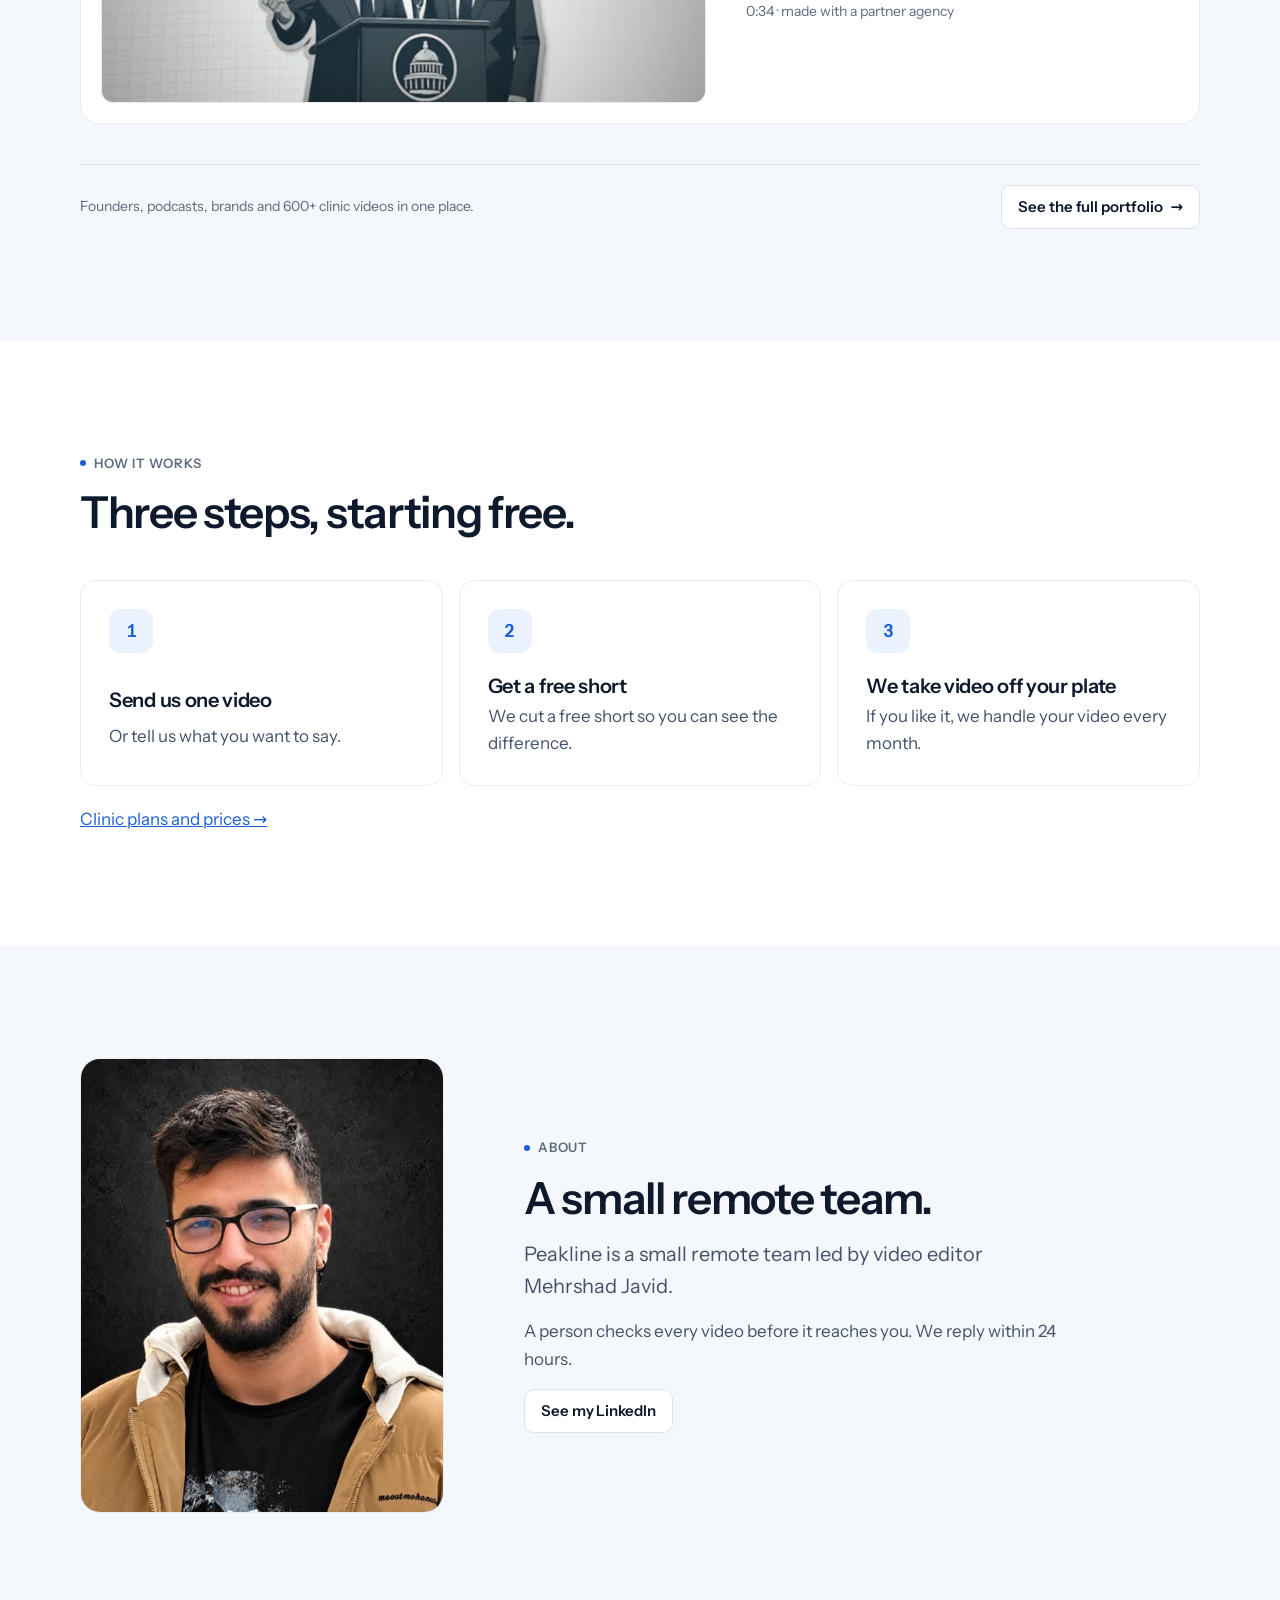
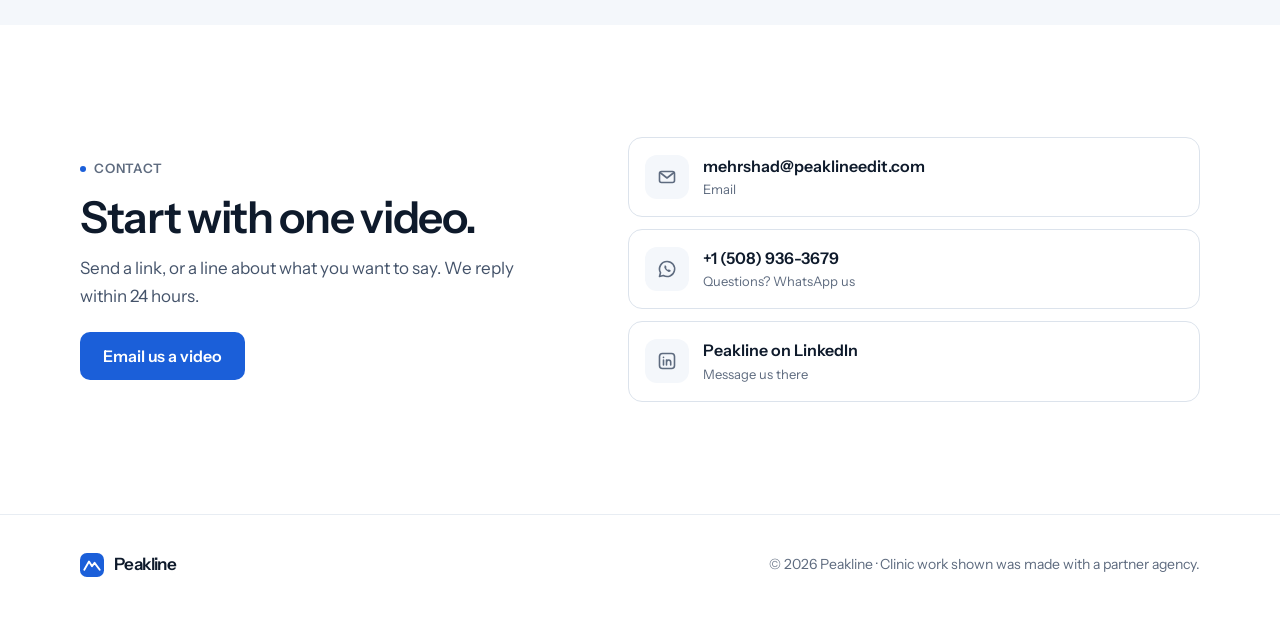
==== commit cf131d4d: "Editor-led positioning, /work/ portfolio, /hello/ landing, 5 direct-client videos Co-Authored-By: Cl" ====
--- a/index.html
+++ b/index.html
@@ -3,13 +3,13 @@
 <head>
 <meta charset="utf-8">
 <meta name="viewport" content="width=device-width, initial-scale=1">
-<title>Peakline · Short-form video, made with Claude agents</title>
-<meta name="description" content="I edited 600 videos by hand. Now Claude agents do the heavy lifting and two editors finish every video. See one real job each week, or have us run yours.">
+<title>Peakline · Editor-led short-form video</title>
+<meta name="description" content="Short-form content led by an editor, made with the latest tools and checked by a person. See one real job each week, or have us run your account.">
 
 <link rel="canonical" href="https://peaklineedit.com/">
 <meta property="og:type" content="website">
-<meta property="og:title" content="Peakline · Short-form video, made with Claude agents">
-<meta property="og:description" content="I edited 600 videos by hand. Now Claude agents do the heavy lifting and two editors finish every video. See one real job each week, or have us run yours.">
+<meta property="og:title" content="Peakline · Editor-led short-form video">
+<meta property="og:description" content="Short-form content led by an editor, made with the latest tools and checked by a person. See one real job each week, or have us run your account.">
 <meta property="og:url" content="https://peaklineedit.com/">
 <meta name="theme-color" content="#FFFFFF">
 <link rel="icon" href="data:image/svg+xml,%3Csvg xmlns='http://www.w3.org/2000/svg' viewBox='0 0 28 28'%3E%3Crect width='28' height='28' rx='8' fill='%231B5FD9'/%3E%3Cpath d='M5 19.5 10.5 10l3.5 5.5 3-4 6 8' stroke='%23fff' stroke-width='2.2' fill='none' stroke-linecap='round' stroke-linejoin='round'/%3E%3C/svg%3E">
@@ -263,6 +263,14 @@
 .pk-verify{background:#FFF1A8;color:#5A4500;border-radius:4px;padding:0 4px;font-weight:600}
 .pk-note{padding:24px;border-radius:16px;background:var(--blue-tint);border:1px solid #D3E2FB}
 
+/* founder quote card under the hero headline */
+.pk-founder{margin:4px 0 0;padding:16px 20px;border-left:3px solid var(--blue);background:var(--blue-tint);border-radius:0 12px 12px 0}
+.pk-founder blockquote{margin:0;color:var(--ink);font-size:clamp(1.05rem,.95rem + .5cqi,1.3rem);line-height:1.4;font-weight:600;letter-spacing:-.01em}
+.pk-founder .pk-cite{margin-top:8px}
+
+@container (min-width:1024px){.pk-grid--n6{grid-template-columns:repeat(6,minmax(0,1fr));gap:28px 14px}}
+.pk-sec-sub{margin:48px 0 20px}
+
 </style>
 </head>
 <body>
@@ -279,7 +287,7 @@
 <a href="/system/">Content Run</a>
 <a href="/pack/">Skill Pack</a>
 <a href="/clinics/">For clinics</a>
-<a href="#work">Work</a>
+<a href="/work/">Work</a>
 <a class="pk-btn pk-btn--line pk-btn--sm pk-head-cta-desk" href="#contact">Contact</a>
 </nav>
 <a class="pk-btn pk-btn--line pk-btn--sm pk-head-cta-phone" href="#contact">Contact</a>
@@ -290,10 +298,14 @@
 <section class="pk-hero" id="top">
 <div class="pk-wrap pk-hero-grid">
 <div class="pk-hero-text">
-<span class="pk-label"><i></i>Peakline · short-form video, made with Claude</span>
-<h1 class="pk-h1 pk-h1--quote">&ldquo;I edited 600 videos by hand. Now Claude agents do the heavy lifting.&rdquo;</h1>
+<span class="pk-label"><i></i>Peakline · editor-led short-form video</span>
+<h1 class="pk-h1">Short-form content, led by an editor.</h1>
+<p class="pk-sub">Made with the latest tools, checked by a person.</p>
+<figure class="pk-founder">
+<blockquote>&ldquo;I edited 600 videos by hand. Now we do it better and faster with the latest tools and AI, and I still check every one.&rdquo;</blockquote>
 <cite class="pk-cite">&mdash; <b>Mehrshad Javid</b>, founder</cite>
-<p class="pk-sub">Every week we show one real job: the raw clip, the agents at work, the finished short. Then we do the same for your account.</p>
+</figure>
+<p class="pk-lead">We plan, script and edit short-form video for businesses and creators in the US and worldwide. Every week we show one real job: the raw clip, how it&rsquo;s made, the finished short. Then we do the same for your account.</p>
 <div class="pk-ctas">
 <a class="pk-btn pk-btn--blue" href="/system/">Want this for your account?</a>
 <a class="pk-btn pk-btn--line" href="/pack/">Get the free system</a>
@@ -344,12 +356,19 @@
 <div class="pk-head-block">
 <span class="pk-label"><i></i>The work</span>
 <h2 class="pk-h2">Recent work</h2>
-<p class="pk-p">A few of the 600+ videos we've delivered, mostly for medical clinics. Tap a video to play it.</p>
+<p class="pk-p">Worked with US founders, podcasts and clinics, including a Shark Tank founder. Tap a video to play it.</p>
+</div>
+<div class="pk-grid pk-grid--n5" style="margin-bottom:40px">
+<button type="button" class="pk-card" data-cat="" aria-label="Play: Founder reel" data-src="/media/charlotte.mp4"><span class="pk-poster has-img"><img src="[data-uri]" alt="" loading="lazy" decoding="async"><span class="pk-tag">Founder</span><span class="pk-play" aria-hidden="true"><svg width="18" height="20" viewBox="0 0 18 20"><path d="M2 1.8v16.4a1 1 0 0 0 1.5.86l13.6-8.2a1 1 0 0 0 0-1.72L3.5.94A1 1 0 0 0 2 1.8Z" fill="#1B5FD9"></path></svg></span><span class="pk-cap" aria-hidden="true"><span></span><span></span></span></span><span class="pk-card-meta"><b>Founder reel</b><span>Charlotte Trecartin · Shark Tank, Forbes 30 Under 30</span></span></button>
+<button type="button" class="pk-card" data-cat="" aria-label="Play: Story first" data-src="/media/pmp-storytelling.mp4"><span class="pk-poster has-img"><img src="[data-uri]" alt="" loading="lazy" decoding="async"><span class="pk-tag">Podcast</span><span class="pk-play" aria-hidden="true"><svg width="18" height="20" viewBox="0 0 18 20"><path d="M2 1.8v16.4a1 1 0 0 0 1.5.86l13.6-8.2a1 1 0 0 0 0-1.72L3.5.94A1 1 0 0 0 2 1.8Z" fill="#1B5FD9"></path></svg></span><span class="pk-cap" aria-hidden="true"><span></span><span></span></span></span><span class="pk-card-meta"><b>Story first</b><span>The PMP Show · podcast</span></span></button>
+<button type="button" class="pk-card" data-cat="" aria-label="Play: A community, explained in a minute" data-src="/media/kabul-house.mp4"><span class="pk-poster has-img"><img src="[data-uri]" alt="" loading="lazy" decoding="async"><span class="pk-tag">Brand</span><span class="pk-play" aria-hidden="true"><svg width="18" height="20" viewBox="0 0 18 20"><path d="M2 1.8v16.4a1 1 0 0 0 1.5.86l13.6-8.2a1 1 0 0 0 0-1.72L3.5.94A1 1 0 0 0 2 1.8Z" fill="#1B5FD9"></path></svg></span><span class="pk-cap" aria-hidden="true"><span></span><span></span></span></span><span class="pk-card-meta"><b>A community, explained in a minute</b><span>Kabul House · community brand</span></span></button>
+<button type="button" class="pk-card" data-cat="" aria-label="Play: The hook is the story" data-src="/media/pmp-wanted-to-be-happy.mp4"><span class="pk-poster has-img"><img src="[data-uri]" alt="" loading="lazy" decoding="async"><span class="pk-tag">Podcast</span><span class="pk-play" aria-hidden="true"><svg width="18" height="20" viewBox="0 0 18 20"><path d="M2 1.8v16.4a1 1 0 0 0 1.5.86l13.6-8.2a1 1 0 0 0 0-1.72L3.5.94A1 1 0 0 0 2 1.8Z" fill="#1B5FD9"></path></svg></span><span class="pk-cap" aria-hidden="true"><span></span><span></span></span></span><span class="pk-card-meta"><b>The hook is the story</b><span>The PMP Show · podcast</span></span></button>
+<button type="button" class="pk-card" data-cat="" aria-label="Play: One emotional beat" data-src="/media/pmp-god-loves-us.mp4"><span class="pk-poster has-img"><img src="[data-uri]" alt="" loading="lazy" decoding="async"><span class="pk-tag">Podcast</span><span class="pk-play" aria-hidden="true"><svg width="18" height="20" viewBox="0 0 18 20"><path d="M2 1.8v16.4a1 1 0 0 0 1.5.86l13.6-8.2a1 1 0 0 0 0-1.72L3.5.94A1 1 0 0 0 2 1.8Z" fill="#1B5FD9"></path></svg></span><span class="pk-cap" aria-hidden="true"><span></span><span></span></span></span><span class="pk-card-meta"><b>One emotional beat</b><span>The PMP Show · podcast</span></span></button>
 </div>
 <div class="pk-feature"><button type="button" class="pk-card pk-feature-play" data-cat="feature" aria-label="Play: A 30-second TV spot on dental care cuts" data-src="/media/tv-spot.mp4"><span class="pk-poster pk-poster--wide has-img"><img src="[data-uri]" alt="" loading="lazy" decoding="async"><span class="pk-tag">On TV</span><span class="pk-play" aria-hidden="true"><svg width="18" height="20" viewBox="0 0 18 20"><path d="M2 1.8v16.4a1 1 0 0 0 1.5.86l13.6-8.2a1 1 0 0 0 0-1.72L3.5.94A1 1 0 0 0 2 1.8Z" fill="#1B5FD9"></path></svg></span><span class="pk-cap" aria-hidden="true"><span></span><span></span></span></span></button><div class="pk-feature-text"><span class="pk-label"><i></i>Aired on TV in Los Angeles</span><h3 class="pk-h3">A 30-second TV spot on dental care cuts</h3><p class="pk-p">A public-service spot about protecting dental care for families in California. Same team, same standards as our clinic shorts.</p><p class="pk-small">0:34 · made with a partner agency</p></div></div>
 <div class="pk-more">
-<p class="pk-small">More clinic reels, plans and prices on the clinic page.</p>
-<a class="pk-btn pk-btn--line pk-btn--sm" href="/clinics/#work">See all clinic work <span aria-hidden="true">→</span></a>
+<p class="pk-small">Founders, podcasts, brands and 600+ clinic videos in one place.</p>
+<a class="pk-btn pk-btn--line pk-btn--sm" href="/work/">See the full portfolio <span aria-hidden="true">→</span></a>
 </div>
 </div>
 </section>
@@ -376,8 +395,8 @@
 <div class="pk-about-text">
 <span class="pk-label"><i></i>About</span>
 <h2 class="pk-h2">A small remote team.</h2>
-<p class="pk-lead">Peakline is a small remote team led by Mehrshad Javid.</p>
-<p class="pk-p">We use the latest AI tools to work faster, and human taste to make every video worth watching. We reply within 24 hours.</p>
+<p class="pk-lead">Peakline is a small remote team led by video editor Mehrshad Javid.</p>
+<p class="pk-p">A person checks every video before it reaches you. We reply within 24 hours.</p>
 <a class="pk-btn pk-btn--line pk-btn--sm" href="https://www.linkedin.com/in/mehrshadjavid" target="_blank" rel="noopener">See my LinkedIn</a>
 </div>
 </div>
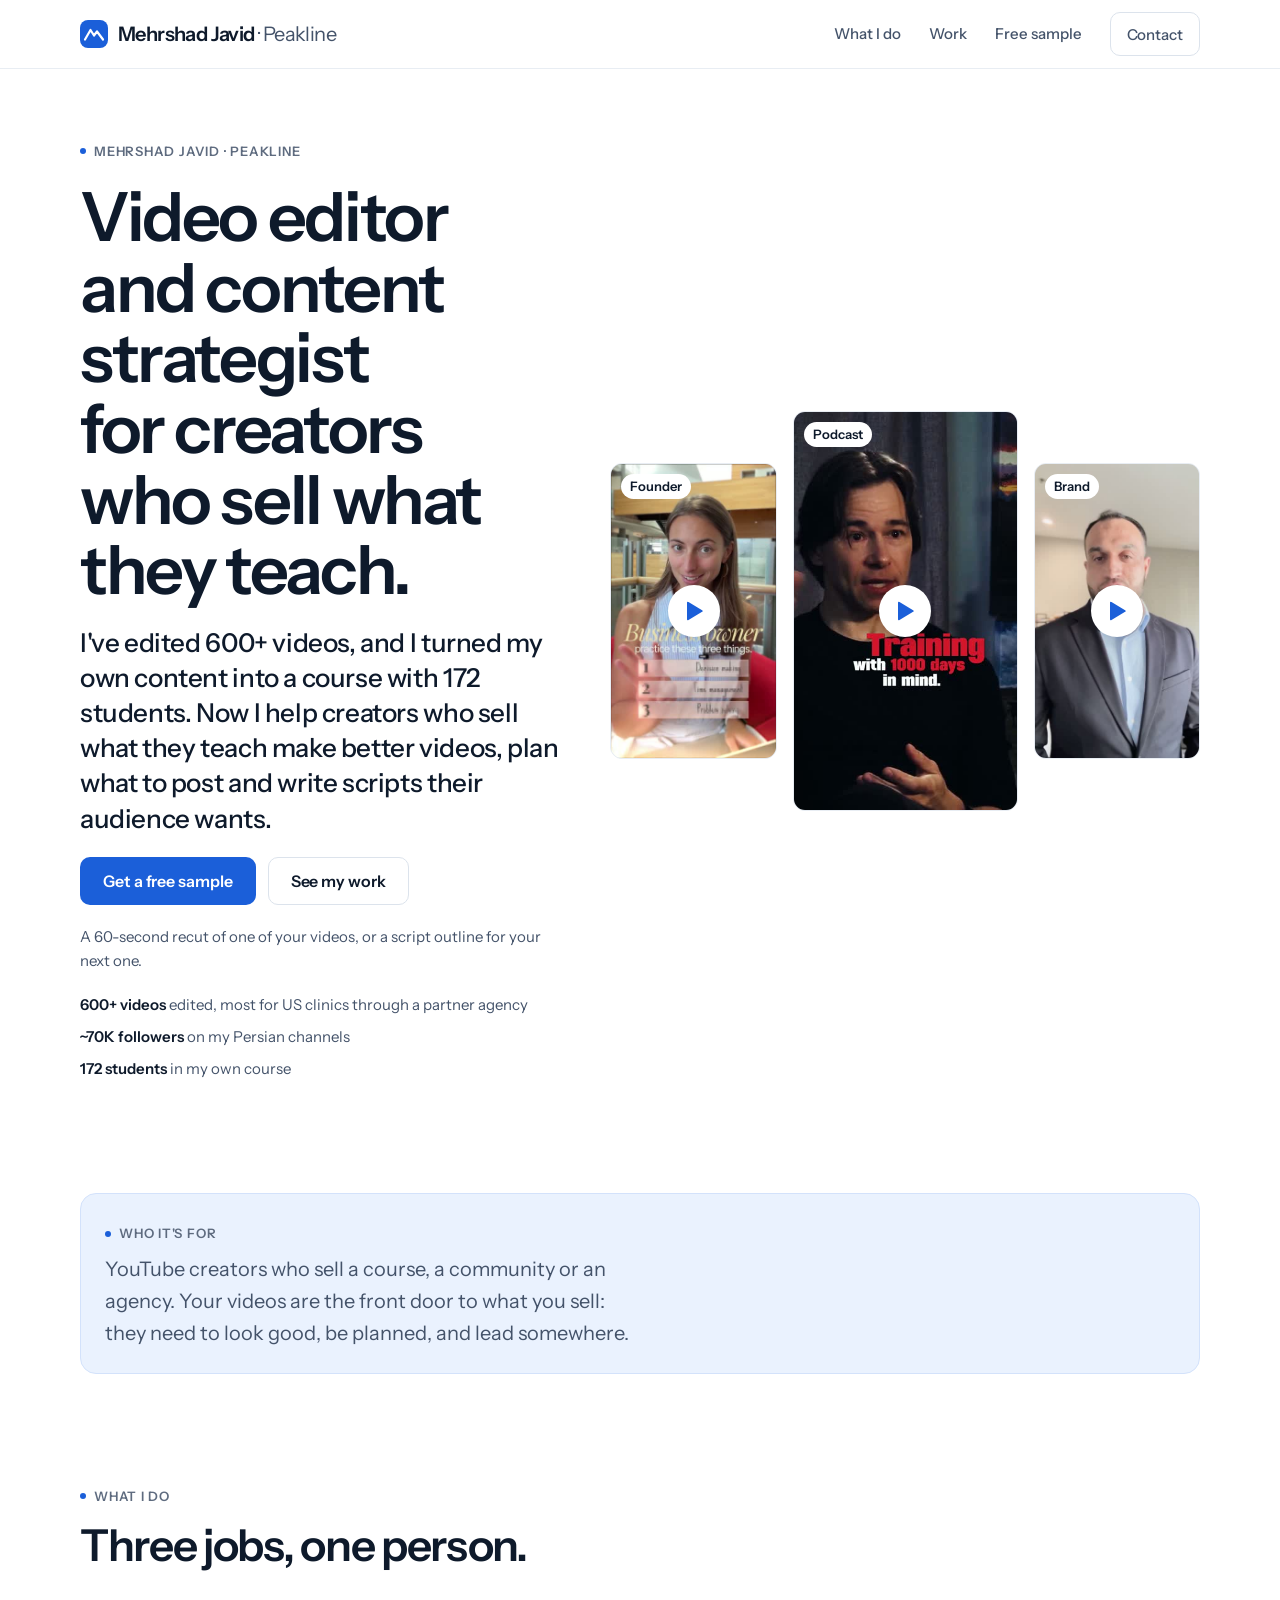
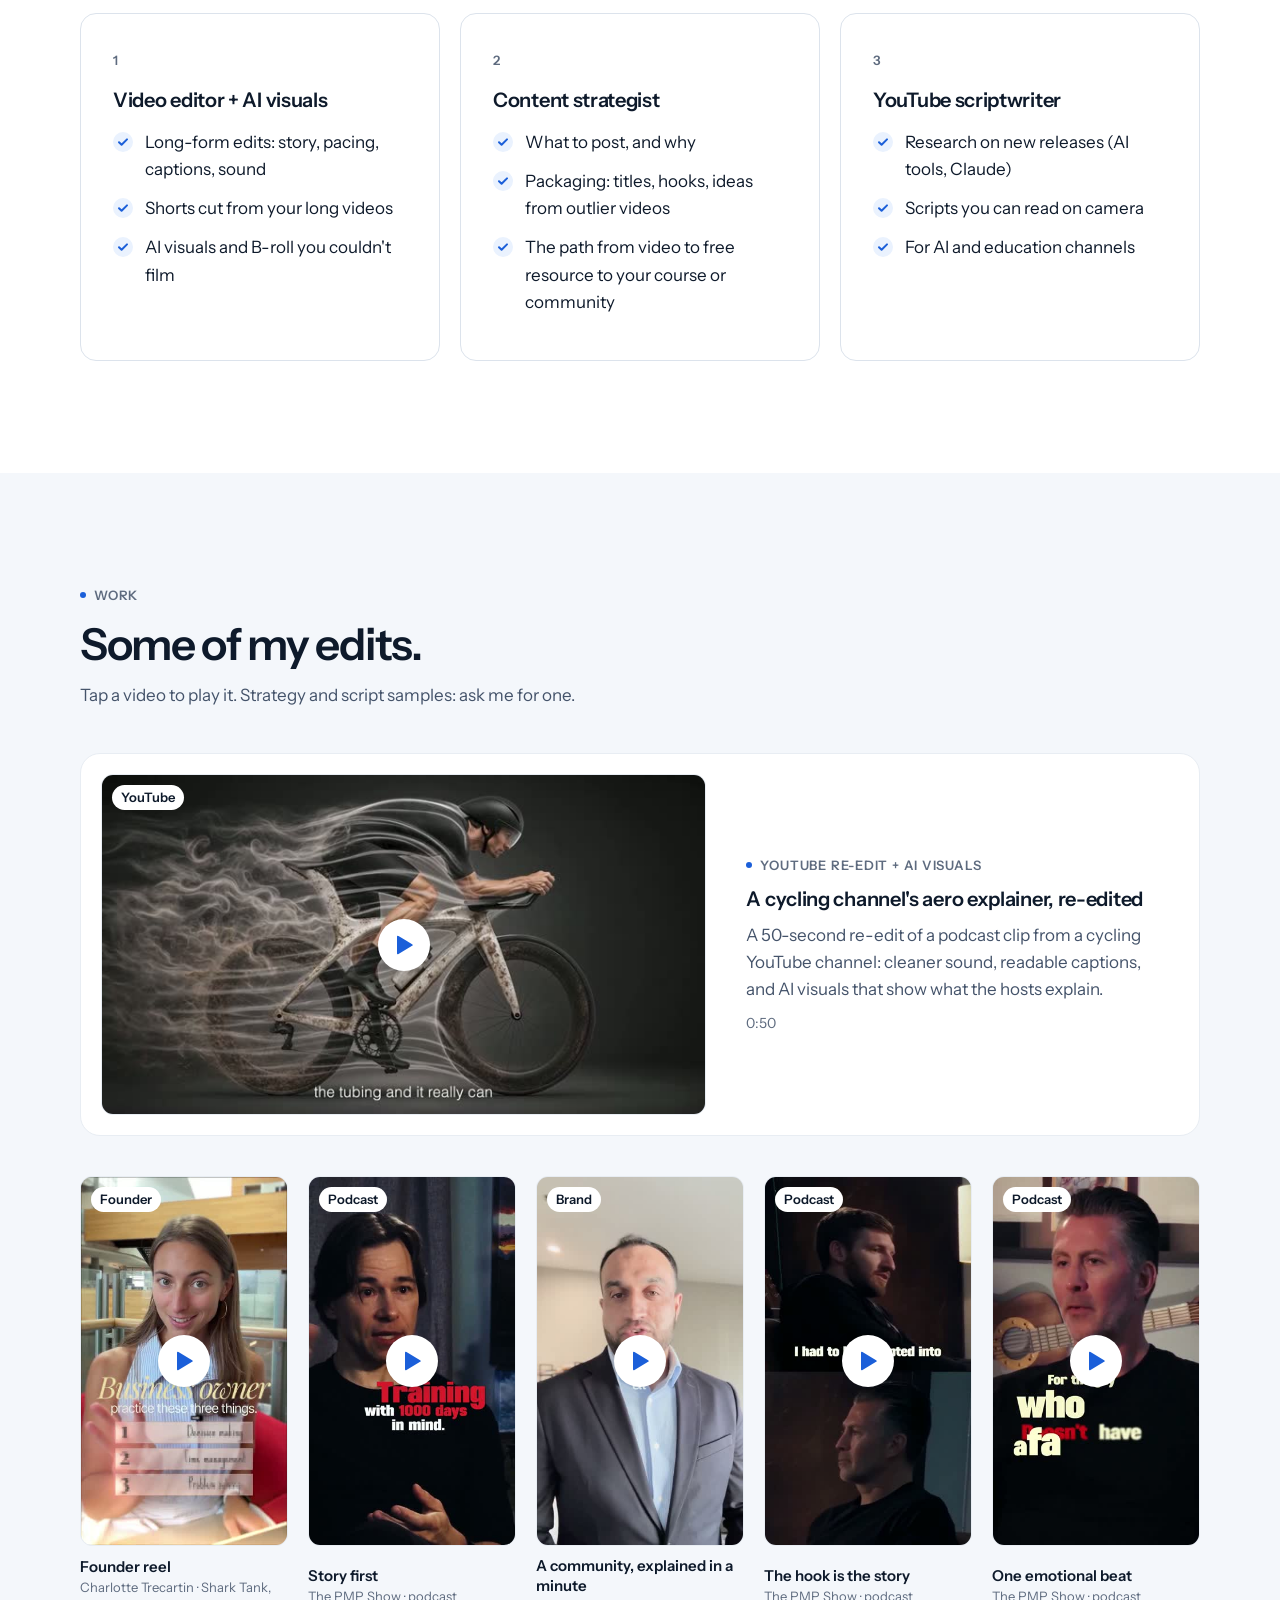
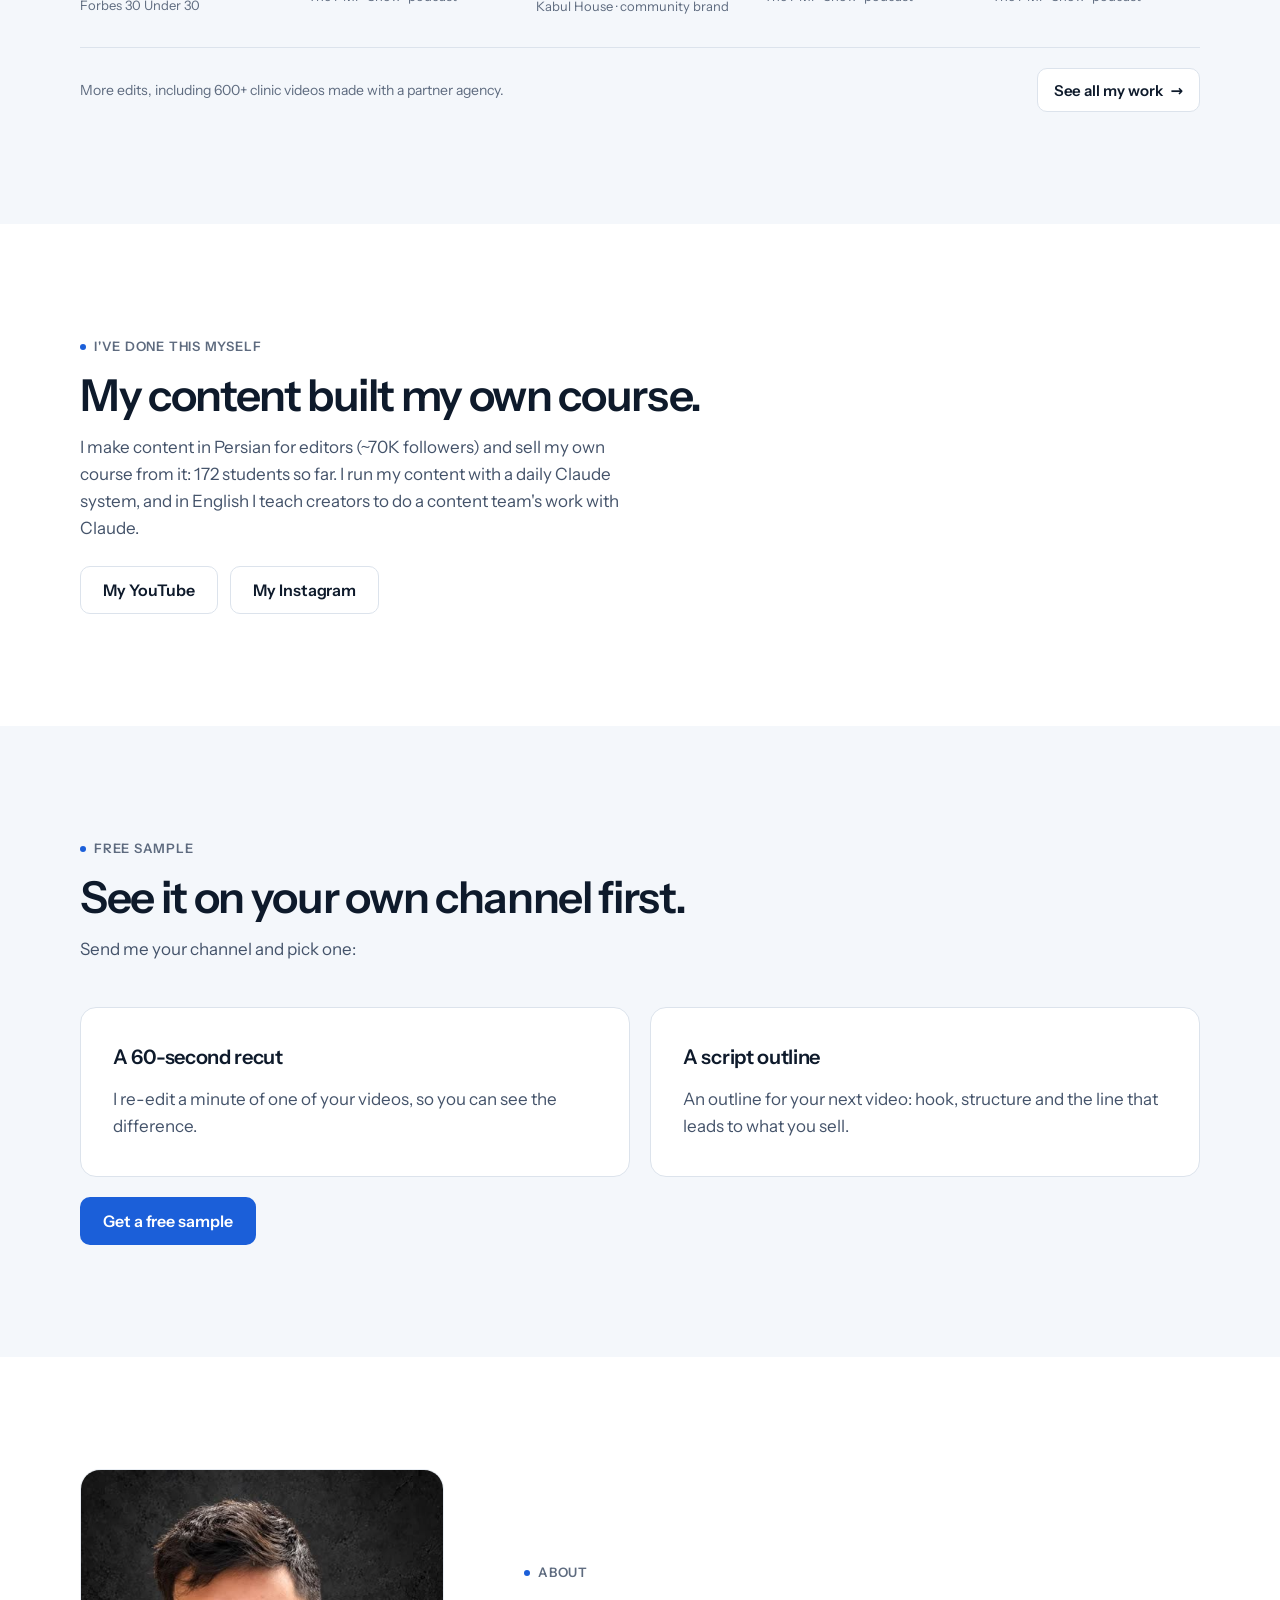
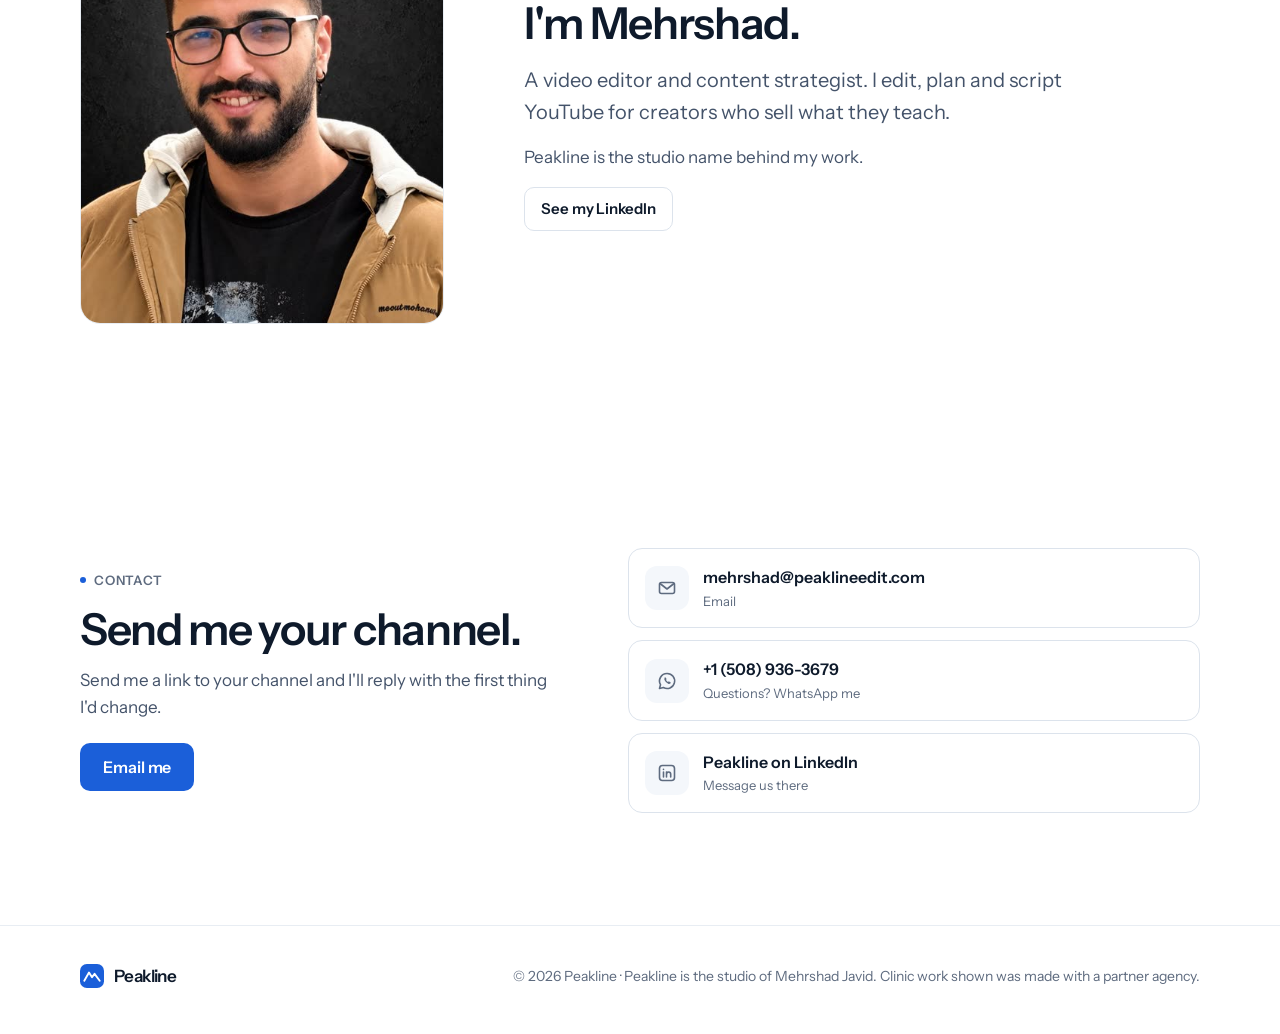
==== commit 1c842d4b: "Creator-entrepreneur site: editor + strategist + scriptwriter, /work/ by role, /hello/ free sample, " ====
--- a/index.html
+++ b/index.html
@@ -3,13 +3,13 @@
 <head>
 <meta charset="utf-8">
 <meta name="viewport" content="width=device-width, initial-scale=1">
-<title>Peakline · Editor-led short-form video</title>
-<meta name="description" content="Short-form content led by an editor, made with the latest tools and checked by a person. See one real job each week, or have us run your account.">
+<title>Mehrshad Javid · Video editor + content strategist for course creators</title>
+<meta name="description" content="I edit, plan and script YouTube for creators who sell courses. 600+ videos edited; my own content built a course with 172 students. Get a free sample.">
 
 <link rel="canonical" href="https://peaklineedit.com/">
 <meta property="og:type" content="website">
-<meta property="og:title" content="Peakline · Editor-led short-form video">
-<meta property="og:description" content="Short-form content led by an editor, made with the latest tools and checked by a person. See one real job each week, or have us run your account.">
+<meta property="og:title" content="Mehrshad Javid · Video editor + content strategist for course creators">
+<meta property="og:description" content="I edit, plan and script YouTube for creators who sell courses. 600+ videos edited; my own content built a course with 172 students. Get a free sample.">
 <meta property="og:url" content="https://peaklineedit.com/">
 <meta name="theme-color" content="#FFFFFF">
 <link rel="icon" href="data:image/svg+xml,%3Csvg xmlns='http://www.w3.org/2000/svg' viewBox='0 0 28 28'%3E%3Crect width='28' height='28' rx='8' fill='%231B5FD9'/%3E%3Cpath d='M5 19.5 10.5 10l3.5 5.5 3-4 6 8' stroke='%23fff' stroke-width='2.2' fill='none' stroke-linecap='round' stroke-linejoin='round'/%3E%3C/svg%3E">
@@ -271,6 +271,15 @@
 @container (min-width:1024px){.pk-grid--n6{grid-template-columns:repeat(6,minmax(0,1fr));gap:28px 14px}}
 .pk-sec-sub{margin:48px 0 20px}
 
+.pk-proofstrip{display:flex;flex-wrap:wrap;gap:8px 20px;color:var(--ink-2);font-size:15px}
+.pk-proofstrip b{color:var(--ink);font-weight:600}
+.pk-teach{display:grid;gap:24px}
+.pk-pillars{display:grid;gap:12px;grid-template-columns:repeat(2,minmax(0,1fr))}
+@container (min-width:1024px){.pk-pillars{grid-template-columns:repeat(4,minmax(0,1fr))}}
+.pk-pillar{padding:18px;border-radius:14px;background:#fff;border:1px solid var(--line-soft)}
+.pk-pillar b{display:block;margin-bottom:6px;color:var(--ink)}
+.pk-pillar span{color:var(--ink-2);font-size:14px;line-height:1.45}
+
 </style>
 </head>
 <body>
@@ -281,13 +290,12 @@
 <div class="pk-wrap">
 <a class="pk-logo" href="#top" aria-label="Peakline home">
 <svg width="28" height="28" viewBox="0 0 28 28" fill="none" aria-hidden="true"><rect width="28" height="28" rx="8" fill="#1B5FD9"></rect><path d="M5 19.5 10.5 10l3.5 5.5 3-4 6 8" stroke="#FFFFFF" stroke-width="2.2" stroke-linecap="round" stroke-linejoin="round"></path></svg>
-<span>Peakline</span>
+<span>Mehrshad Javid <span style="color:var(--ink-2);font-weight:400">· Peakline</span></span>
 </a>
 <nav class="pk-nav" aria-label="Main">
-<a href="/system/">Content Run</a>
-<a href="/pack/">Skill Pack</a>
-<a href="/clinics/">For clinics</a>
+<a href="#roles">What I do</a>
 <a href="/work/">Work</a>
+<a href="#sample">Free sample</a>
 <a class="pk-btn pk-btn--line pk-btn--sm pk-head-cta-desk" href="#contact">Contact</a>
 </nav>
 <a class="pk-btn pk-btn--line pk-btn--sm pk-head-cta-phone" href="#contact">Contact</a>
@@ -298,122 +306,120 @@
 <section class="pk-hero" id="top">
 <div class="pk-wrap pk-hero-grid">
 <div class="pk-hero-text">
-<span class="pk-label"><i></i>Peakline · editor-led short-form video</span>
-<h1 class="pk-h1">Short-form content, led by an editor.</h1>
-<p class="pk-sub">Made with the latest tools, checked by a person.</p>
-<figure class="pk-founder">
-<blockquote>&ldquo;I edited 600 videos by hand. Now we do it better and faster with the latest tools and AI, and I still check every one.&rdquo;</blockquote>
-<cite class="pk-cite">&mdash; <b>Mehrshad Javid</b>, founder</cite>
-</figure>
-<p class="pk-lead">We plan, script and edit short-form video for businesses and creators in the US and worldwide. Every week we show one real job: the raw clip, how it&rsquo;s made, the finished short. Then we do the same for your account.</p>
+<span class="pk-label"><i></i>Mehrshad Javid · Peakline</span>
+<h1 class="pk-h1">Video editor and content strategist for creators who sell what they teach.</h1>
+<p class="pk-sub">I've edited 600+ videos, and I turned my own content into a course with 172 students. Now I help creators who sell what they teach make better videos, plan what to post and write scripts their audience wants.</p>
 <div class="pk-ctas">
-<a class="pk-btn pk-btn--blue" href="/system/">Want this for your account?</a>
-<a class="pk-btn pk-btn--line" href="/pack/">Get the free system</a>
-</div>
-<p class="pk-sidelink">Dental or medical clinic? <a href="/clinics/">See the clinic page <span aria-hidden="true">&rarr;</span></a></p>
-<p class="pk-proofline"><b>600 videos</b> for <b>13 US clinics</b>, through a partner agency</p>
-</div>
-<div class="pk-hero-reel" aria-label="Three example shorts">
-<button type="button" class="pk-card" data-cat="doctors" aria-label="Play: Meet the doctor" data-src="/media/doctor-intro.mp4"><span class="pk-poster has-img"><img src="[data-uri]" alt="" loading="lazy" decoding="async"><span class="pk-tag">Meet the doctor</span><span class="pk-play" aria-hidden="true"><svg width="18" height="20" viewBox="0 0 18 20"><path d="M2 1.8v16.4a1 1 0 0 0 1.5.86l13.6-8.2a1 1 0 0 0 0-1.72L3.5.94A1 1 0 0 0 2 1.8Z" fill="#1B5FD9"></path></svg></span><span class="pk-cap" aria-hidden="true"><span></span><span></span></span></span></button>
-<button type="button" class="pk-card" data-cat="education" aria-label="Play: Living with missing teeth" data-src="/media/missing-teeth.mp4"><span class="pk-poster has-img"><img src="[data-uri]" alt="" loading="lazy" decoding="async"><span class="pk-tag">Patient education</span><span class="pk-play" aria-hidden="true"><svg width="18" height="20" viewBox="0 0 18 20"><path d="M2 1.8v16.4a1 1 0 0 0 1.5.86l13.6-8.2a1 1 0 0 0 0-1.72L3.5.94A1 1 0 0 0 2 1.8Z" fill="#1B5FD9"></path></svg></span><span class="pk-cap" aria-hidden="true"><span></span><span></span></span></span></button>
-<button type="button" class="pk-card" data-cat="education" aria-label="Play: Sleep apnea and the jaw" data-src="/media/sleep-apnea.mp4"><span class="pk-poster has-img"><img src="[data-uri]" alt="" loading="lazy" decoding="async"><span class="pk-tag">Patient education</span><span class="pk-play" aria-hidden="true"><svg width="18" height="20" viewBox="0 0 18 20"><path d="M2 1.8v16.4a1 1 0 0 0 1.5.86l13.6-8.2a1 1 0 0 0 0-1.72L3.5.94A1 1 0 0 0 2 1.8Z" fill="#1B5FD9"></path></svg></span><span class="pk-cap" aria-hidden="true"><span></span><span></span></span></span></button>
-</div>
-</div>
-</section>
-
-<section class="pk-sec" id="services" style="padding-top:0">
+<a class="pk-btn pk-btn--blue" href="#sample">Get a free sample</a>
+<a class="pk-btn pk-btn--line" href="/work/">See my work</a>
+</div>
+<p class="pk-sidelink">A 60-second recut of one of your videos, or a script outline for your next one.</p>
+<div class="pk-proofstrip"><span><b>600+ videos</b> edited, most for US clinics through a partner agency</span><span><b>~70K followers</b> on my Persian channels</span><span><b>172 students</b> in my own course</span></div>
+</div>
+<div class="pk-hero-reel" aria-label="Three example videos">
+<button type="button" class="pk-card" data-cat="" aria-label="Play: Founder reel" data-src="/media/charlotte.mp4"><span class="pk-poster has-img"><img src="[data-uri]" alt="" loading="lazy" decoding="async"><span class="pk-tag">Founder</span><span class="pk-play" aria-hidden="true"><svg width="18" height="20" viewBox="0 0 18 20"><path d="M2 1.8v16.4a1 1 0 0 0 1.5.86l13.6-8.2a1 1 0 0 0 0-1.72L3.5.94A1 1 0 0 0 2 1.8Z" fill="#1B5FD9"></path></svg></span><span class="pk-cap" aria-hidden="true"><span></span><span></span></span></span></button>
+<button type="button" class="pk-card" data-cat="" aria-label="Play: Story first" data-src="/media/pmp-storytelling.mp4"><span class="pk-poster has-img"><img src="[data-uri]" alt="" loading="lazy" decoding="async"><span class="pk-tag">Podcast</span><span class="pk-play" aria-hidden="true"><svg width="18" height="20" viewBox="0 0 18 20"><path d="M2 1.8v16.4a1 1 0 0 0 1.5.86l13.6-8.2a1 1 0 0 0 0-1.72L3.5.94A1 1 0 0 0 2 1.8Z" fill="#1B5FD9"></path></svg></span><span class="pk-cap" aria-hidden="true"><span></span><span></span></span></span></button>
+<button type="button" class="pk-card" data-cat="" aria-label="Play: A community, explained in a minute" data-src="/media/kabul-house.mp4"><span class="pk-poster has-img"><img src="[data-uri]" alt="" loading="lazy" decoding="async"><span class="pk-tag">Brand</span><span class="pk-play" aria-hidden="true"><svg width="18" height="20" viewBox="0 0 18 20"><path d="M2 1.8v16.4a1 1 0 0 0 1.5.86l13.6-8.2a1 1 0 0 0 0-1.72L3.5.94A1 1 0 0 0 2 1.8Z" fill="#1B5FD9"></path></svg></span><span class="pk-cap" aria-hidden="true"><span></span><span></span></span></span></button>
+</div>
+</div>
+</section>
+
+<section class="pk-sec" id="who" style="padding-top:0">
+<div class="pk-wrap">
+<div class="pk-note">
+<span class="pk-label"><i></i>Who it's for</span>
+<p class="pk-lead" style="margin-top:8px">YouTube creators who sell a course, a community or an agency. Your videos are the front door to what you sell: they need to look good, be planned, and lead somewhere.</p>
+</div>
+</div>
+</section>
+
+<section class="pk-sec" id="roles" style="padding-top:0">
 <div class="pk-wrap">
 <div class="pk-head-block">
-<span class="pk-label"><i></i>What we do</span>
-<h2 class="pk-h2">One team for your short-form video.</h2>
-</div>
-<div class="pk-why pk-why--3">
-<div class="pk-why-card"><span class="pk-step-n">1</span><h3 class="pk-h3">Plan &amp; scripts</h3><p class="pk-p">A month of video ideas and scripts, written around what your customers actually ask.</p></div>
-<div class="pk-why-card"><span class="pk-step-n">2</span><h3 class="pk-h3">Short-form editing</h3><p class="pk-p">Vertical videos cut for Instagram, TikTok and YouTube Shorts, in your brand's own look.</p></div>
-<div class="pk-why-card"><span class="pk-step-n">3</span><h3 class="pk-h3">Guided filming</h3><p class="pk-p">You film on your phone; we coach you over a video call so every video opens with a strong hook.</p></div>
-</div>
-</div>
-</section>
-
-<section class="pk-sec" style="padding-top:0">
+<span class="pk-label"><i></i>What I do</span>
+<h2 class="pk-h2">Three jobs, one person.</h2>
+</div>
+<div class="pk-lanes" style="grid-template-columns:repeat(auto-fit,minmax(260px,1fr))">
+<div class="pk-lane"><span class="pk-label">1</span><h3 class="pk-h3">Video editor + AI visuals</h3><ul class="pk-checks"><li><svg width="20" height="20" viewBox="0 0 20 20" fill="none" aria-hidden="true"><circle cx="10" cy="10" r="10" fill="#EAF2FE"></circle><path d="m6 10.2 2.6 2.6L14 7.4" stroke="#1B5FD9" stroke-width="2" stroke-linecap="round" stroke-linejoin="round"></path></svg><span>Long-form edits: story, pacing, captions, sound</span></li><li><svg width="20" height="20" viewBox="0 0 20 20" fill="none" aria-hidden="true"><circle cx="10" cy="10" r="10" fill="#EAF2FE"></circle><path d="m6 10.2 2.6 2.6L14 7.4" stroke="#1B5FD9" stroke-width="2" stroke-linecap="round" stroke-linejoin="round"></path></svg><span>Shorts cut from your long videos</span></li><li><svg width="20" height="20" viewBox="0 0 20 20" fill="none" aria-hidden="true"><circle cx="10" cy="10" r="10" fill="#EAF2FE"></circle><path d="m6 10.2 2.6 2.6L14 7.4" stroke="#1B5FD9" stroke-width="2" stroke-linecap="round" stroke-linejoin="round"></path></svg><span>AI visuals and B-roll you couldn't film</span></li></ul></div>
+<div class="pk-lane"><span class="pk-label">2</span><h3 class="pk-h3">Content strategist</h3><ul class="pk-checks"><li><svg width="20" height="20" viewBox="0 0 20 20" fill="none" aria-hidden="true"><circle cx="10" cy="10" r="10" fill="#EAF2FE"></circle><path d="m6 10.2 2.6 2.6L14 7.4" stroke="#1B5FD9" stroke-width="2" stroke-linecap="round" stroke-linejoin="round"></path></svg><span>What to post, and why</span></li><li><svg width="20" height="20" viewBox="0 0 20 20" fill="none" aria-hidden="true"><circle cx="10" cy="10" r="10" fill="#EAF2FE"></circle><path d="m6 10.2 2.6 2.6L14 7.4" stroke="#1B5FD9" stroke-width="2" stroke-linecap="round" stroke-linejoin="round"></path></svg><span>Packaging: titles, hooks, ideas from outlier videos</span></li><li><svg width="20" height="20" viewBox="0 0 20 20" fill="none" aria-hidden="true"><circle cx="10" cy="10" r="10" fill="#EAF2FE"></circle><path d="m6 10.2 2.6 2.6L14 7.4" stroke="#1B5FD9" stroke-width="2" stroke-linecap="round" stroke-linejoin="round"></path></svg><span>The path from video to free resource to your course or community</span></li></ul></div>
+<div class="pk-lane"><span class="pk-label">3</span><h3 class="pk-h3">YouTube scriptwriter</h3><ul class="pk-checks"><li><svg width="20" height="20" viewBox="0 0 20 20" fill="none" aria-hidden="true"><circle cx="10" cy="10" r="10" fill="#EAF2FE"></circle><path d="m6 10.2 2.6 2.6L14 7.4" stroke="#1B5FD9" stroke-width="2" stroke-linecap="round" stroke-linejoin="round"></path></svg><span>Research on new releases (AI tools, Claude)</span></li><li><svg width="20" height="20" viewBox="0 0 20 20" fill="none" aria-hidden="true"><circle cx="10" cy="10" r="10" fill="#EAF2FE"></circle><path d="m6 10.2 2.6 2.6L14 7.4" stroke="#1B5FD9" stroke-width="2" stroke-linecap="round" stroke-linejoin="round"></path></svg><span>Scripts you can read on camera</span></li><li><svg width="20" height="20" viewBox="0 0 20 20" fill="none" aria-hidden="true"><circle cx="10" cy="10" r="10" fill="#EAF2FE"></circle><path d="m6 10.2 2.6 2.6L14 7.4" stroke="#1B5FD9" stroke-width="2" stroke-linecap="round" stroke-linejoin="round"></path></svg><span>For AI and education channels</span></li></ul></div>
+</div>
+</div>
+</section>
+
+<section class="pk-sec pk-alt" id="work">
 <div class="pk-wrap">
 <div class="pk-head-block">
-<span class="pk-label"><i></i>Who it's for</span>
-<h2 class="pk-h2">Growing businesses that know video works.</h2>
-<p class="pk-p">Growing businesses in the US and worldwide that know video works but don't have a team for it.</p>
-</div>
-<div class="pk-offer">
-<span class="pk-label"><i></i>Our main specialty</span>
-<h2 class="pk-h2">For dental &amp; medical clinics</h2>
-<p class="pk-p">Short videos that answer patient questions before the consult.</p>
-<a class="pk-btn pk-btn--blue" href="/clinics/">See the clinic page <span aria-hidden="true">→</span></a>
-</div>
-</div>
-</section>
-
-<section class="pk-sec pk-alt" id="work">
-<div class="pk-wrap">
-<div class="pk-head-block">
-<span class="pk-label"><i></i>The work</span>
-<h2 class="pk-h2">Recent work</h2>
-<p class="pk-p">Worked with US founders, podcasts and clinics, including a Shark Tank founder. Tap a video to play it.</p>
-</div>
-<div class="pk-grid pk-grid--n5" style="margin-bottom:40px">
+<span class="pk-label"><i></i>Work</span>
+<h2 class="pk-h2">Some of my edits.</h2>
+<p class="pk-p">Tap a video to play it. Strategy and script samples: ask me for one.</p>
+</div>
+<div class="pk-feature"><button type="button" class="pk-card pk-feature-play" data-cat="feature" aria-label="Play: A cycling channel&#x27;s aero explainer, re-edited" data-src="/media/cycling-reedit.mp4"><span class="pk-poster pk-poster--wide has-img"><img src="[data-uri]" alt="" loading="lazy" decoding="async"><span class="pk-tag">YouTube</span><span class="pk-play" aria-hidden="true"><svg width="18" height="20" viewBox="0 0 18 20"><path d="M2 1.8v16.4a1 1 0 0 0 1.5.86l13.6-8.2a1 1 0 0 0 0-1.72L3.5.94A1 1 0 0 0 2 1.8Z" fill="#1B5FD9"></path></svg></span><span class="pk-cap" aria-hidden="true"><span></span><span></span></span></span></button><div class="pk-feature-text"><span class="pk-label"><i></i>YouTube re-edit + AI visuals</span><h3 class="pk-h3">A cycling channel&#x27;s aero explainer, re-edited</h3><p class="pk-p">A 50-second re-edit of a podcast clip from a cycling YouTube channel: cleaner sound, readable captions, and AI visuals that show what the hosts explain.</p><p class="pk-small">0:50</p></div></div>
+<div class="pk-grid pk-grid--n5">
 <button type="button" class="pk-card" data-cat="" aria-label="Play: Founder reel" data-src="/media/charlotte.mp4"><span class="pk-poster has-img"><img src="[data-uri]" alt="" loading="lazy" decoding="async"><span class="pk-tag">Founder</span><span class="pk-play" aria-hidden="true"><svg width="18" height="20" viewBox="0 0 18 20"><path d="M2 1.8v16.4a1 1 0 0 0 1.5.86l13.6-8.2a1 1 0 0 0 0-1.72L3.5.94A1 1 0 0 0 2 1.8Z" fill="#1B5FD9"></path></svg></span><span class="pk-cap" aria-hidden="true"><span></span><span></span></span></span><span class="pk-card-meta"><b>Founder reel</b><span>Charlotte Trecartin · Shark Tank, Forbes 30 Under 30</span></span></button>
 <button type="button" class="pk-card" data-cat="" aria-label="Play: Story first" data-src="/media/pmp-storytelling.mp4"><span class="pk-poster has-img"><img src="[data-uri]" alt="" loading="lazy" decoding="async"><span class="pk-tag">Podcast</span><span class="pk-play" aria-hidden="true"><svg width="18" height="20" viewBox="0 0 18 20"><path d="M2 1.8v16.4a1 1 0 0 0 1.5.86l13.6-8.2a1 1 0 0 0 0-1.72L3.5.94A1 1 0 0 0 2 1.8Z" fill="#1B5FD9"></path></svg></span><span class="pk-cap" aria-hidden="true"><span></span><span></span></span></span><span class="pk-card-meta"><b>Story first</b><span>The PMP Show · podcast</span></span></button>
 <button type="button" class="pk-card" data-cat="" aria-label="Play: A community, explained in a minute" data-src="/media/kabul-house.mp4"><span class="pk-poster has-img"><img src="[data-uri]" alt="" loading="lazy" decoding="async"><span class="pk-tag">Brand</span><span class="pk-play" aria-hidden="true"><svg width="18" height="20" viewBox="0 0 18 20"><path d="M2 1.8v16.4a1 1 0 0 0 1.5.86l13.6-8.2a1 1 0 0 0 0-1.72L3.5.94A1 1 0 0 0 2 1.8Z" fill="#1B5FD9"></path></svg></span><span class="pk-cap" aria-hidden="true"><span></span><span></span></span></span><span class="pk-card-meta"><b>A community, explained in a minute</b><span>Kabul House · community brand</span></span></button>
 <button type="button" class="pk-card" data-cat="" aria-label="Play: The hook is the story" data-src="/media/pmp-wanted-to-be-happy.mp4"><span class="pk-poster has-img"><img src="[data-uri]" alt="" loading="lazy" decoding="async"><span class="pk-tag">Podcast</span><span class="pk-play" aria-hidden="true"><svg width="18" height="20" viewBox="0 0 18 20"><path d="M2 1.8v16.4a1 1 0 0 0 1.5.86l13.6-8.2a1 1 0 0 0 0-1.72L3.5.94A1 1 0 0 0 2 1.8Z" fill="#1B5FD9"></path></svg></span><span class="pk-cap" aria-hidden="true"><span></span><span></span></span></span><span class="pk-card-meta"><b>The hook is the story</b><span>The PMP Show · podcast</span></span></button>
 <button type="button" class="pk-card" data-cat="" aria-label="Play: One emotional beat" data-src="/media/pmp-god-loves-us.mp4"><span class="pk-poster has-img"><img src="[data-uri]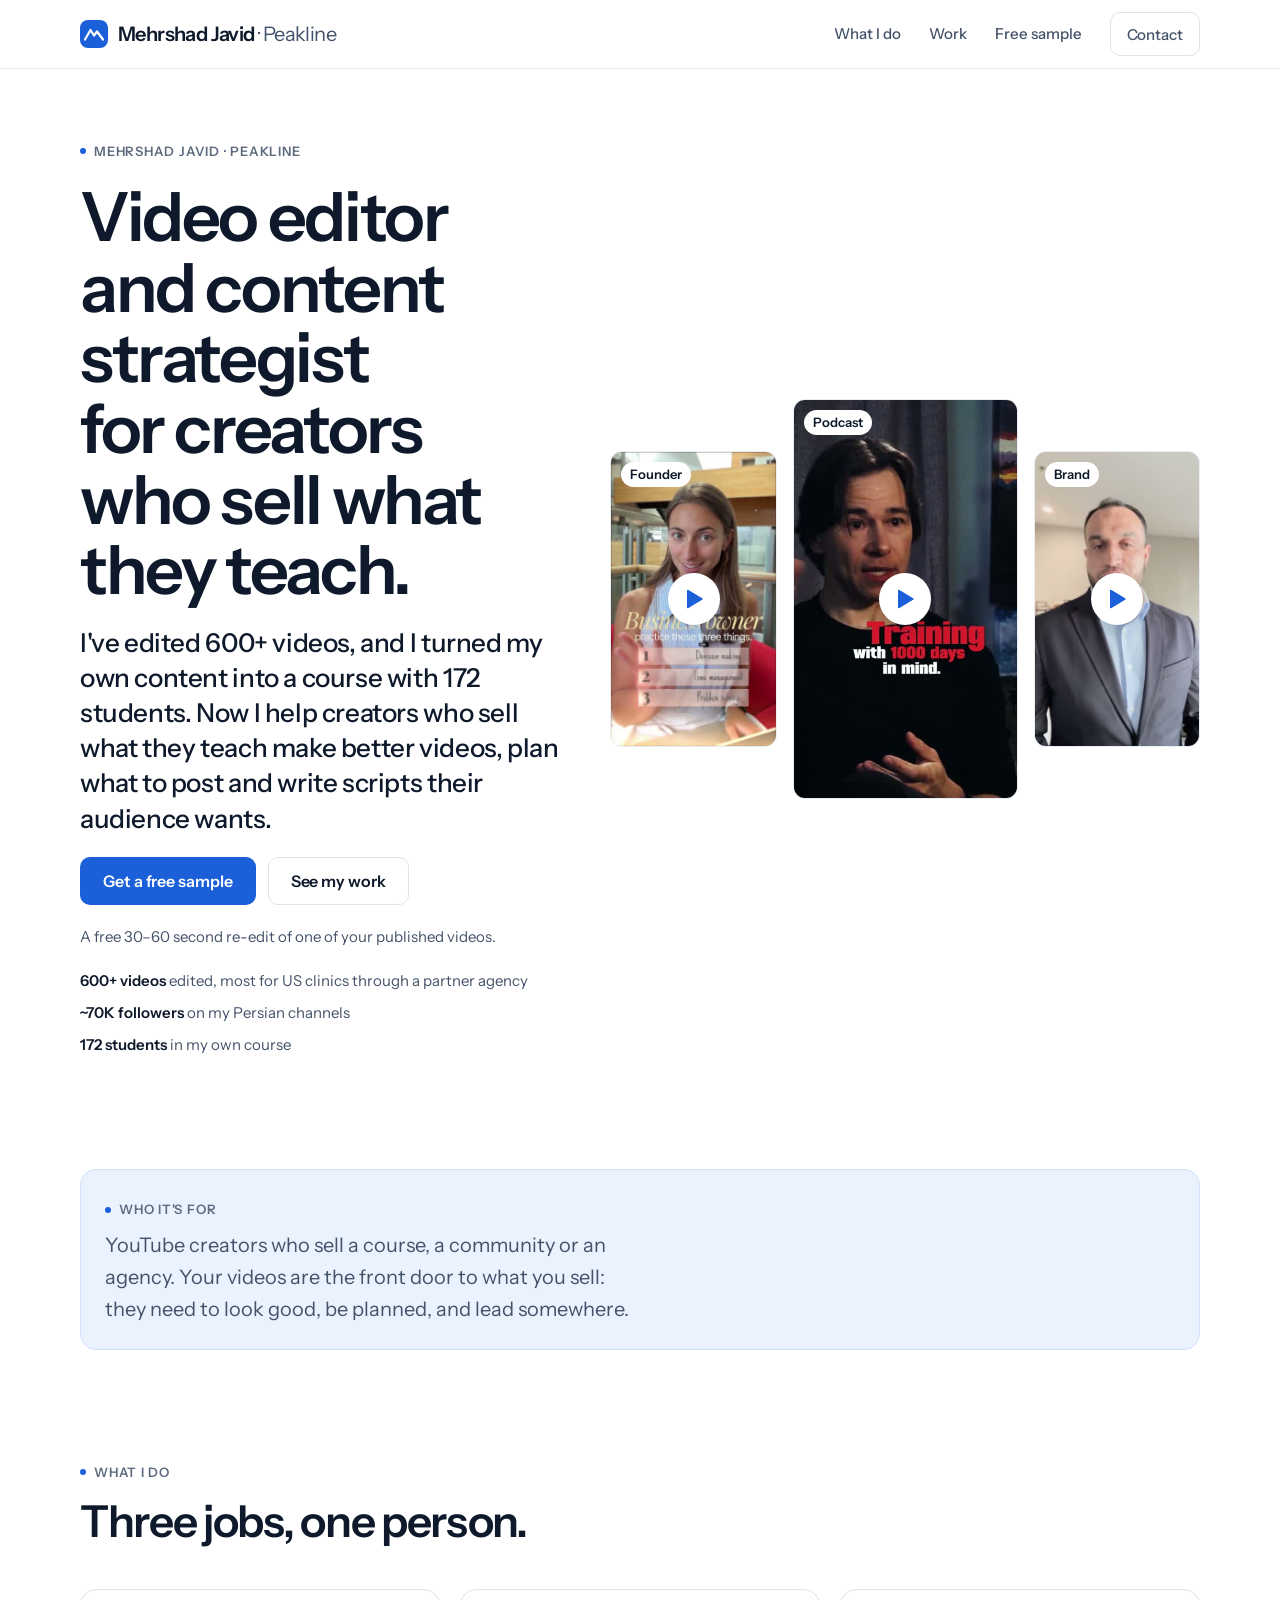
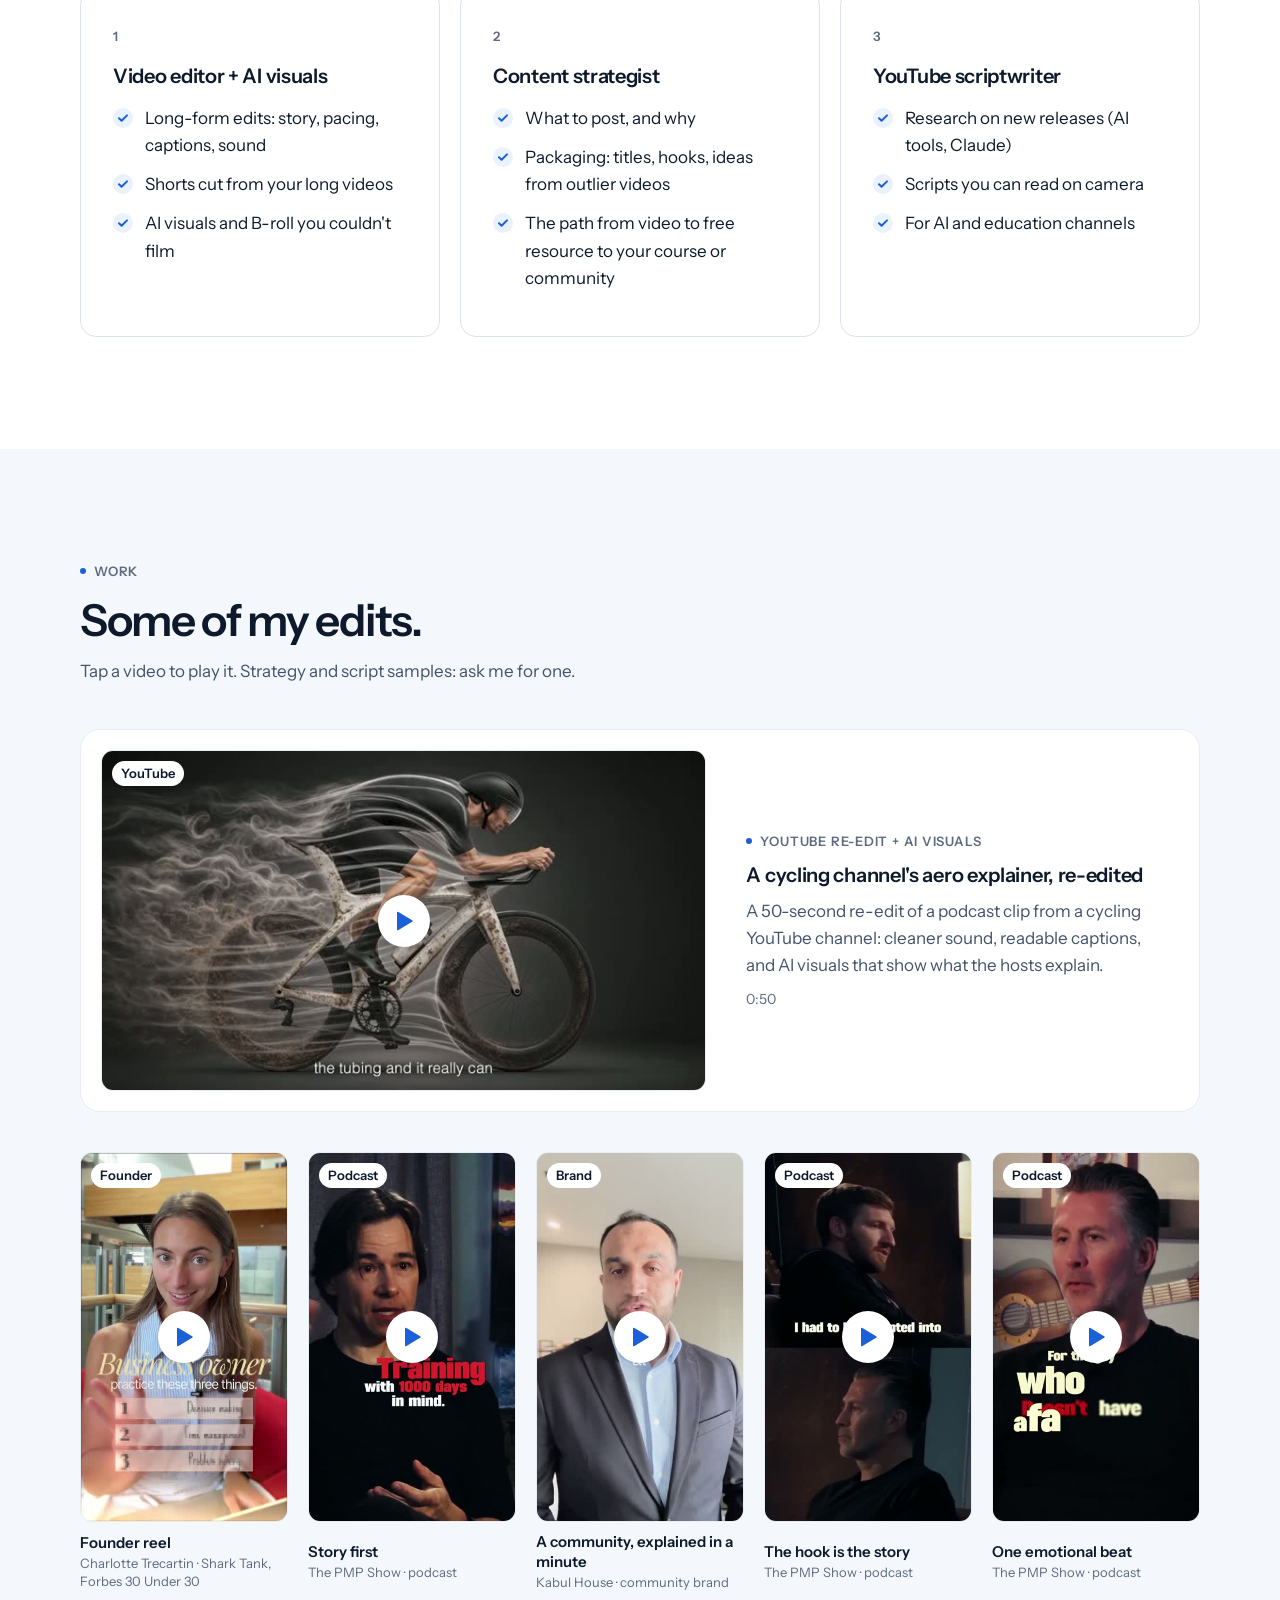
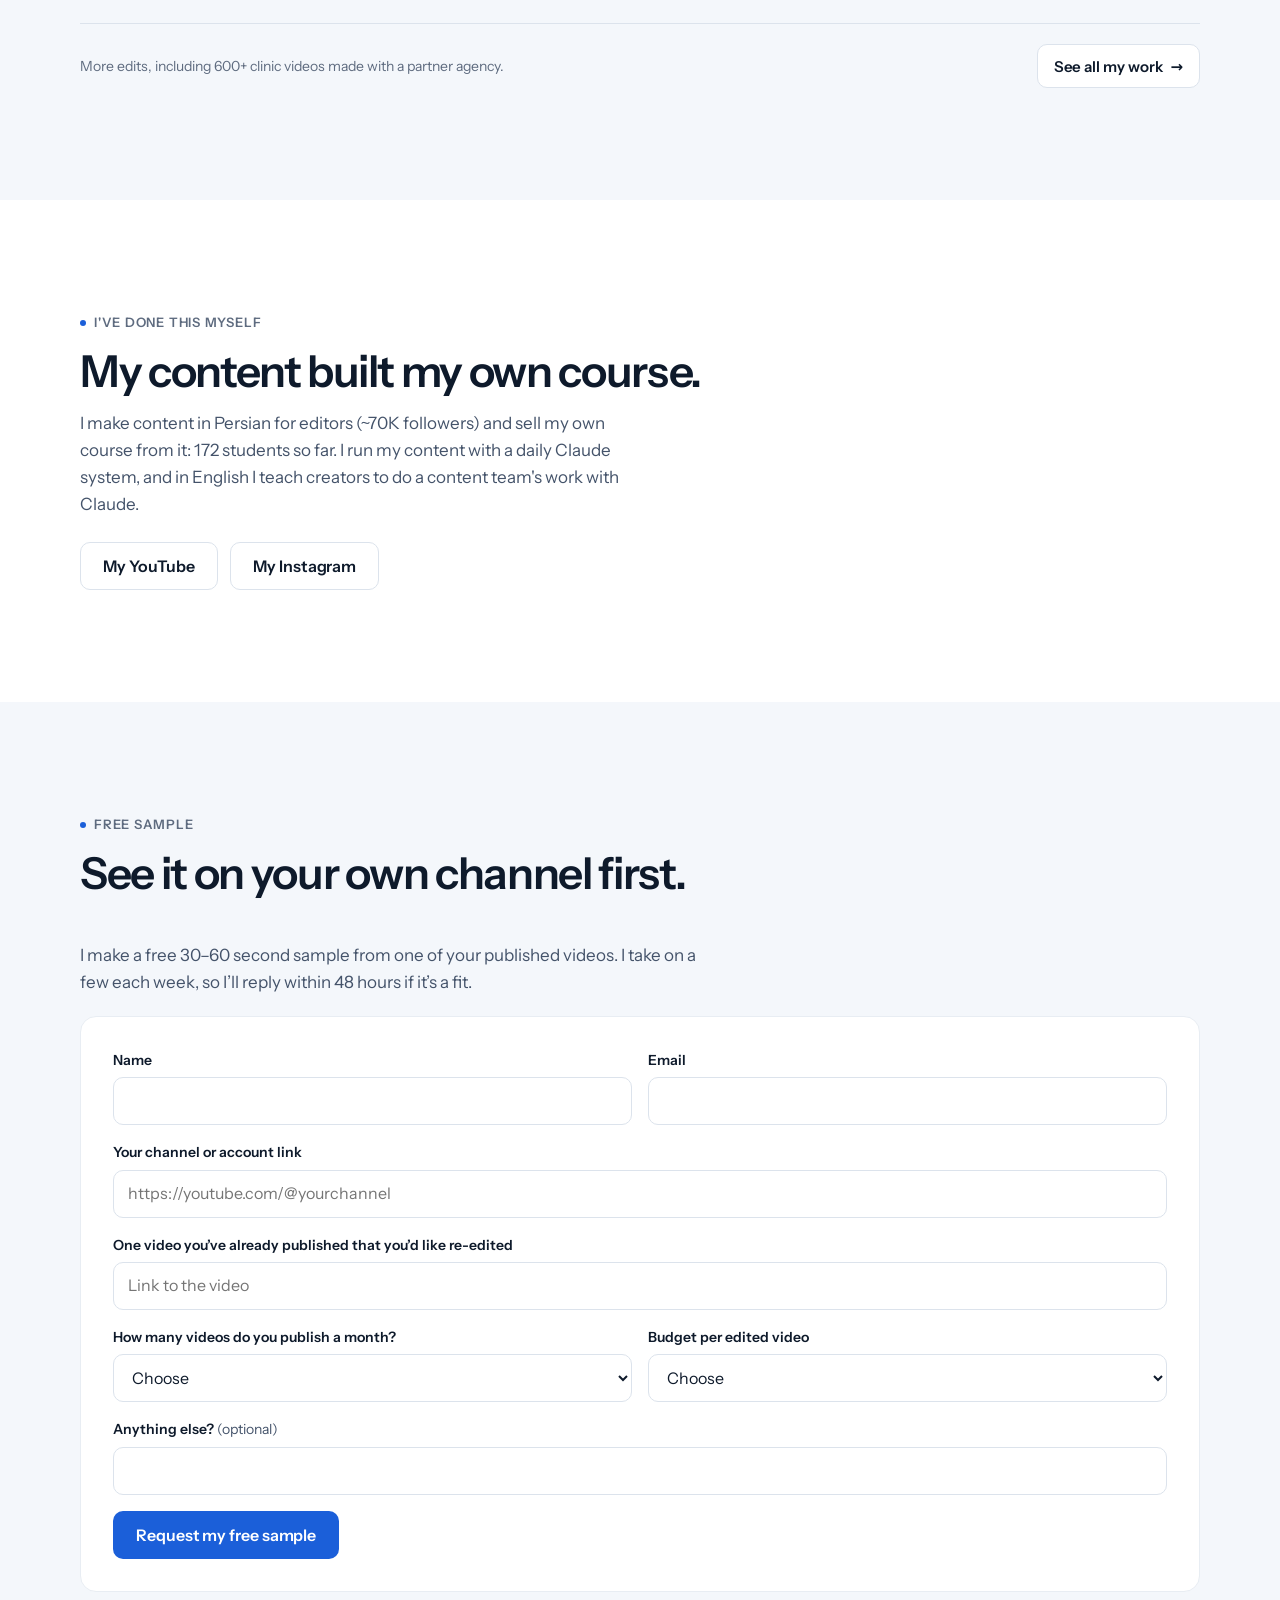
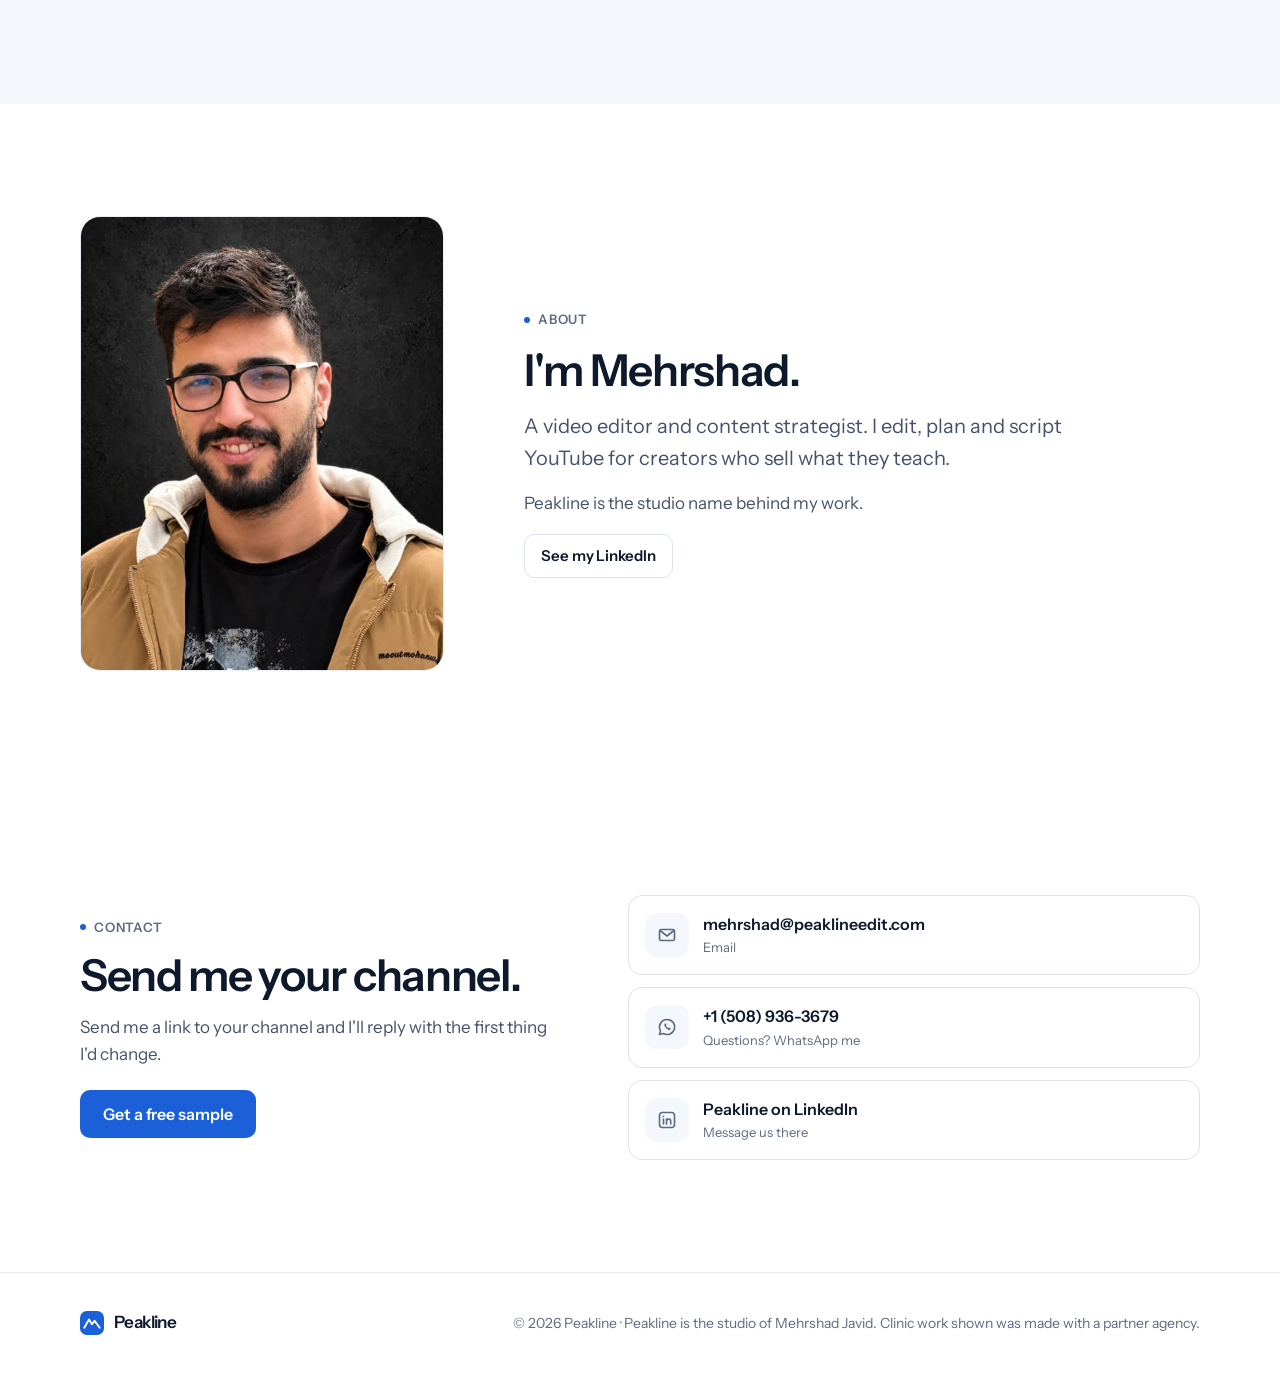
==== commit 636c77c5: "Free-sample form (replaces mailto buttons) + phone header fix Co-Authored-By: Claude Opus 5.5 <norep" ====
--- a/index.html
+++ b/index.html
@@ -280,6 +280,24 @@
 .pk-pillar b{display:block;margin-bottom:6px;color:var(--ink)}
 .pk-pillar span{color:var(--ink-2);font-size:14px;line-height:1.45}
 
+/* free-sample form */
+.pk-form{display:grid;gap:16px;margin-top:20px;padding:24px;border-radius:16px;background:#fff;border:1px solid var(--line-soft)}
+@container (min-width:640px){.pk-form{grid-template-columns:repeat(2,minmax(0,1fr));padding:32px}.pk-field--wide{grid-column:1 / -1}}
+.pk-field{display:grid;gap:6px}
+.pk-field label{font-size:14px;font-weight:600;color:var(--ink)}
+.pk-field label span{font-weight:400;color:var(--ink-2)}
+.pk-field input,.pk-field select{width:100%;min-height:48px;padding:10px 14px;border-radius:10px;border:1px solid var(--line);background:#fff;color:var(--ink);font:inherit;font-size:16px}
+.pk-field input:focus,.pk-field select:focus{outline:2px solid var(--blue);outline-offset:1px;border-color:var(--blue)}
+.pk-hp{position:absolute;left:-9999px;width:1px;height:1px;overflow:hidden}
+.pk-form-foot{display:flex;flex-wrap:wrap;align-items:center;gap:12px 20px}
+.pk-form-msg{margin:0;font-size:15px;color:var(--ink-2)}
+.pk-form.is-sent .pk-field{opacity:.5}
+.pk-form.is-sent button{display:none}
+.pk-form.is-sent .pk-form-msg{color:var(--ink);font-weight:600}
+/* header name: one line on phones */
+.pk-logo{white-space:nowrap}
+@media (max-width:480px){.pk-logo span span{display:none}}
+
 </style>
 </head>
 <body>
@@ -313,7 +331,7 @@
 <a class="pk-btn pk-btn--blue" href="#sample">Get a free sample</a>
 <a class="pk-btn pk-btn--line" href="/work/">See my work</a>
 </div>
-<p class="pk-sidelink">A 60-second recut of one of your videos, or a script outline for your next one.</p>
+<p class="pk-sidelink">A free 30&ndash;60 second re-edit of one of your published videos.</p>
 <div class="pk-proofstrip"><span><b>600+ videos</b> edited, most for US clinics through a partner agency</span><span><b>~70K followers</b> on my Persian channels</span><span><b>172 students</b> in my own course</span></div>
 </div>
 <div class="pk-hero-reel" aria-label="Three example videos">
@@ -385,13 +403,39 @@
 <div class="pk-head-block">
 <span class="pk-label"><i></i>Free sample</span>
 <h2 class="pk-h2">See it on your own channel first.</h2>
-<p class="pk-p">Send me your channel and pick one:</p>
-</div>
-<div class="pk-lanes">
-<div class="pk-lane"><h3 class="pk-h3">A 60-second recut</h3><p class="pk-p">I re-edit a minute of one of your videos, so you can see the difference.</p></div>
-<div class="pk-lane"><h3 class="pk-h3">A script outline</h3><p class="pk-p">An outline for your next video: hook, structure and the line that leads to what you sell.</p></div>
-</div>
-<div class="pk-ctas" style="margin-top:20px"><a class="pk-btn pk-btn--blue" href="mailto:mehrshad@peaklineedit.com?subject=Free%20sample">Get a free sample</a></div>
+</div>
+<p class="pk-p" style="max-width:640px">I make a free 30&ndash;60 second sample from one of your published videos. I take on a few each week, so I&rsquo;ll reply within 48 hours if it&rsquo;s a fit.</p>
+<form class="pk-form" id="sample-form" novalidate>
+<div class="pk-field"><label for="sf-name">Name</label><input id="sf-name" name="name" required autocomplete="name"></div>
+<div class="pk-field"><label for="sf-email">Email</label><input id="sf-email" name="email" type="email" required autocomplete="email" inputmode="email"></div>
+<div class="pk-field pk-field--wide"><label for="sf-channel">Your channel or account link</label><input id="sf-channel" name="channel" type="url" required placeholder="https://youtube.com/@yourchannel" inputmode="url"></div>
+<div class="pk-field pk-field--wide"><label for="sf-video">One video you&rsquo;ve already published that you&rsquo;d like re-edited</label><input id="sf-video" name="video" type="url" required placeholder="Link to the video" inputmode="url"></div>
+<div class="pk-field"><label for="sf-month">How many videos do you publish a month?</label><select id="sf-month" name="per_month" required><option value="">Choose</option><option>1&ndash;3</option><option>4&ndash;10</option><option>10+</option></select></div>
+<div class="pk-field"><label for="sf-budget">Budget per edited video</label><select id="sf-budget" name="budget" required><option value="">Choose</option><option>under $100</option><option>$100&ndash;300</option><option>$300&ndash;750</option><option>$750+</option><option>not sure yet</option></select></div>
+<div class="pk-field pk-field--wide"><label for="sf-notes">Anything else? <span>(optional)</span></label><input id="sf-notes" name="notes" maxlength="300"></div>
+<div class="pk-hp" aria-hidden="true"><label for="sf-hp">Leave this empty</label><input id="sf-hp" name="_honey" tabindex="-1" autocomplete="off"></div>
+<div class="pk-field--wide pk-form-foot"><button class="pk-btn pk-btn--blue" type="submit">Request my free sample</button><p class="pk-form-msg" role="status" aria-live="polite"></p></div>
+</form>
+<script>
+(function(){
+  var f=document.getElementById('sample-form'); if(!f) return;
+  var msg=f.querySelector('.pk-form-msg'), btn=f.querySelector('button');
+  f.addEventListener('submit',function(ev){
+    ev.preventDefault();
+    if(f._honey && f._honey.value){return;}
+    if(!f.checkValidity()){f.reportValidity();msg.textContent='Please fill in the fields above.';return;}
+    var d={}; new FormData(f).forEach(function(v,k){d[k]=String(v).trim();});
+    delete d._honey;
+    d._subject='Sample request \u00b7 '+d.per_month+'/mo \u00b7 '+d.budget+' \u00b7 '+d.name;
+    d._replyto=d.email; d._template='table'; d._captcha='false';
+    btn.disabled=true; msg.textContent='Sending\u2026';
+    fetch('https://formsubmit.co/ajax/mehrshad@peaklineedit.com',{method:'POST',headers:{'Content-Type':'application/json','Accept':'application/json'},body:JSON.stringify(d)})
+      .then(function(r){return r.json().then(function(j){if(!r.ok||String(j.success)!=='true')throw 0;});})
+      .then(function(){f.reset();f.classList.add('is-sent');msg.textContent='Thanks! I\u2019ll look at your channel and reply within 48 hours.';})
+      .catch(function(){btn.disabled=false;msg.innerHTML='Couldn\u2019t send. Please email me at <a href="mailto:mehrshad@peaklineedit.com">mehrshad@peaklineedit.com</a>.';});
+  });
+})();
+</script>
 </div>
 </section>
 
@@ -415,7 +459,7 @@
 <span class="pk-label"><i></i>Contact</span>
 <h2 class="pk-h2">Send me your channel.</h2>
 <p class='pk-p'>Send me a link to your channel and I'll reply with the first thing I'd change.</p>
-<div class="pk-ctas" style="margin-top:8px"><a class="pk-btn pk-btn--blue" href="mailto:mehrshad@peaklineedit.com?subject=Free%20sample">Email me</a></div>
+<div class="pk-ctas" style="margin-top:8px"><a class="pk-btn pk-btn--blue" href="/#sample">Get a free sample</a></div>
 </div>
 <div class="pk-ways">
 <a class="pk-way" href="mailto:mehrshad@peaklineedit.com"><span class="pk-way-ic"><svg width="20" height="20" viewBox="0 0 20 20" fill="none" aria-hidden="true"><rect x="2.5" y="4.5" width="15" height="11" rx="2" stroke="currentColor" stroke-width="1.6"></rect><path d="m3 5.5 7 5.5 7-5.5" stroke="currentColor" stroke-width="1.6" stroke-linejoin="round"></path></svg></span><div><b>mehrshad@peaklineedit.com</b><span>Email</span></div></a>
